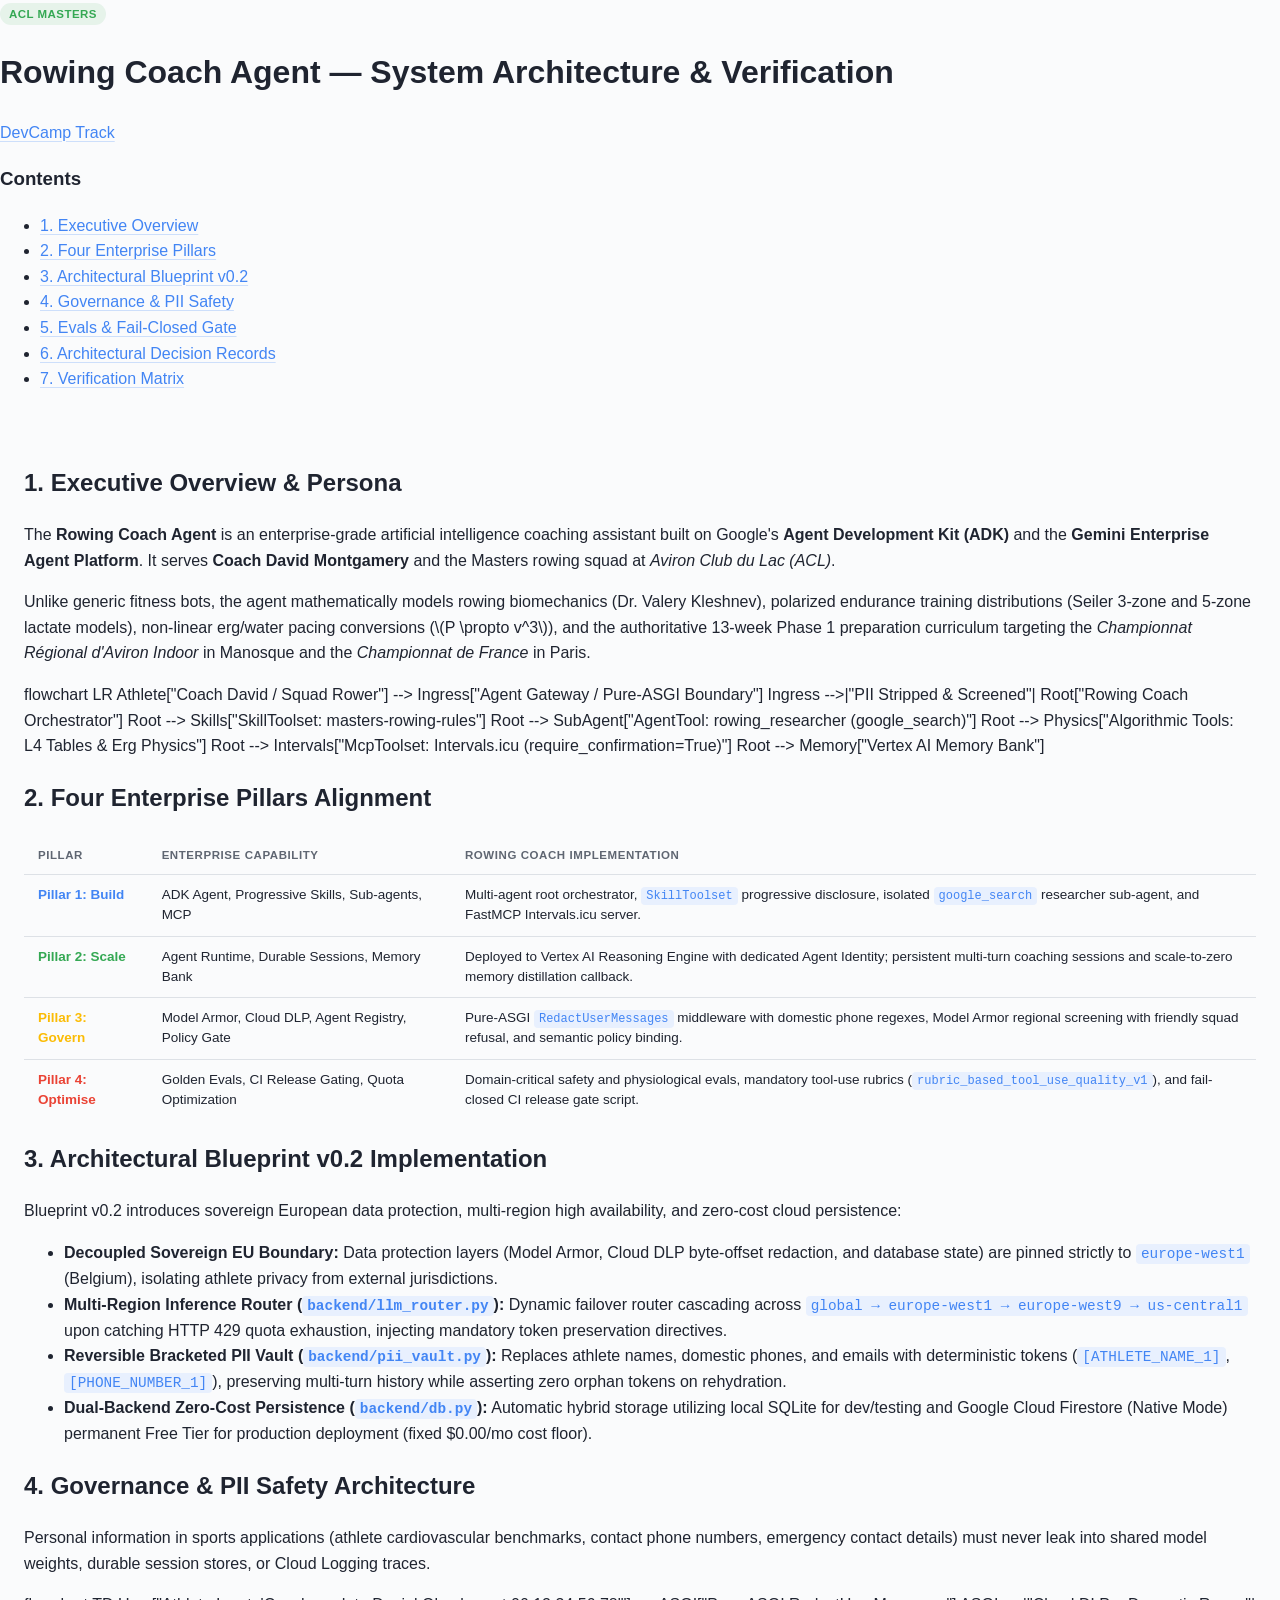
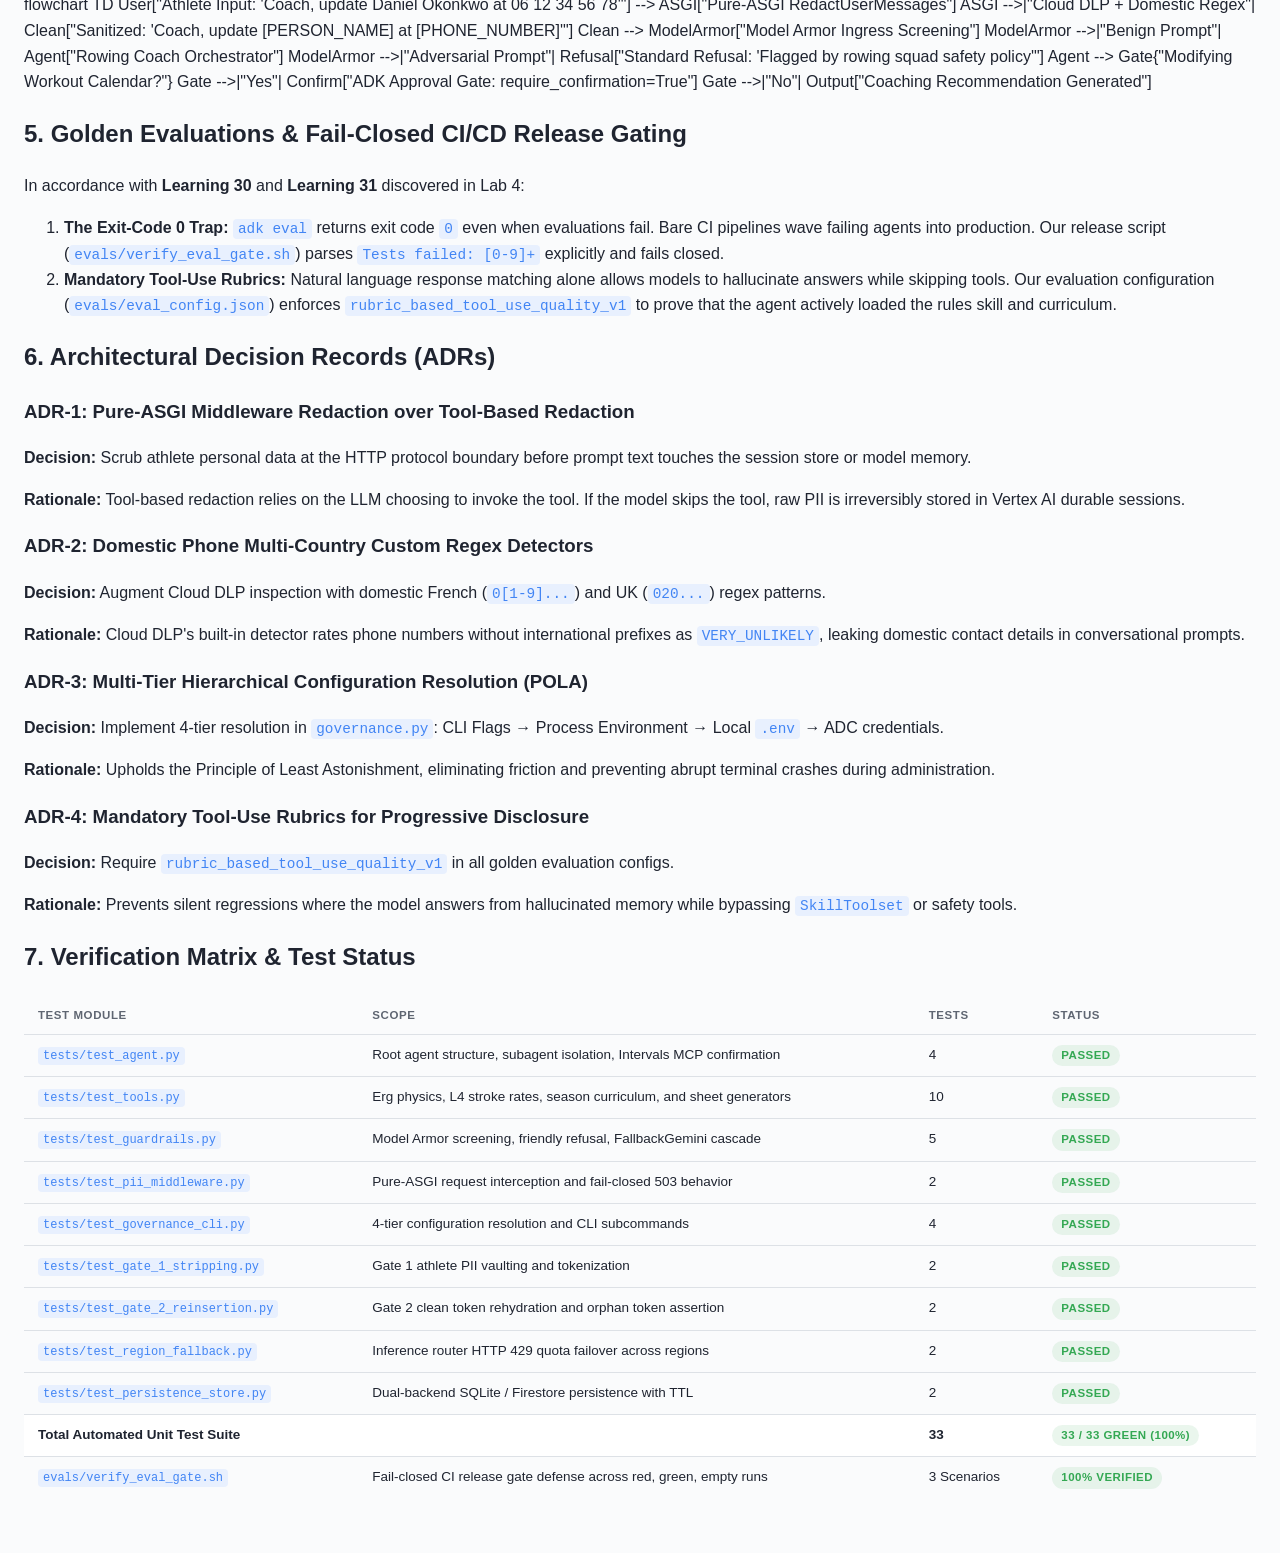
==== docs/index.html @ 880b80d7 "docs: author publication-grade static HTML documentation suite capturing architecture, ADRs, and ver" ====
<!DOCTYPE html>
<html lang="en">
<head>
  <meta charset="utf-8">
  <meta name="viewport" content="width=device-width, initial-scale=1">
  <title>Rowing Coach Agent — System Architecture & Documentation</title>
  <link rel="stylesheet" href="style.css">
  <script src="https://cdn.jsdelivr.net/npm/mermaid@10/dist/mermaid.min.js"></script>
  <script>mermaid.initialize({ startOnLoad: true, theme: 'neutral' });</script>
</head>
<body>
  <div class="site-header">
    <div class="site-header-inner">
      <div class="brand">
        <span class="badge" style="background: var(--scale-soft); color: var(--scale); font-weight: 700;">ACL MASTERS</span>
        <h1>Rowing Coach Agent — System Architecture & Verification</h1>
      </div>
      <div class="header-links">
        <a href="https://github.com/google-cloud-devcamp" target="_blank">DevCamp Track</a>
      </div>
    </div>
  </div>

  <div class="layout">
    <aside class="sidebar">
      <nav id="toc" class="toc">
        <h3>Contents</h3>
        <ul>
          <li><a href="#overview">1. Executive Overview</a></li>
          <li><a href="#four-pillars">2. Four Enterprise Pillars</a></li>
          <li><a href="#blueprint">3. Architectural Blueprint v0.2</a></li>
          <li><a href="#governance">4. Governance & PII Safety</a></li>
          <li><a href="#evals">5. Evals & Fail-Closed Gate</a></li>
          <li><a href="#adrs">6. Architectural Decision Records</a></li>
          <li><a href="#verification">7. Verification Matrix</a></li>
        </ul>
      </nav>
    </aside>

    <main class="content">
      <section id="overview" class="card">
        <h2>1. Executive Overview & Persona</h2>
        <p>
          The <strong>Rowing Coach Agent</strong> is an enterprise-grade artificial intelligence coaching assistant built on Google's 
          <strong>Agent Development Kit (ADK)</strong> and the <strong>Gemini Enterprise Agent Platform</strong>. It serves 
          <strong>Coach David Montgamery</strong> and the Masters rowing squad at <em>Aviron Club du Lac (ACL)</em>.
        </p>
        <p>
          Unlike generic fitness bots, the agent mathematically models rowing biomechanics (Dr. Valery Kleshnev), 
          polarized endurance training distributions (Seiler 3-zone and 5-zone lactate models), non-linear erg/water pacing conversions 
          (\(P \propto v^3\)), and the authoritative 13-week Phase 1 preparation curriculum targeting the 
          <em>Championnat Régional d'Aviron Indoor</em> in Manosque and the <em>Championnat de France</em> in Paris.
        </p>
        <div class="mermaid">
flowchart LR
    Athlete["Coach David / Squad Rower"] --> Ingress["Agent Gateway / Pure-ASGI Boundary"]
    Ingress -->|"PII Stripped & Screened"| Root["Rowing Coach Orchestrator"]
    Root --> Skills["SkillToolset: masters-rowing-rules"]
    Root --> SubAgent["AgentTool: rowing_researcher (google_search)"]
    Root --> Physics["Algorithmic Tools: L4 Tables & Erg Physics"]
    Root --> Intervals["McpToolset: Intervals.icu (require_confirmation=True)"]
    Root --> Memory["Vertex AI Memory Bank"]
        </div>
      </section>

      <section id="four-pillars" class="card">
        <h2>2. Four Enterprise Pillars Alignment</h2>
        <table class="data-table">
          <thead>
            <tr>
              <th>Pillar</th>
              <th>Enterprise Capability</th>
              <th>Rowing Coach Implementation</th>
            </tr>
          </thead>
          <tbody>
            <tr>
              <td><strong style="color: var(--build);">Pillar 1: Build</strong></td>
              <td>ADK Agent, Progressive Skills, Sub-agents, MCP</td>
              <td>Multi-agent root orchestrator, <code>SkillToolset</code> progressive disclosure, isolated <code>google_search</code> researcher sub-agent, and FastMCP Intervals.icu server.</td>
            </tr>
            <tr>
              <td><strong style="color: var(--scale);">Pillar 2: Scale</strong></td>
              <td>Agent Runtime, Durable Sessions, Memory Bank</td>
              <td>Deployed to Vertex AI Reasoning Engine with dedicated Agent Identity; persistent multi-turn coaching sessions and scale-to-zero memory distillation callback.</td>
            </tr>
            <tr>
              <td><strong style="color: var(--govern);">Pillar 3: Govern</strong></td>
              <td>Model Armor, Cloud DLP, Agent Registry, Policy Gate</td>
              <td>Pure-ASGI <code>RedactUserMessages</code> middleware with domestic phone regexes, Model Armor regional screening with friendly squad refusal, and semantic policy binding.</td>
            </tr>
            <tr>
              <td><strong style="color: var(--optimise);">Pillar 4: Optimise</strong></td>
              <td>Golden Evals, CI Release Gating, Quota Optimization</td>
              <td>Domain-critical safety and physiological evals, mandatory tool-use rubrics (<code>rubric_based_tool_use_quality_v1</code>), and fail-closed CI release gate script.</td>
            </tr>
          </tbody>
        </table>
      </section>

      <section id="blueprint" class="card">
        <h2>3. Architectural Blueprint v0.2 Implementation</h2>
        <p>Blueprint v0.2 introduces sovereign European data protection, multi-region high availability, and zero-cost cloud persistence:</p>
        <ul>
          <li><strong>Decoupled Sovereign EU Boundary:</strong> Data protection layers (Model Armor, Cloud DLP byte-offset redaction, and database state) are pinned strictly to <code>europe-west1</code> (Belgium), isolating athlete privacy from external jurisdictions.</li>
          <li><strong>Multi-Region Inference Router (<code>backend/llm_router.py</code>):</strong> Dynamic failover router cascading across <code>global &rarr; europe-west1 &rarr; europe-west9 &rarr; us-central1</code> upon catching HTTP 429 quota exhaustion, injecting mandatory token preservation directives.</li>
          <li><strong>Reversible Bracketed PII Vault (<code>backend/pii_vault.py</code>):</strong> Replaces athlete names, domestic phones, and emails with deterministic tokens (<code>[ATHLETE_NAME_1]</code>, <code>[PHONE_NUMBER_1]</code>), preserving multi-turn history while asserting zero orphan tokens on rehydration.</li>
          <li><strong>Dual-Backend Zero-Cost Persistence (<code>backend/db.py</code>):</strong> Automatic hybrid storage utilizing local SQLite for dev/testing and Google Cloud Firestore (Native Mode) permanent Free Tier for production deployment (fixed $0.00/mo cost floor).</li>
        </ul>
      </section>

      <section id="governance" class="card">
        <h2>4. Governance & PII Safety Architecture</h2>
        <p>
          Personal information in sports applications (athlete cardiovascular benchmarks, contact phone numbers, emergency contact details) 
          must never leak into shared model weights, durable session stores, or Cloud Logging traces.
        </p>
        <div class="mermaid">
flowchart TD
    User["Athlete Input: 'Coach, update Daniel Okonkwo at 06 12 34 56 78'"] --> ASGI["Pure-ASGI RedactUserMessages"]
    ASGI -->|"Cloud DLP + Domestic Regex"| Clean["Sanitized: 'Coach, update [PERSON_NAME] at [PHONE_NUMBER]'"]
    Clean --> ModelArmor["Model Armor Ingress Screening"]
    ModelArmor -->|"Benign Prompt"| Agent["Rowing Coach Orchestrator"]
    ModelArmor -->|"Adversarial Prompt"| Refusal["Standard Refusal: 'Flagged by rowing squad safety policy'"]
    Agent --> Gate{"Modifying Workout Calendar?"}
    Gate -->|"Yes"| Confirm["ADK Approval Gate: require_confirmation=True"]
    Gate -->|"No"| Output["Coaching Recommendation Generated"]
        </div>
      </section>

      <section id="evals" class="card">
        <h2>5. Golden Evaluations & Fail-Closed CI/CD Release Gating</h2>
        <p>
          In accordance with <strong>Learning 30</strong> and <strong>Learning 31</strong> discovered in Lab 4:
        </p>
        <ol>
          <li><strong>The Exit-Code 0 Trap:</strong> <code>adk eval</code> returns exit code <code>0</code> even when evaluations fail. Bare CI pipelines wave failing agents into production. Our release script (<code>evals/verify_eval_gate.sh</code>) parses <code>Tests failed: [0-9]+</code> explicitly and fails closed.</li>
          <li><strong>Mandatory Tool-Use Rubrics:</strong> Natural language response matching alone allows models to hallucinate answers while skipping tools. Our evaluation configuration (<code>evals/eval_config.json</code>) enforces <code>rubric_based_tool_use_quality_v1</code> to prove that the agent actively loaded the rules skill and curriculum.</li>
        </ol>
      </section>

      <section id="adrs" class="card">
        <h2>6. Architectural Decision Records (ADRs)</h2>
        <div class="adr-block">
          <h3>ADR-1: Pure-ASGI Middleware Redaction over Tool-Based Redaction</h3>
          <p><strong>Decision:</strong> Scrub athlete personal data at the HTTP protocol boundary before prompt text touches the session store or model memory.</p>
          <p><strong>Rationale:</strong> Tool-based redaction relies on the LLM choosing to invoke the tool. If the model skips the tool, raw PII is irreversibly stored in Vertex AI durable sessions.</p>
        </div>
        <div class="adr-block">
          <h3>ADR-2: Domestic Phone Multi-Country Custom Regex Detectors</h3>
          <p><strong>Decision:</strong> Augment Cloud DLP inspection with domestic French (<code>0[1-9]...</code>) and UK (<code>020...</code>) regex patterns.</p>
          <p><strong>Rationale:</strong> Cloud DLP's built-in detector rates phone numbers without international prefixes as <code>VERY_UNLIKELY</code>, leaking domestic contact details in conversational prompts.</p>
        </div>
        <div class="adr-block">
          <h3>ADR-3: Multi-Tier Hierarchical Configuration Resolution (POLA)</h3>
          <p><strong>Decision:</strong> Implement 4-tier resolution in <code>governance.py</code>: CLI Flags &rarr; Process Environment &rarr; Local <code>.env</code> &rarr; ADC credentials.</p>
          <p><strong>Rationale:</strong> Upholds the Principle of Least Astonishment, eliminating friction and preventing abrupt terminal crashes during administration.</p>
        </div>
        <div class="adr-block">
          <h3>ADR-4: Mandatory Tool-Use Rubrics for Progressive Disclosure</h3>
          <p><strong>Decision:</strong> Require <code>rubric_based_tool_use_quality_v1</code> in all golden evaluation configs.</p>
          <p><strong>Rationale:</strong> Prevents silent regressions where the model answers from hallucinated memory while bypassing <code>SkillToolset</code> or safety tools.</p>
        </div>
      </section>

      <section id="verification" class="card">
        <h2>7. Verification Matrix & Test Status</h2>
        <table class="data-table">
          <thead>
            <tr>
              <th>Test Module</th>
              <th>Scope</th>
              <th>Tests</th>
              <th>Status</th>
            </tr>
          </thead>
          <tbody>
            <tr>
              <td><code>tests/test_agent.py</code></td>
              <td>Root agent structure, subagent isolation, Intervals MCP confirmation</td>
              <td>4</td>
              <td><span class="badge" style="background: var(--scale-soft); color: var(--scale);">PASSED</span></td>
            </tr>
            <tr>
              <td><code>tests/test_tools.py</code></td>
              <td>Erg physics, L4 stroke rates, season curriculum, and sheet generators</td>
              <td>10</td>
              <td><span class="badge" style="background: var(--scale-soft); color: var(--scale);">PASSED</span></td>
            </tr>
            <tr>
              <td><code>tests/test_guardrails.py</code></td>
              <td>Model Armor screening, friendly refusal, FallbackGemini cascade</td>
              <td>5</td>
              <td><span class="badge" style="background: var(--scale-soft); color: var(--scale);">PASSED</span></td>
            </tr>
            <tr>
              <td><code>tests/test_pii_middleware.py</code></td>
              <td>Pure-ASGI request interception and fail-closed 503 behavior</td>
              <td>2</td>
              <td><span class="badge" style="background: var(--scale-soft); color: var(--scale);">PASSED</span></td>
            </tr>
            <tr>
              <td><code>tests/test_governance_cli.py</code></td>
              <td>4-tier configuration resolution and CLI subcommands</td>
              <td>4</td>
              <td><span class="badge" style="background: var(--scale-soft); color: var(--scale);">PASSED</span></td>
            </tr>
            <tr>
              <td><code>tests/test_gate_1_stripping.py</code></td>
              <td>Gate 1 athlete PII vaulting and tokenization</td>
              <td>2</td>
              <td><span class="badge" style="background: var(--scale-soft); color: var(--scale);">PASSED</span></td>
            </tr>
            <tr>
              <td><code>tests/test_gate_2_reinsertion.py</code></td>
              <td>Gate 2 clean token rehydration and orphan token assertion</td>
              <td>2</td>
              <td><span class="badge" style="background: var(--scale-soft); color: var(--scale);">PASSED</span></td>
            </tr>
            <tr>
              <td><code>tests/test_region_fallback.py</code></td>
              <td>Inference router HTTP 429 quota failover across regions</td>
              <td>2</td>
              <td><span class="badge" style="background: var(--scale-soft); color: var(--scale);">PASSED</span></td>
            </tr>
            <tr>
              <td><code>tests/test_persistence_store.py</code></td>
              <td>Dual-backend SQLite / Firestore persistence with TTL</td>
              <td>2</td>
              <td><span class="badge" style="background: var(--scale-soft); color: var(--scale);">PASSED</span></td>
            </tr>
            <tr style="font-weight: 700; background: var(--panel);">
              <td colspan="2">Total Automated Unit Test Suite</td>
              <td>33</td>
              <td><span class="badge" style="background: var(--scale-soft); color: var(--scale);">33 / 33 GREEN (100%)</span></td>
            </tr>
            <tr>
              <td><code>evals/verify_eval_gate.sh</code></td>
              <td>Fail-closed CI release gate defense across red, green, empty runs</td>
              <td>3 Scenarios</td>
              <td><span class="badge" style="background: var(--scale-soft); color: var(--scale);">100% VERIFIED</span></td>
            </tr>
          </tbody>
        </table>
      </section>
    </main>
  </div>
  <script src="lightbox.js"></script>
</body>
</html>
---- docs/style.css ----
:root {
  --bg: #fafbfc;
  --panel: #ffffff;
  --border: #dde1e6;
  --text: #1f2430;
  --muted: #5f6672;
  --faint: #8a909b;
  --accent: #4285F4;
  --accent-soft: #e8f0fe;
  --accent-hover: #1558b0;
  --shadow: 0 1px 2px rgba(16,24,40,.04), 0 4px 12px rgba(16,24,40,.05);
  --shadow-lift: 0 2px 4px rgba(16,24,40,.06), 0 12px 28px rgba(16,24,40,.10);

  /* The 4 pillars of the Google Agent Platform */
  --build: #4285F4;    --build-soft: rgba(66,133,244,.10);
  --scale: #34A853;    --scale-soft: rgba(52,168,83,.10);
  --govern: #FBBC05;   --govern-soft: rgba(251,188,5,.14);
  --optimise: #EA4335; --optimise-soft: rgba(234,67,53,.10);

  --font-display: -apple-system, "Google Sans", "Segoe UI", Roboto, Helvetica, Arial, sans-serif;
  --font-body: -apple-system, "Segoe UI", Roboto, Helvetica, Arial, sans-serif;
  --font-mono: ui-monospace, "SFMono-Regular", Menlo, Monaco, Consolas, monospace;
}

@media (prefers-color-scheme: dark) {
  :root:not([data-theme="light"]) {
    --bg: #14171c;
    --panel: #1a1e24;
    --border: #2a2f37;
    --text: #e7e9ec;
    --muted: #a7adb6;
    --faint: #767c86;
    --accent: #8ab4f8;
    --accent-soft: rgba(138,180,248,.14);
    --accent-hover: #aecbfa;
    --shadow: 0 1px 2px rgba(0,0,0,.30), 0 4px 14px rgba(0,0,0,.28);
    --shadow-lift: 0 2px 6px rgba(0,0,0,.38), 0 14px 32px rgba(0,0,0,.40);
    --build: #8ab4f8;    --build-soft: rgba(138,180,248,.14);
    --scale: #81c995;    --scale-soft: rgba(129,201,149,.14);
    --govern: #fdd663;   --govern-soft: rgba(253,214,99,.14);
    --optimise: #f28b82; --optimise-soft: rgba(242,139,130,.14);
  }
}

:root[data-theme="dark"] {
  --bg: #14171c;
  --panel: #1a1e24;
  --border: #2a2f37;
  --text: #e7e9ec;
  --muted: #a7adb6;
  --faint: #767c86;
  --accent: #8ab4f8;
  --accent-soft: rgba(138,180,248,.14);
  --accent-hover: #aecbfa;
  --shadow: 0 1px 2px rgba(0,0,0,.30), 0 4px 14px rgba(0,0,0,.28);
  --shadow-lift: 0 2px 6px rgba(0,0,0,.38), 0 14px 32px rgba(0,0,0,.40);
  --build: #8ab4f8;    --build-soft: rgba(138,180,248,.14);
  --scale: #81c995;    --scale-soft: rgba(129,201,149,.14);
  --govern: #fdd663;   --govern-soft: rgba(253,214,99,.14);
  --optimise: #f28b82; --optimise-soft: rgba(242,139,130,.14);
}

* { box-sizing: border-box; }

body {
  margin: 0;
  min-height: 100vh;
  background: var(--bg);
  color: var(--text);
  font-family: var(--font-body);
  line-height: 1.6;
  padding: 0 0 60px;
}

/* Global Hyperlinks & Accessible Dark-Mode Contrast */
a {
  color: var(--accent);
  text-decoration: underline;
  text-decoration-color: rgba(66, 133, 244, 0.35);
  text-underline-offset: 3px;
  transition: color 0.15s ease, text-decoration-color 0.15s ease;
}

a:hover {
  color: var(--accent-hover);
  text-decoration-color: var(--accent-hover);
}

:root[data-theme="dark"] a,
:root:not([data-theme="light"]) a {
  color: var(--accent);
  text-decoration-color: rgba(138, 180, 248, 0.4);
}

:root[data-theme="dark"] a:hover,
:root:not([data-theme="light"]) a:hover {
  color: var(--accent-hover);
  text-decoration-color: var(--accent-hover);
}

/* Header & Navigation Bar */
.navbar {
  position: sticky;
  top: 0;
  z-index: 100;
  background: var(--bg);
  border-bottom: 1px solid var(--border);
  padding: 12px 28px;
  display: flex;
  align-items: center;
  justify-content: space-between;
  backdrop-filter: blur(8px);
}

.nav-left {
  display: flex;
  align-items: center;
  gap: 16px;
}

.brand-mark {
  width: 32px;
  height: 32px;
  border-radius: 8px;
  background: conic-gradient(from 200deg, #1a73e8, #34a853, #fbbc04, #ea4335, #1a73e8);
}

.nav-title {
  font-weight: 700;
  font-size: 16px;
  letter-spacing: -0.01em;
  color: var(--text);
  text-decoration: none;
}

.nav-subtitle {
  font-size: 12px;
  color: var(--muted);
  border-left: 1px solid var(--border);
  padding-left: 12px;
}

.nav-links {
  display: flex;
  align-items: center;
  flex-wrap: wrap;
  gap: 16px;
  font-size: 13.5px;
}

.nav-links a {
  color: var(--muted);
  text-decoration: none;
  transition: color .15s ease;
}

.nav-links a:hover, .nav-links a.active {
  color: var(--accent);
}

.upstream-pill {
  display: inline-flex;
  align-items: center;
  gap: 6px;
  background: var(--accent-soft);
  color: var(--accent) !important;
  padding: 4px 10px;
  border-radius: 999px;
  font-size: 12px;
  font-weight: 600;
  border: 1px solid var(--border);
}

.upstream-pill:hover {
  filter: brightness(0.95);
}

/* Theme Toggle */
.theme-toggle {
  width: 34px;
  height: 34px;
  padding: 0;
  border-radius: 8px;
  display: grid;
  place-items: center;
  cursor: pointer;
  background: var(--panel);
  border: 1px solid var(--border);
  color: var(--muted);
  font-size: 15px;
  transition: all .15s ease;
}

.theme-toggle:hover {
  color: var(--accent);
  border-color: var(--accent);
}

/* Main Container */
main {
  width: 100%;
  max-width: 1380px;
  margin: 0 auto;
  padding: 36px 24px 0;
}

/* Hero Section */
.hero {
  margin-bottom: 36px;
}

.hero h1 {
  font-size: 30px;
  letter-spacing: -0.02em;
  margin: 0 0 10px;
}

.hero p.lead {
  font-size: 16px;
  color: var(--muted);
  max-width: 75ch;
  margin: 0 0 18px;
}

.hero-meta {
  display: flex;
  flex-wrap: wrap;
  gap: 12px;
  align-items: center;
  font-size: 13px;
  color: var(--muted);
}

.badge {
  display: inline-flex;
  align-items: center;
  padding: 2px 9px;
  border-radius: 999px;
  font-size: 11.5px;
  font-weight: 700;
  text-transform: uppercase;
  letter-spacing: .04em;
}

.badge.blue { background: var(--build-soft); color: var(--build); border: 1px solid var(--build-soft); }
.badge.green { background: var(--scale-soft); color: var(--scale); border: 1px solid var(--scale-soft); }
.badge.yellow { background: var(--govern-soft); color: #d97706; border: 1px solid var(--govern-soft); }
.badge.red { background: var(--optimise-soft); color: var(--optimise); border: 1px solid var(--optimise-soft); }

/* Bento Grid */
.bento {
  display: grid;
  grid-template-columns: repeat(12, 1fr);
  gap: 16px;
  margin-bottom: 40px;
}

.tile {
  grid-column: span 6;
  display: flex;
  flex-direction: column;
  padding: 22px 24px;
  border: 1px solid var(--border);
  border-radius: 16px;
  background: var(--panel);
  text-decoration: none;
  color: var(--text);
  box-shadow: var(--shadow);
  transition: transform .18s ease, box-shadow .18s ease, border-color .18s ease;
  position: relative;
  overflow: hidden;
}

a.tile:hover {
  transform: translateY(-2px);
  box-shadow: var(--shadow-lift);
  border-color: var(--tint, var(--accent));
}

.tile.span-12 { grid-column: span 12; }
.tile.span-8 { grid-column: span 8; }
.tile.span-4 { grid-column: span 4; }

.tile .kicker {
  font-size: 11px;
  font-weight: 700;
  letter-spacing: .06em;
  text-transform: uppercase;
  color: var(--tint, var(--accent));
  margin-bottom: 6px;
}

.tile .title {
  font-size: 19px;
  font-weight: 700;
  letter-spacing: -0.015em;
  margin-bottom: 6px;
}

.tile .desc {
  font-size: 13.5px;
  color: var(--muted);
  line-height: 1.55;
  margin-bottom: 14px;
}

.tile .meta {
  margin-top: auto;
  font-size: 12px;
  color: var(--faint);
  display: flex;
  align-items: center;
  justify-content: space-between;
  border-top: 1px solid var(--border);
  padding-top: 12px;
}

.pillar-build { --tint: var(--build); border-left: 4px solid var(--build); }
.pillar-scale { --tint: var(--scale); border-left: 4px solid var(--scale); }
.pillar-govern { --tint: var(--govern); border-left: 4px solid var(--govern); }
.pillar-optimise { --tint: var(--optimise); border-left: 4px solid var(--optimise); }

/* Standardized 4-Part Step Cards for Walkthroughs */
.step-card {
  background: var(--panel);
  border: 1px solid var(--border);
  border-radius: 16px;
  margin-bottom: 32px;
  overflow: hidden;
  box-shadow: var(--shadow);
  min-width: 0;
}

.step-header {
  padding: 18px 24px;
  background: rgba(0,0,0,0.02);
  border-bottom: 1px solid var(--border);
  display: flex;
  align-items: center;
  justify-content: space-between;
}

.step-num {
  font-size: 12px;
  font-weight: 800;
  letter-spacing: .08em;
  text-transform: uppercase;
  color: var(--accent);
}

.step-title {
  font-size: 19px;
  font-weight: 700;
  margin: 3px 0 0;
}

.step-body {
  padding: 24px;
  min-width: 0;
}

/* Directory Lists in Step Cards */
.step-body ul li a {
  color: var(--accent);
  text-decoration: none;
  font-weight: 500;
}

.step-body ul li a:hover {
  color: var(--accent-hover);
  text-decoration: underline;
}

/* Responsive Data Tables */
.tbl-wrap {
  width: 100%;
  max-width: 100%;
  overflow-x: auto;
  margin: 16px 0 24px;
  border: 1px solid var(--border);
  border-radius: 12px;
  background: var(--panel);
  -webkit-overflow-scrolling: touch;
}

table {
  border-collapse: collapse;
  width: 100%;
  min-width: 680px;
  font-size: 13.5px;
  text-align: left;
}

th, td {
  padding: 10px 14px;
  border-bottom: 1px solid var(--border);
  vertical-align: top;
  line-height: 1.5;
}

th {
  background: var(--bg);
  font-weight: 700;
  color: var(--muted);
  font-size: 11.5px;
  text-transform: uppercase;
  letter-spacing: 0.05em;
  white-space: nowrap;
}

tr:last-child td {
  border-bottom: none;
}

td code {
  font-size: 12px;
  word-break: break-word;
}

.part-section {
  margin-bottom: 24px;
}

.part-section:last-child {
  margin-bottom: 0;
}

.part-label {
  font-size: 11.5px;
  font-weight: 700;
  text-transform: uppercase;
  letter-spacing: .06em;
  color: var(--muted);
  margin-bottom: 8px;
  display: flex;
  align-items: center;
  gap: 6px;
}

.part-label .icon {
  font-size: 14px;
}

/* Code & Terminal Blocks */
pre {
  background: #11111b;
  color: #cdd6f4;
  padding: 14px 18px;
  border-radius: 10px;
  font-family: var(--font-mono);
  font-size: 13px;
  overflow-x: auto;
  border: 1px solid #313244;
  margin: 8px 0 14px;
}

code {
  font-family: var(--font-mono);
  font-size: 0.9em;
  background: var(--accent-soft);
  color: var(--accent);
  padding: 2px 5px;
  border-radius: 4px;
}

pre code {
  background: transparent;
  color: inherit;
  padding: 0;
}

/* Visual Figures & Annotations */
figure.evidence-figure {
  margin: 16px 0;
  border: 1px solid var(--border);
  border-radius: 12px;
  overflow: hidden;
  background: #11111b;
}

figure.evidence-figure img {
  width: 100%;
  height: auto;
  display: block;
  cursor: zoom-in;
  transition: transform .15s ease, filter .15s ease;
}

figure.evidence-figure img:hover {
  filter: brightness(1.04);
}

/* Lightbox Modal */
.lightbox-overlay {
  position: fixed;
  inset: 0;
  background: rgba(10, 12, 16, 0.88);
  backdrop-filter: blur(10px);
  -webkit-backdrop-filter: blur(10px);
  z-index: 1000;
  display: flex;
  flex-direction: column;
  align-items: center;
  justify-content: center;
  padding: 24px;
  opacity: 0;
  pointer-events: none;
  transition: opacity 0.2s ease-in-out;
}

.lightbox-overlay.active {
  opacity: 1;
  pointer-events: auto;
}

.lightbox-content {
  position: relative;
  max-width: 96vw;
  max-height: 92vh;
  display: flex;
  flex-direction: column;
  align-items: center;
}

.lightbox-img {
  max-width: 96vw;
  max-height: 82vh;
  object-fit: contain;
  border-radius: 8px;
  box-shadow: 0 10px 40px rgba(0,0,0,0.6);
  border: 1px solid rgba(255,255,255,0.15);
}

.lightbox-caption {
  margin-top: 12px;
  color: #e7e9ec;
  font-size: 13.5px;
  text-align: center;
  max-width: 85ch;
  line-height: 1.5;
  background: rgba(26, 30, 36, 0.85);
  padding: 8px 16px;
  border-radius: 6px;
  border: 1px solid rgba(255,255,255,0.1);
}

.lightbox-close {
  position: absolute;
  top: -40px;
  right: 0;
  background: transparent;
  border: none;
  color: #fff;
  font-size: 32px;
  cursor: pointer;
  line-height: 1;
  padding: 4px;
  opacity: 0.85;
  transition: opacity 0.15s ease;
}

.lightbox-close:hover {
  opacity: 1;
  transform: scale(1.1);
}

figcaption {
  padding: 12px 18px;
  font-size: 12.5px;
  color: var(--muted);
  background: var(--panel);
  border-top: 1px solid var(--border);
  line-height: 1.5;
}

figcaption strong {
  color: var(--text);
}

/* Checkpoint Callout Box */
.checkpoint-box {
  background: var(--accent-soft);
  border: 1px solid rgba(66, 133, 244, 0.3);
  border-left: 4px solid var(--accent);
  border-radius: 10px;
  padding: 18px 20px;
  margin-top: 18px;
}

.checkpoint-title {
  font-size: 13px;
  font-weight: 700;
  text-transform: uppercase;
  letter-spacing: .06em;
  color: var(--accent);
  margin-bottom: 8px;
  display: flex;
  align-items: center;
  gap: 6px;
}

.checkpoint-content {
  font-size: 14px;
  color: var(--text);
  line-height: 1.6;
}

.checkpoint-content p {
  margin: 0 0 10px;
}

.checkpoint-content p:last-child {
  margin-bottom: 0;
}

.checkpoint-content ul {
  margin: 6px 0 10px;
  padding-left: 20px;
}

.checkpoint-content li {
  margin-bottom: 6px;
}

/* Callouts */
.callout {
  padding: 14px 18px;
  border-radius: 8px;
  margin: 14px 0;
  font-size: 13.5px;
  line-height: 1.55;
}

.callout.info {
  background: var(--accent-soft);
  border-left: 4px solid var(--accent);
  color: var(--text);
}

.callout.warn {
  background: rgba(251, 188, 5, 0.12);
  border-left: 4px solid #f59e0b;
  color: var(--text);
}

/* Footer */
footer {
  margin-top: 50px;
  border-top: 1px solid var(--border);
  padding-top: 24px;
  font-size: 12.5px;
  color: var(--muted);
  display: flex;
  flex-wrap: wrap;
  justify-content: space-between;
  gap: 12px;
}

@media (max-width: 900px) {
  .tile { grid-column: span 12; }
  .navbar { padding: 12px 16px; }
  main { padding: 24px 16px 0; }
}

/* Gateway Dual-Doors & Companion Switcher */
.gateway-doors {
  display: grid;
  grid-template-columns: repeat(auto-fit, minmax(340px, 1fr));
  gap: 24px;
  margin: 32px 0 40px;
}

.gateway-card {
  background: var(--panel);
  border: 1px solid var(--border);
  border-radius: 16px;
  padding: 28px;
  display: flex;
  flex-direction: column;
  justify-content: space-between;
  box-shadow: var(--shadow);
  transition: transform 0.2s ease, box-shadow 0.2s ease, border-color 0.2s ease;
  position: relative;
  overflow: hidden;
}

.gateway-card:hover {
  transform: translateY(-4px);
  box-shadow: var(--shadow-lift);
}

.gateway-card.instructor {
  border-top: 4px solid var(--accent);
}

.gateway-card.attendee {
  border-top: 4px solid var(--scale);
}

.gateway-badge {
  display: inline-block;
  font-size: 11px;
  font-weight: 700;
  text-transform: uppercase;
  letter-spacing: .06em;
  padding: 3px 10px;
  border-radius: 6px;
  margin-bottom: 12px;
}

.gateway-badge.blue {
  background: var(--accent-soft);
  color: var(--accent);
}

.gateway-badge.green {
  background: var(--scale-soft);
  color: var(--scale);
}

.gateway-title {
  font-size: 22px;
  font-weight: 700;
  margin: 0 0 6px;
  color: var(--text);
  letter-spacing: -0.015em;
}

.gateway-author {
  font-size: 13px;
  color: var(--muted);
  margin-bottom: 14px;
}

.gateway-desc {
  font-size: 14px;
  color: var(--muted);
  line-height: 1.6;
  margin-bottom: 20px;
}

.gateway-features {
  list-style: none;
  padding: 0;
  margin: 0 0 24px;
  display: flex;
  flex-direction: column;
  gap: 10px;
}

.gateway-features li {
  font-size: 13.5px;
  color: var(--text);
  display: flex;
  align-items: center;
  gap: 10px;
}

.gateway-btn {
  display: inline-flex;
  align-items: center;
  justify-content: center;
  gap: 8px;
  padding: 12px 20px;
  border-radius: 10px;
  font-size: 14px;
  font-weight: 600;
  text-decoration: none;
  color: #fff;
  transition: background-color 0.15s ease, opacity 0.15s ease;
}

.gateway-btn.blue {
  background: var(--accent);
}

.gateway-btn.blue:hover {
  background: var(--accent-hover);
}

.gateway-btn.green {
  background: var(--scale);
}

.gateway-btn.green:hover {
  opacity: 0.9;
}

/* Companion Pill in Navbar */
.companion-pill {
  display: inline-flex;
  align-items: center;
  gap: 6px;
  background: var(--accent-soft);
  color: var(--accent);
  border: 1px solid rgba(66, 133, 244, 0.25);
  font-size: 12px;
  font-weight: 600;
  padding: 4px 12px;
  border-radius: 999px;
  text-decoration: none;
  transition: all 0.15s ease;
}

.companion-pill:hover {
  background: var(--accent);
  color: #ffffff;
}

/* Companion Ribbon above Content on Instructor Pages */
.companion-ribbon {
  background: var(--panel);
  border: 1px solid var(--border);
  border-left: 4px solid var(--scale);
  padding: 12px 18px;
  border-radius: 10px;
  margin: 0 0 20px;
  display: flex;
  align-items: center;
  justify-content: space-between;
  gap: 12px;
  box-shadow: var(--shadow);
  font-size: 13.5px;
  flex-wrap: wrap;
}

.companion-ribbon a {
  background: var(--scale);
  color: #ffffff;
  padding: 6px 14px;
  border-radius: 6px;
  text-decoration: none;
  font-weight: 600;
  font-size: 12.5px;
  white-space: nowrap;
}

/* Page Layout with Google Dev Docs Style Right-Hand TOC */
.page-layout {
  display: flex;
  gap: 36px;
  max-width: 1360px;
  margin: 0 auto;
  align-items: flex-start;
  position: relative;
  padding: 0 24px;
}

.page-main {
  flex: 1;
  min-width: 0;
  max-width: 980px;
  width: 100%;
}

.toc-sidebar {
  width: 250px;
  flex-shrink: 0;
  position: sticky;
  top: 76px;
  max-height: calc(100vh - 96px);
  overflow-y: auto;
  padding: 12px 0 16px 16px;
  border-left: 1px solid var(--border);
  display: block;
}

.toc-header {
  font-size: 11px;
  font-weight: 700;
  text-transform: uppercase;
  letter-spacing: 0.08em;
  color: var(--muted);
  margin-bottom: 12px;
  display: flex;
  align-items: center;
  gap: 6px;
}

.toc-list {
  list-style: none;
  margin: 0;
  padding: 0;
  display: flex;
  flex-direction: column;
  gap: 6px;
}

.toc-item {
  margin: 0;
  padding: 0;
}

.toc-link {
  display: block;
  font-size: 13px;
  line-height: 1.4;
  color: var(--muted);
  text-decoration: none;
  padding: 4px 8px;
  border-radius: 6px;
  border-left: 2px solid transparent;
  transition: all 0.15s ease;
  white-space: normal;
}

.toc-link:hover {
  color: var(--accent);
  background: var(--accent-soft);
}

.toc-link.active {
  color: var(--accent);
  font-weight: 600;
  background: var(--accent-soft);
  border-left-color: var(--accent);
}

.toc-badge {
  display: inline-block;
  font-size: 10px;
  font-weight: 700;
  padding: 1px 5px;
  border-radius: 4px;
  background: var(--border);
  color: var(--text);
  margin-right: 6px;
}

@media (max-width: 1180px) {
  .toc-sidebar {
    display: none !important;
  }
  .page-main {
    max-width: 100%;
  }
}

/* Floating Back-to-Top Action Button */
.back-to-top {
  position: fixed;
  bottom: 28px;
  right: 28px;
  width: 44px;
  height: 44px;
  border-radius: 50%;
  background: var(--panel);
  color: var(--text);
  border: 1px solid var(--border);
  box-shadow: 0 4px 14px rgba(0, 0, 0, 0.15);
  display: flex;
  align-items: center;
  justify-content: center;
  font-size: 20px;
  cursor: pointer;
  opacity: 0;
  visibility: hidden;
  transform: translateY(12px);
  transition: opacity 0.25s ease, transform 0.25s ease, background 0.15s ease, border-color 0.15s ease;
  z-index: 99;
}

.back-to-top.visible {
  opacity: 1;
  visibility: visible;
  transform: translateY(0);
}

.back-to-top:hover {
  background: var(--accent);
  color: #ffffff;
  border-color: var(--accent);
  transform: translateY(-2px);
  box-shadow: 0 6px 18px rgba(26, 115, 232, 0.35);
}

.back-to-top:active {
  transform: translateY(0);
}
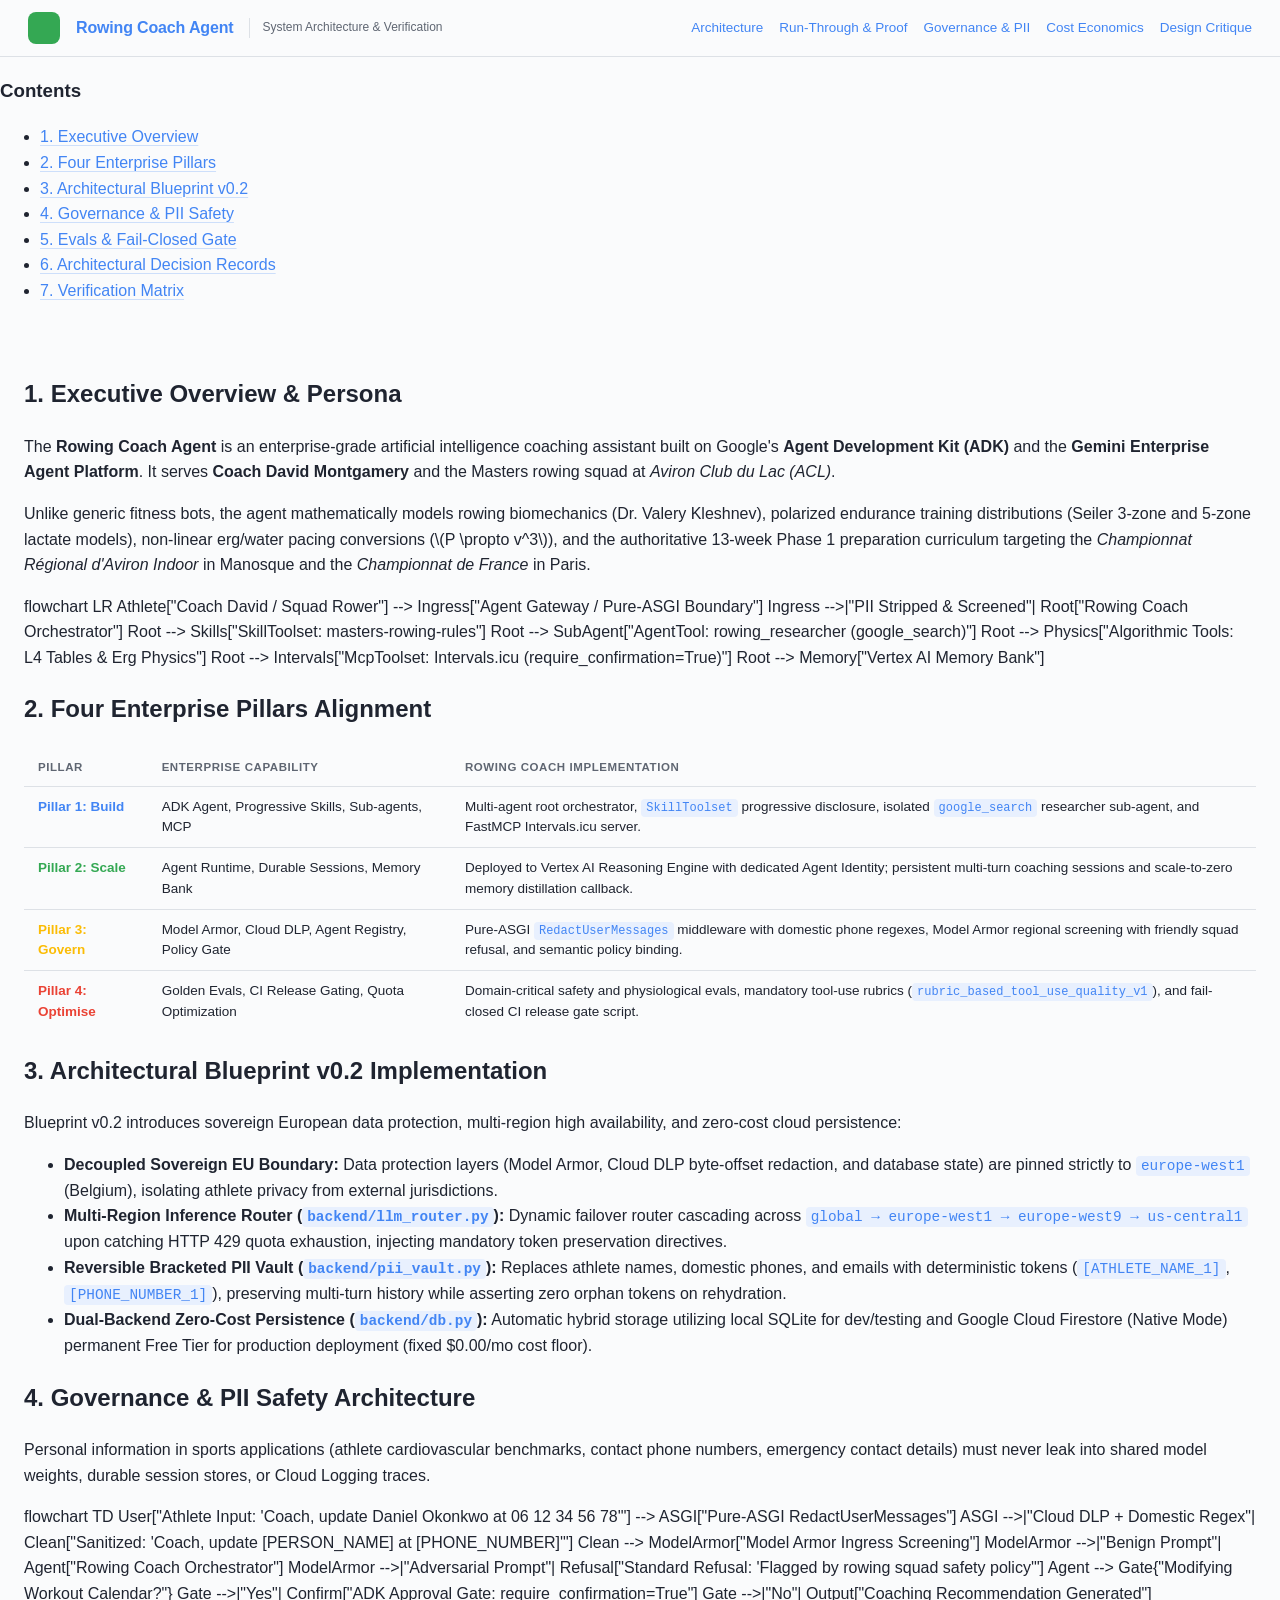
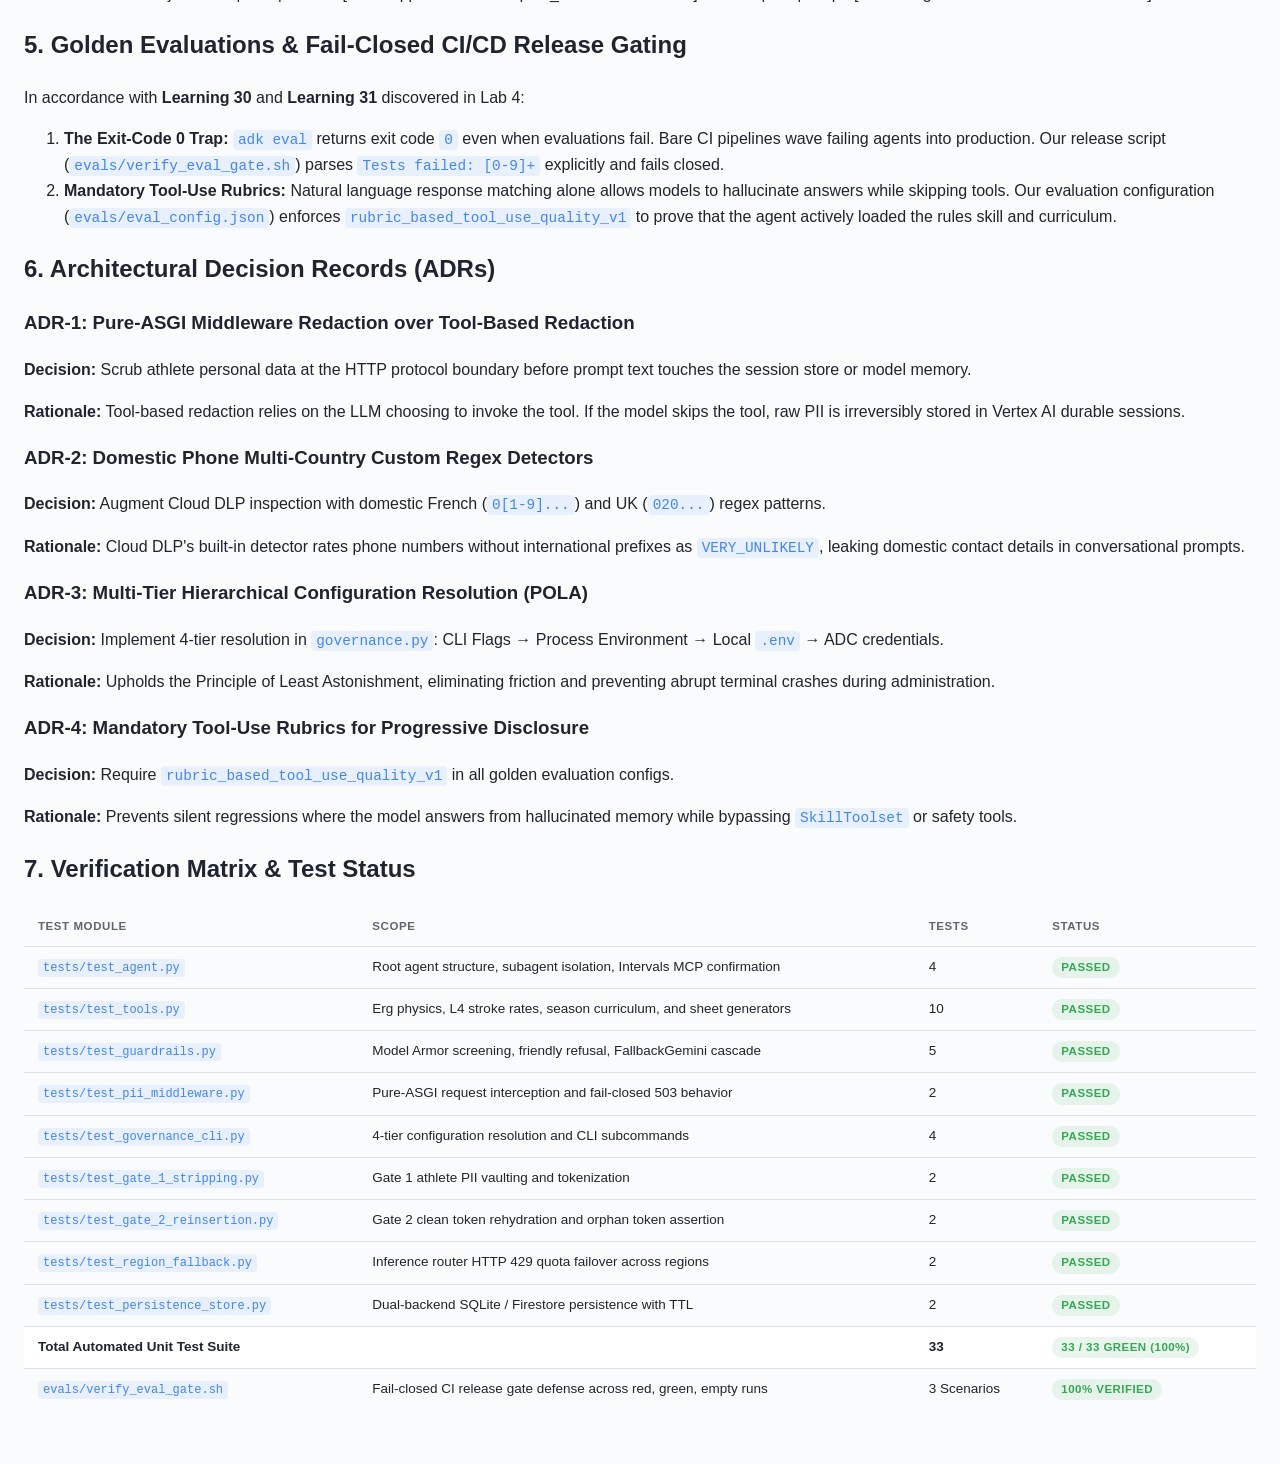
==== commit e9b56049: "docs: add dedicated 4-pillar walkthrough, governance & PII, and cost economics documentation pages" ====
--- a/docs/index.html
+++ b/docs/index.html
@@ -9,17 +9,21 @@
   <script>mermaid.initialize({ startOnLoad: true, theme: 'neutral' });</script>
 </head>
 <body>
-  <div class="site-header">
-    <div class="site-header-inner">
-      <div class="brand">
-        <span class="badge" style="background: var(--scale-soft); color: var(--scale); font-weight: 700;">ACL MASTERS</span>
-        <h1>Rowing Coach Agent — System Architecture & Verification</h1>
-      </div>
-      <div class="header-links">
-        <a href="https://github.com/google-cloud-devcamp" target="_blank">DevCamp Track</a>
-      </div>
+  <!-- Navigation Bar -->
+  <header class="navbar">
+    <div class="nav-left">
+      <div class="brand-mark" style="background: var(--scale);"></div>
+      <a href="index.html" class="nav-title">Rowing Coach Agent</a>
+      <span class="nav-subtitle">System Architecture &amp; Verification</span>
     </div>
-  </div>
+    <nav class="nav-links">
+      <a href="index.html" class="active">Architecture</a>
+      <a href="walkthrough.html">Run-Through &amp; Proof</a>
+      <a href="governance-and-pii.html">Governance &amp; PII</a>
+      <a href="cost-economics.html">Cost Economics</a>
+      <a href="ARCHITECTURE_AND_SUBMISSION.md">Design Critique</a>
+    </nav>
+  </header>
 
   <div class="layout">
     <aside class="sidebar">
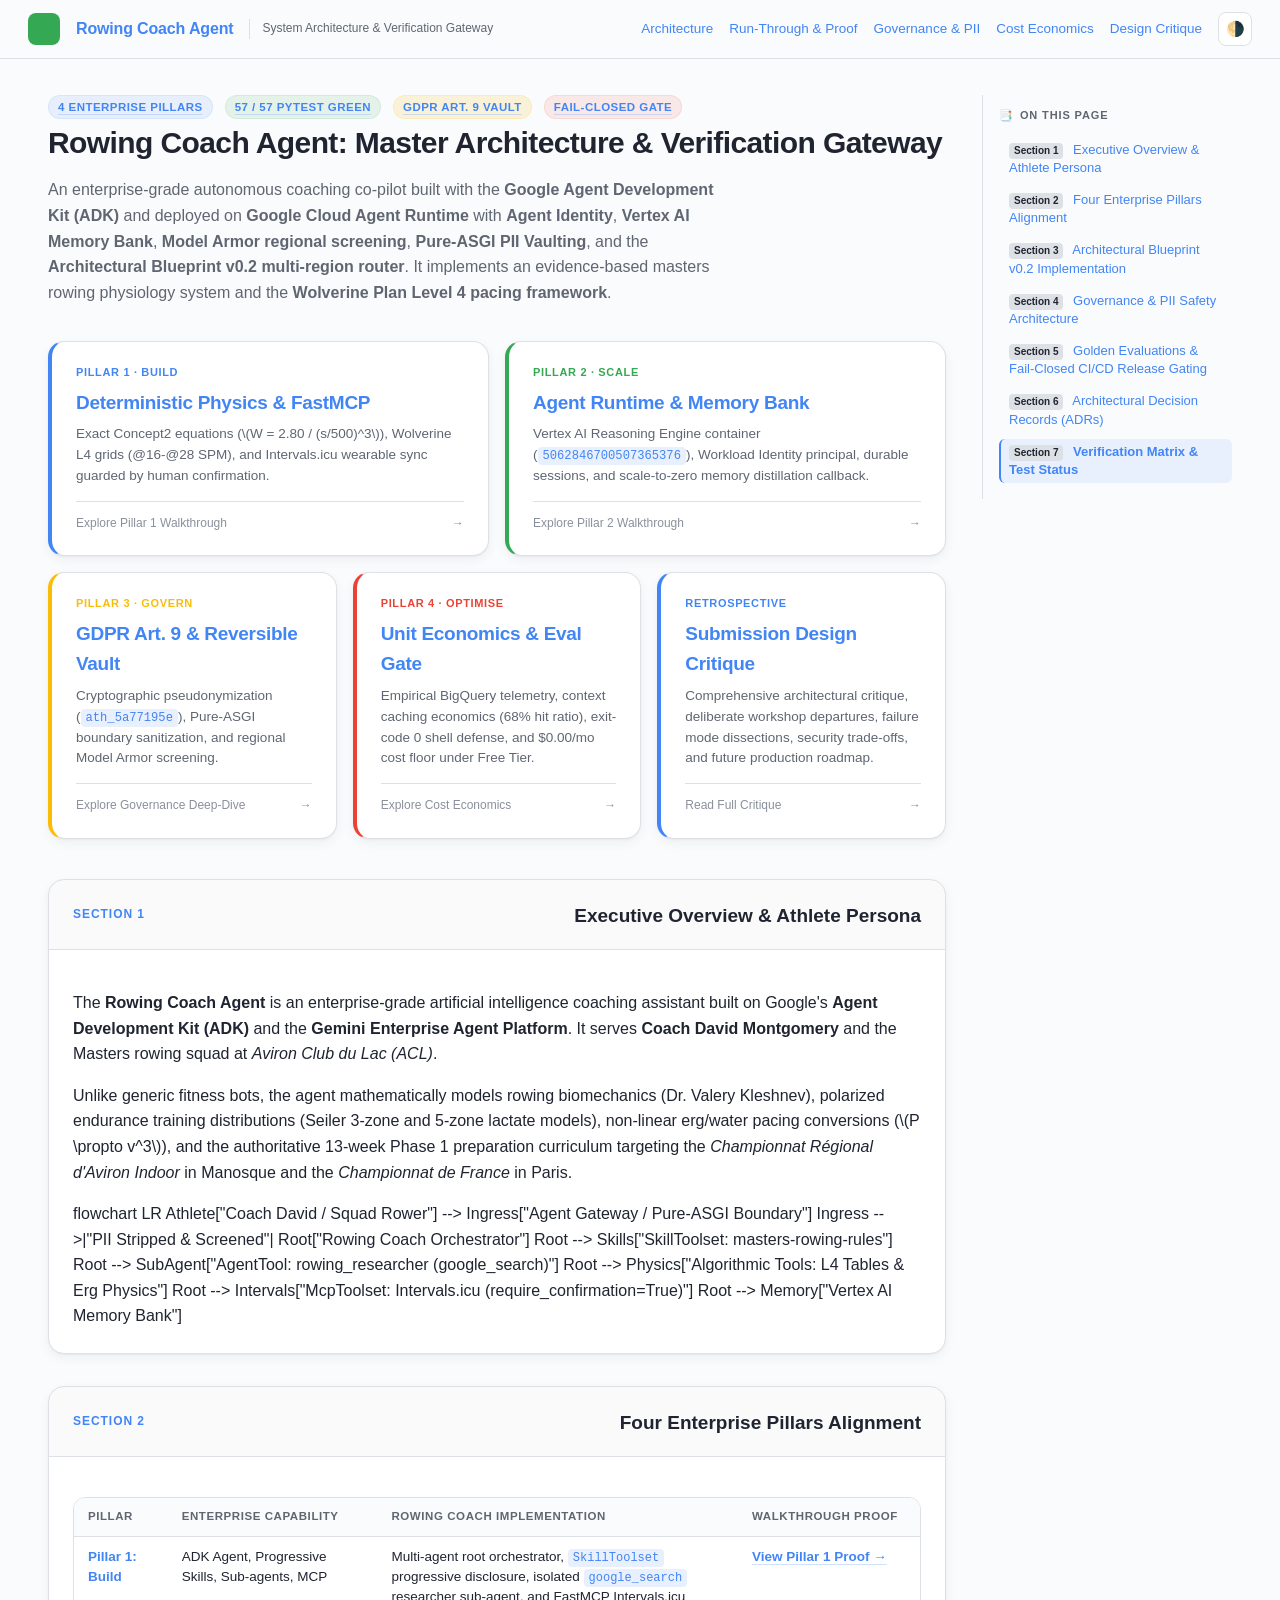
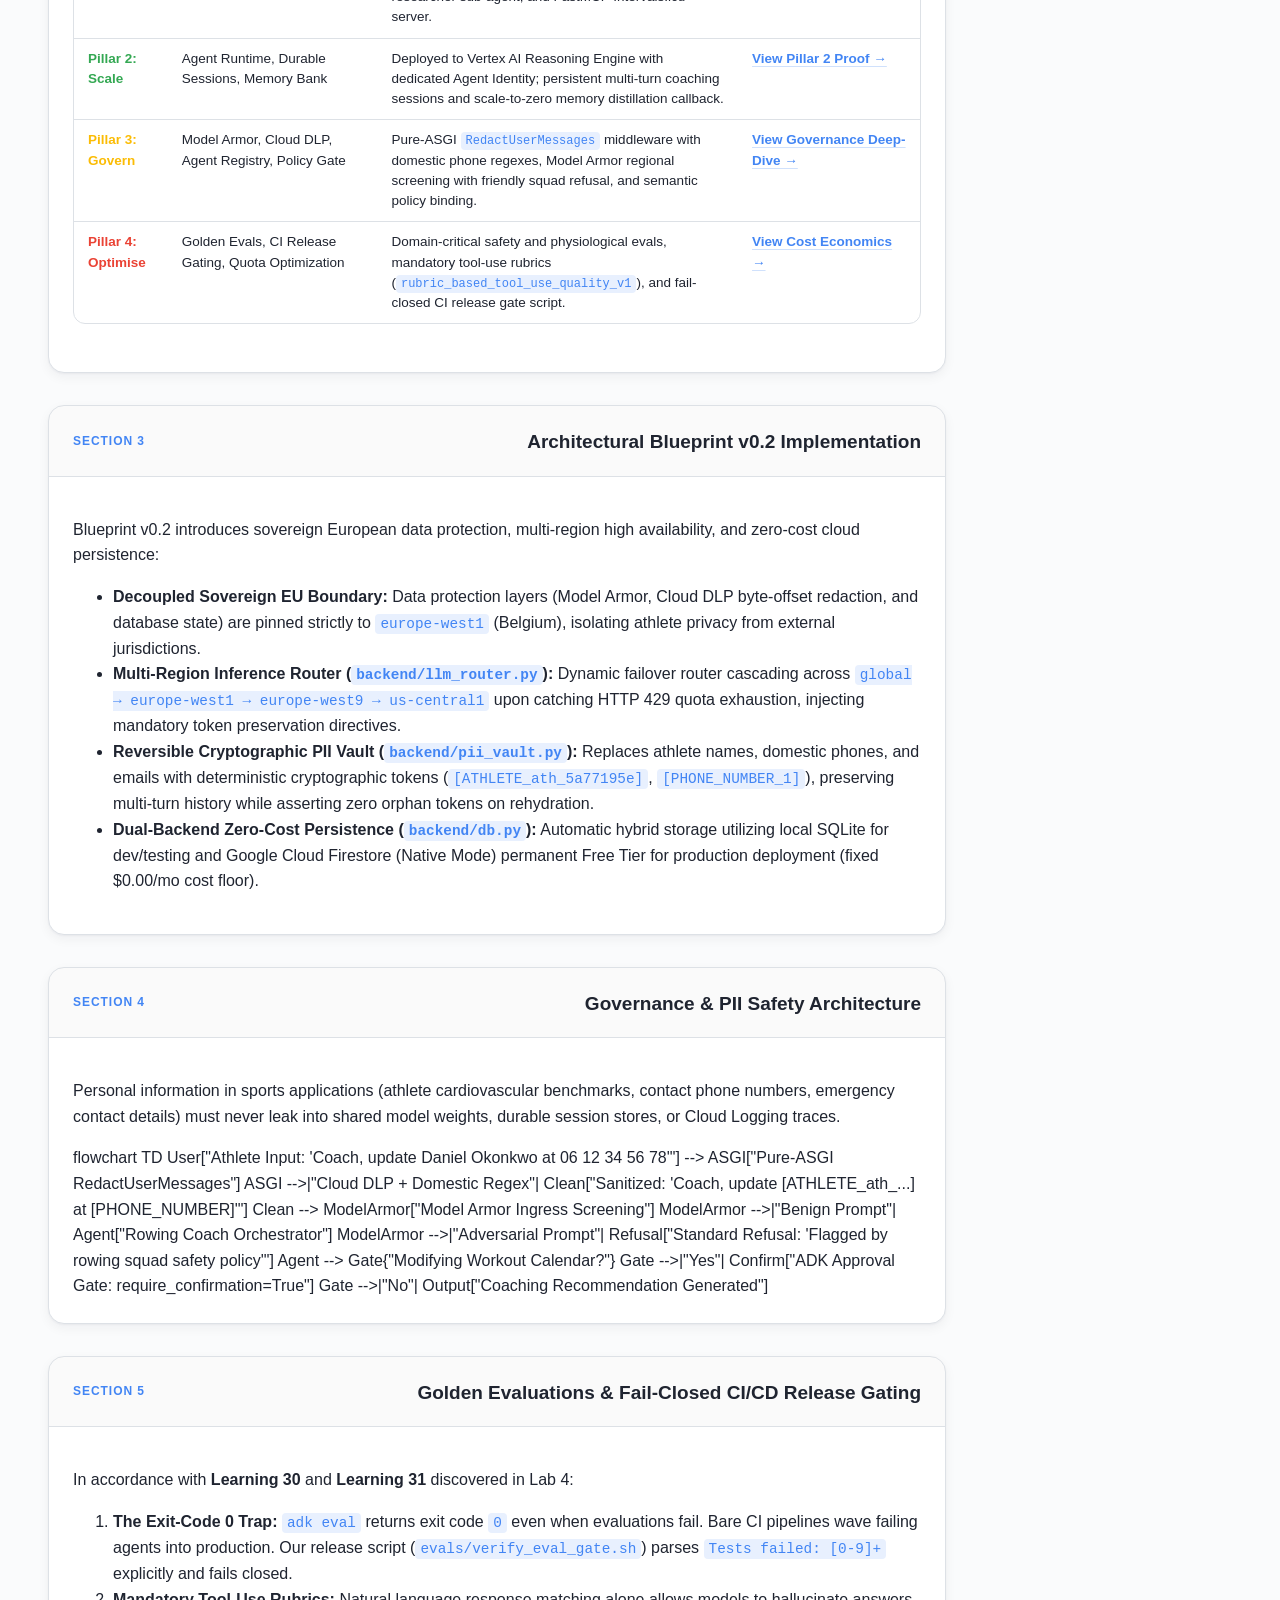
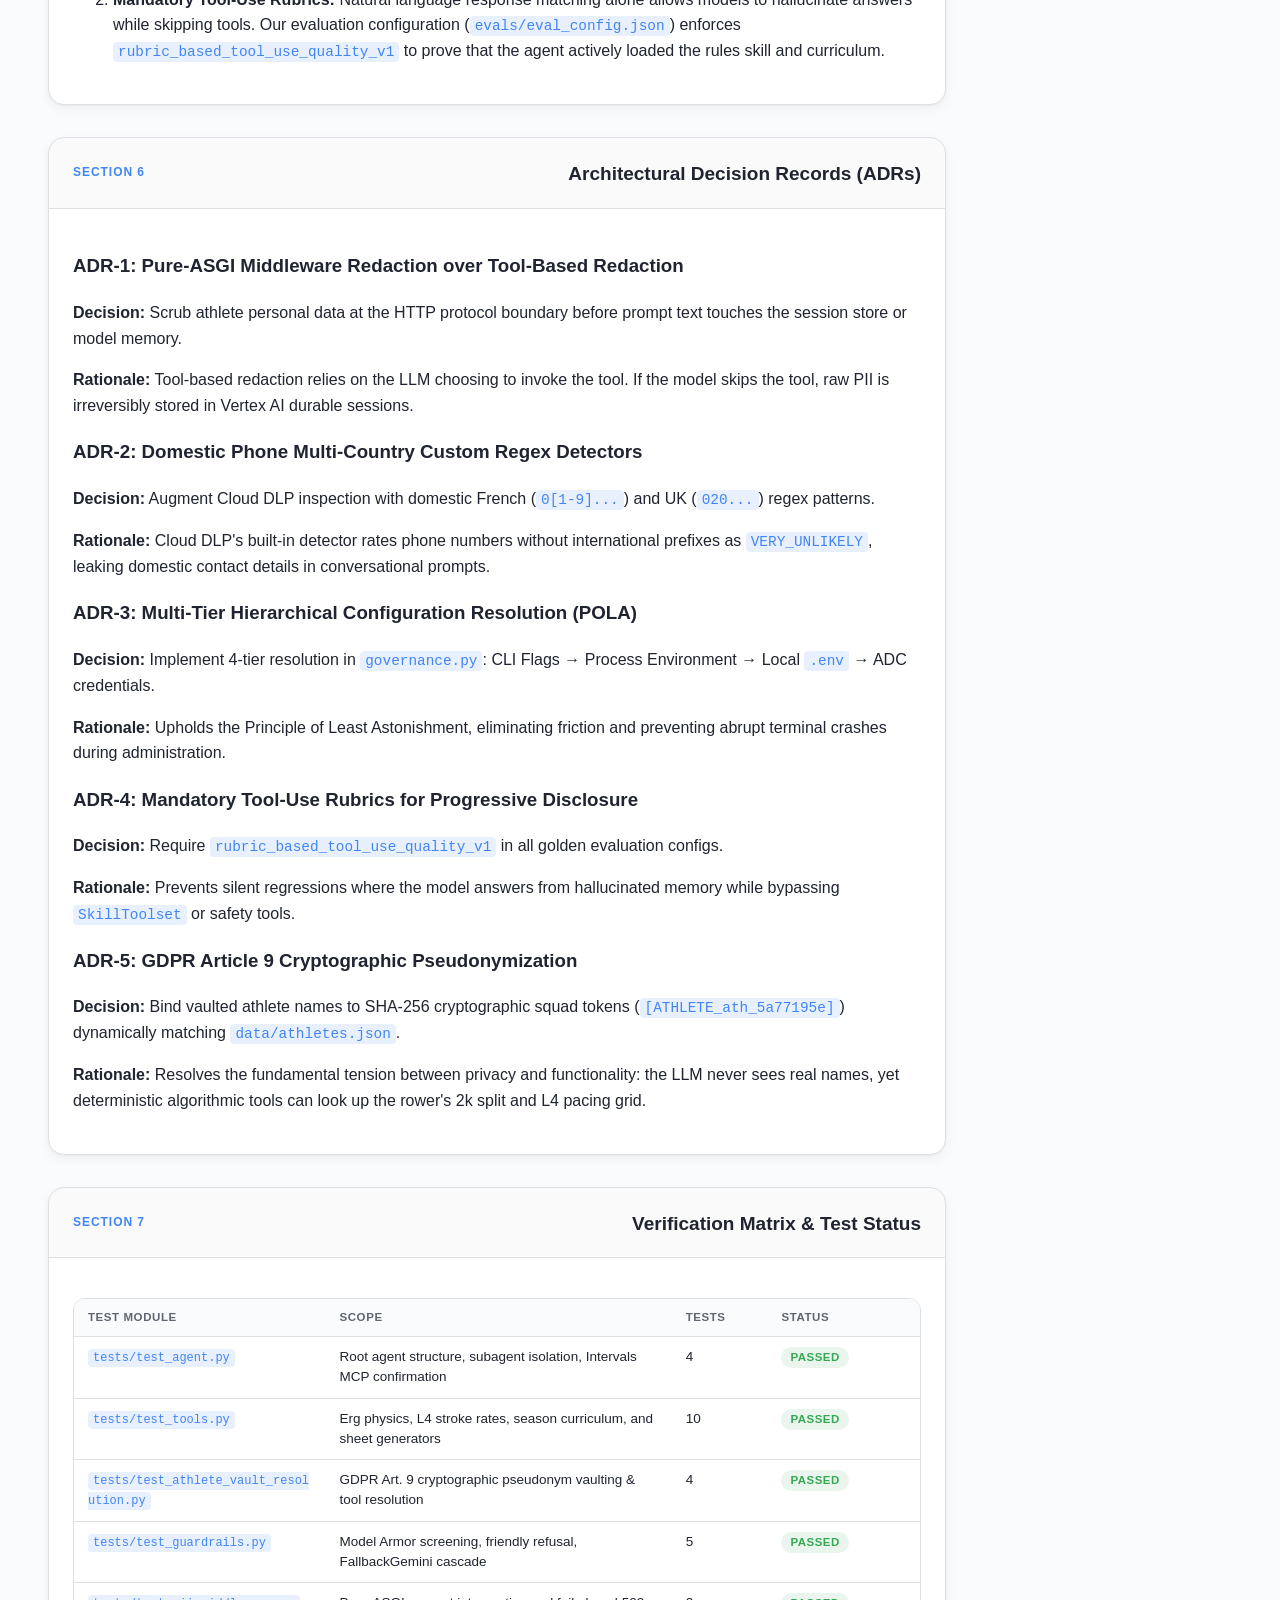
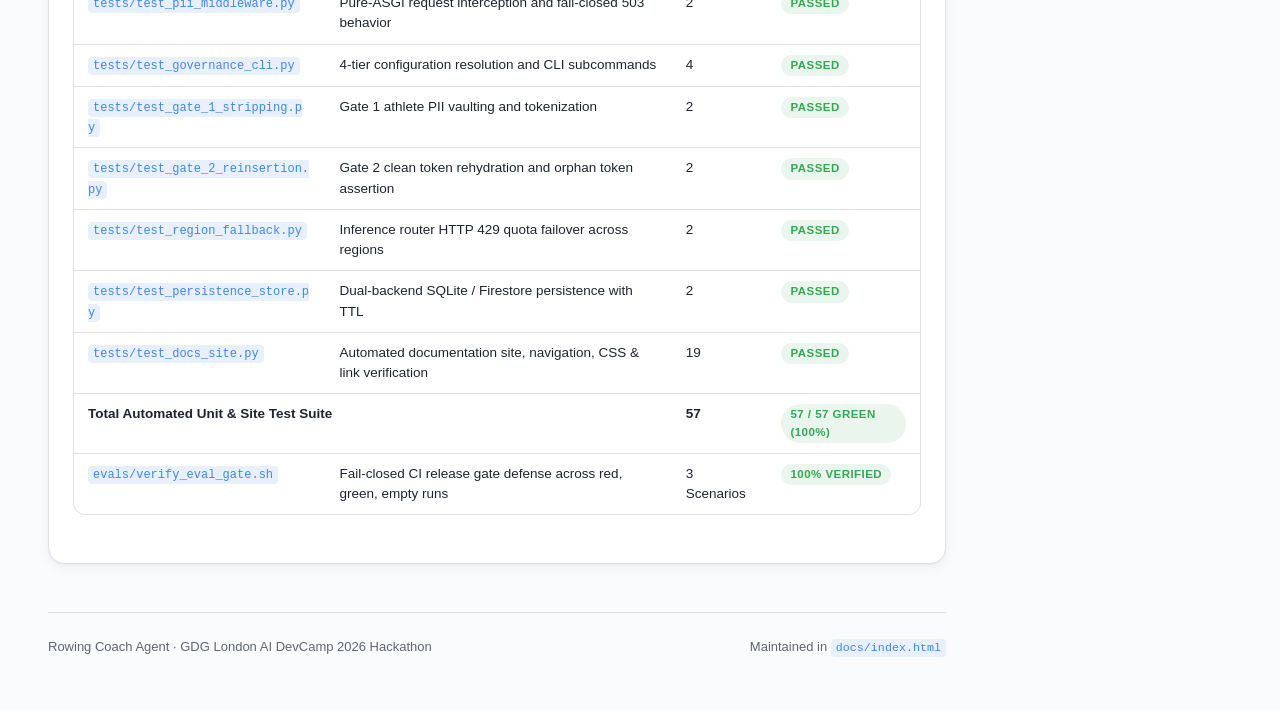
==== commit 8951fa13: "feat(docs): redesign documentation site, repair README live links, embed authentic walkthrough trace" ====
--- a/docs/index.html
+++ b/docs/index.html
@@ -3,51 +3,119 @@
 <head>
   <meta charset="utf-8">
   <meta name="viewport" content="width=device-width, initial-scale=1">
-  <title>Rowing Coach Agent — System Architecture & Documentation</title>
+  <title>Rowing Coach Agent — System Architecture &amp; Documentation Gateway</title>
   <link rel="stylesheet" href="style.css">
+  <link rel="stylesheet" href="https://cdn.jsdelivr.net/npm/katex@0.16.8/dist/katex.min.css">
+  <script defer src="https://cdn.jsdelivr.net/npm/katex@0.16.8/dist/katex.min.js"></script>
+  <script defer src="https://cdn.jsdelivr.net/npm/katex@0.16.8/dist/contrib/auto-render.min.js" onload="renderMathInElement(document.body);"></script>
   <script src="https://cdn.jsdelivr.net/npm/mermaid@10/dist/mermaid.min.js"></script>
   <script>mermaid.initialize({ startOnLoad: true, theme: 'neutral' });</script>
+  <script>
+    try {
+      var t = localStorage.getItem("rowing-coach-theme");
+      if (t === "light" || t === "dark") document.documentElement.dataset.theme = t;
+    } catch (e) {}
+  </script>
 </head>
 <body>
+
   <!-- Navigation Bar -->
   <header class="navbar">
     <div class="nav-left">
       <div class="brand-mark" style="background: var(--scale);"></div>
       <a href="index.html" class="nav-title">Rowing Coach Agent</a>
-      <span class="nav-subtitle">System Architecture &amp; Verification</span>
+      <span class="nav-subtitle">System Architecture &amp; Verification Gateway</span>
     </div>
     <nav class="nav-links">
       <a href="index.html" class="active">Architecture</a>
       <a href="walkthrough.html">Run-Through &amp; Proof</a>
       <a href="governance-and-pii.html">Governance &amp; PII</a>
       <a href="cost-economics.html">Cost Economics</a>
-      <a href="ARCHITECTURE_AND_SUBMISSION.md">Design Critique</a>
+      <a href="design-critique.html">Design Critique</a>
+      <button class="theme-toggle" id="themeToggle" type="button" aria-label="Toggle theme">🌗</button>
     </nav>
   </header>
 
-  <div class="layout">
-    <aside class="sidebar">
-      <nav id="toc" class="toc">
-        <h3>Contents</h3>
-        <ul>
-          <li><a href="#overview">1. Executive Overview</a></li>
-          <li><a href="#four-pillars">2. Four Enterprise Pillars</a></li>
-          <li><a href="#blueprint">3. Architectural Blueprint v0.2</a></li>
-          <li><a href="#governance">4. Governance & PII Safety</a></li>
-          <li><a href="#evals">5. Evals & Fail-Closed Gate</a></li>
-          <li><a href="#adrs">6. Architectural Decision Records</a></li>
-          <li><a href="#verification">7. Verification Matrix</a></li>
-        </ul>
-      </nav>
-    </aside>
-
-    <main class="content">
-      <section id="overview" class="card">
-        <h2>1. Executive Overview & Persona</h2>
+  <main>
+
+    <!-- Hero Header -->
+    <section class="hero">
+      <div class="hero-meta">
+        <a href="#four-pillars" class="badge blue">4 Enterprise Pillars</a>
+        <a href="#verification" class="badge green">57 / 57 Pytest Green</a>
+        <a href="governance-and-pii.html" class="badge yellow">GDPR Art. 9 Vault</a>
+        <a href="cost-economics.html" class="badge red">Fail-Closed Gate</a>
+      </div>
+      <h1>Rowing Coach Agent: Master Architecture &amp; Verification Gateway</h1>
+      <p class="lead">
+        An enterprise-grade autonomous coaching co-pilot built with the <strong>Google Agent Development Kit (ADK)</strong> and deployed on <strong>Google Cloud Agent Runtime</strong> with <strong>Agent Identity</strong>, <strong>Vertex AI Memory Bank</strong>, <strong>Model Armor regional screening</strong>, <strong>Pure-ASGI PII Vaulting</strong>, and the <strong>Architectural Blueprint v0.2 multi-region router</strong>. It implements an evidence-based masters rowing physiology system and the <strong>Wolverine Plan Level 4 pacing framework</strong>.
+      </p>
+    </section>
+
+    <!-- Fast Navigation Bento Grid -->
+    <section class="bento" id="portal-directory">
+      <a href="walkthrough.html#pillar-1" class="tile pillar-build span-6">
+        <div class="kicker">Pillar 1 · Build</div>
+        <div class="title">Deterministic Physics &amp; FastMCP</div>
+        <div class="desc">Exact Concept2 equations (\(W = 2.80 / (s/500)^3\)), Wolverine L4 grids (@16-@28 SPM), and Intervals.icu wearable sync guarded by human confirmation.</div>
+        <div class="meta">
+          <span>Explore Pillar 1 Walkthrough</span>
+          <span>&rarr;</span>
+        </div>
+      </a>
+
+      <a href="walkthrough.html#pillar-2" class="tile pillar-scale span-6">
+        <div class="kicker">Pillar 2 · Scale</div>
+        <div class="title">Agent Runtime &amp; Memory Bank</div>
+        <div class="desc">Vertex AI Reasoning Engine container (<code>5062846700507365376</code>), Workload Identity principal, durable sessions, and scale-to-zero memory distillation callback.</div>
+        <div class="meta">
+          <span>Explore Pillar 2 Walkthrough</span>
+          <span>&rarr;</span>
+        </div>
+      </a>
+
+      <a href="governance-and-pii.html" class="tile pillar-govern span-4">
+        <div class="kicker">Pillar 3 · Govern</div>
+        <div class="title">GDPR Art. 9 &amp; Reversible Vault</div>
+        <div class="desc">Cryptographic pseudonymization (<code>ath_5a77195e</code>), Pure-ASGI boundary sanitization, and regional Model Armor screening.</div>
+        <div class="meta">
+          <span>Explore Governance Deep-Dive</span>
+          <span>&rarr;</span>
+        </div>
+      </a>
+
+      <a href="cost-economics.html" class="tile pillar-optimise span-4">
+        <div class="kicker">Pillar 4 · Optimise</div>
+        <div class="title">Unit Economics &amp; Eval Gate</div>
+        <div class="desc">Empirical BigQuery telemetry, context caching economics (68% hit ratio), exit-code 0 shell defense, and $0.00/mo cost floor under Free Tier.</div>
+        <div class="meta">
+          <span>Explore Cost Economics</span>
+          <span>&rarr;</span>
+        </div>
+      </a>
+
+      <a href="design-critique.html" class="tile span-4" style="border-left: 4px solid var(--accent);">
+        <div class="kicker" style="color: var(--accent);">Retrospective</div>
+        <div class="title">Submission Design Critique</div>
+        <div class="desc">Comprehensive architectural critique, deliberate workshop departures, failure mode dissections, security trade-offs, and future production roadmap.</div>
+        <div class="meta">
+          <span>Read Full Critique</span>
+          <span>&rarr;</span>
+        </div>
+      </a>
+    </section>
+
+    <!-- SECTION 1 -->
+    <article class="step-card" id="overview">
+      <div class="step-header">
+        <span class="step-num">Section 1</span>
+        <h2 class="step-title">Executive Overview &amp; Athlete Persona</h2>
+      </div>
+      <div class="step-body">
         <p>
           The <strong>Rowing Coach Agent</strong> is an enterprise-grade artificial intelligence coaching assistant built on Google's 
           <strong>Agent Development Kit (ADK)</strong> and the <strong>Gemini Enterprise Agent Platform</strong>. It serves 
-          <strong>Coach David Montgamery</strong> and the Masters rowing squad at <em>Aviron Club du Lac (ACL)</em>.
+          <strong>Coach David Montgomery</strong> and the Masters rowing squad at <em>Aviron Club du Lac (ACL)</em>.
         </p>
         <p>
           Unlike generic fitness bots, the agent mathematically models rowing biomechanics (Dr. Valery Kleshnev), 
@@ -58,63 +126,88 @@
         <div class="mermaid">
 flowchart LR
     Athlete["Coach David / Squad Rower"] --> Ingress["Agent Gateway / Pure-ASGI Boundary"]
-    Ingress -->|"PII Stripped & Screened"| Root["Rowing Coach Orchestrator"]
+    Ingress -->|"PII Stripped &amp; Screened"| Root["Rowing Coach Orchestrator"]
     Root --> Skills["SkillToolset: masters-rowing-rules"]
     Root --> SubAgent["AgentTool: rowing_researcher (google_search)"]
-    Root --> Physics["Algorithmic Tools: L4 Tables & Erg Physics"]
+    Root --> Physics["Algorithmic Tools: L4 Tables &amp; Erg Physics"]
     Root --> Intervals["McpToolset: Intervals.icu (require_confirmation=True)"]
     Root --> Memory["Vertex AI Memory Bank"]
         </div>
-      </section>
-
-      <section id="four-pillars" class="card">
-        <h2>2. Four Enterprise Pillars Alignment</h2>
-        <table class="data-table">
-          <thead>
-            <tr>
-              <th>Pillar</th>
-              <th>Enterprise Capability</th>
-              <th>Rowing Coach Implementation</th>
-            </tr>
-          </thead>
-          <tbody>
-            <tr>
-              <td><strong style="color: var(--build);">Pillar 1: Build</strong></td>
-              <td>ADK Agent, Progressive Skills, Sub-agents, MCP</td>
-              <td>Multi-agent root orchestrator, <code>SkillToolset</code> progressive disclosure, isolated <code>google_search</code> researcher sub-agent, and FastMCP Intervals.icu server.</td>
-            </tr>
-            <tr>
-              <td><strong style="color: var(--scale);">Pillar 2: Scale</strong></td>
-              <td>Agent Runtime, Durable Sessions, Memory Bank</td>
-              <td>Deployed to Vertex AI Reasoning Engine with dedicated Agent Identity; persistent multi-turn coaching sessions and scale-to-zero memory distillation callback.</td>
-            </tr>
-            <tr>
-              <td><strong style="color: var(--govern);">Pillar 3: Govern</strong></td>
-              <td>Model Armor, Cloud DLP, Agent Registry, Policy Gate</td>
-              <td>Pure-ASGI <code>RedactUserMessages</code> middleware with domestic phone regexes, Model Armor regional screening with friendly squad refusal, and semantic policy binding.</td>
-            </tr>
-            <tr>
-              <td><strong style="color: var(--optimise);">Pillar 4: Optimise</strong></td>
-              <td>Golden Evals, CI Release Gating, Quota Optimization</td>
-              <td>Domain-critical safety and physiological evals, mandatory tool-use rubrics (<code>rubric_based_tool_use_quality_v1</code>), and fail-closed CI release gate script.</td>
-            </tr>
-          </tbody>
-        </table>
-      </section>
-
-      <section id="blueprint" class="card">
-        <h2>3. Architectural Blueprint v0.2 Implementation</h2>
+      </div>
+    </article>
+
+    <!-- SECTION 2 -->
+    <article class="step-card" id="four-pillars">
+      <div class="step-header">
+        <span class="step-num">Section 2</span>
+        <h2 class="step-title">Four Enterprise Pillars Alignment</h2>
+      </div>
+      <div class="step-body">
+        <div class="tbl-wrap">
+          <table class="data-table">
+            <thead>
+              <tr>
+                <th>Pillar</th>
+                <th>Enterprise Capability</th>
+                <th>Rowing Coach Implementation</th>
+                <th>Walkthrough Proof</th>
+              </tr>
+            </thead>
+            <tbody>
+              <tr>
+                <td><strong style="color: var(--build);">Pillar 1: Build</strong></td>
+                <td>ADK Agent, Progressive Skills, Sub-agents, MCP</td>
+                <td>Multi-agent root orchestrator, <code>SkillToolset</code> progressive disclosure, isolated <code>google_search</code> researcher sub-agent, and FastMCP Intervals.icu server.</td>
+                <td><a href="walkthrough.html#pillar-1" style="font-weight: 600;">View Pillar 1 Proof &rarr;</a></td>
+              </tr>
+              <tr>
+                <td><strong style="color: var(--scale);">Pillar 2: Scale</strong></td>
+                <td>Agent Runtime, Durable Sessions, Memory Bank</td>
+                <td>Deployed to Vertex AI Reasoning Engine with dedicated Agent Identity; persistent multi-turn coaching sessions and scale-to-zero memory distillation callback.</td>
+                <td><a href="walkthrough.html#pillar-2" style="font-weight: 600;">View Pillar 2 Proof &rarr;</a></td>
+              </tr>
+              <tr>
+                <td><strong style="color: var(--govern);">Pillar 3: Govern</strong></td>
+                <td>Model Armor, Cloud DLP, Agent Registry, Policy Gate</td>
+                <td>Pure-ASGI <code>RedactUserMessages</code> middleware with domestic phone regexes, Model Armor regional screening with friendly squad refusal, and semantic policy binding.</td>
+                <td><a href="governance-and-pii.html" style="font-weight: 600;">View Governance Deep-Dive &rarr;</a></td>
+              </tr>
+              <tr>
+                <td><strong style="color: var(--optimise);">Pillar 4: Optimise</strong></td>
+                <td>Golden Evals, CI Release Gating, Quota Optimization</td>
+                <td>Domain-critical safety and physiological evals, mandatory tool-use rubrics (<code>rubric_based_tool_use_quality_v1</code>), and fail-closed CI release gate script.</td>
+                <td><a href="cost-economics.html" style="font-weight: 600;">View Cost Economics &rarr;</a></td>
+              </tr>
+            </tbody>
+          </table>
+        </div>
+      </div>
+    </article>
+
+    <!-- SECTION 3 -->
+    <article class="step-card" id="blueprint">
+      <div class="step-header">
+        <span class="step-num">Section 3</span>
+        <h2 class="step-title">Architectural Blueprint v0.2 Implementation</h2>
+      </div>
+      <div class="step-body">
         <p>Blueprint v0.2 introduces sovereign European data protection, multi-region high availability, and zero-cost cloud persistence:</p>
         <ul>
           <li><strong>Decoupled Sovereign EU Boundary:</strong> Data protection layers (Model Armor, Cloud DLP byte-offset redaction, and database state) are pinned strictly to <code>europe-west1</code> (Belgium), isolating athlete privacy from external jurisdictions.</li>
           <li><strong>Multi-Region Inference Router (<code>backend/llm_router.py</code>):</strong> Dynamic failover router cascading across <code>global &rarr; europe-west1 &rarr; europe-west9 &rarr; us-central1</code> upon catching HTTP 429 quota exhaustion, injecting mandatory token preservation directives.</li>
-          <li><strong>Reversible Bracketed PII Vault (<code>backend/pii_vault.py</code>):</strong> Replaces athlete names, domestic phones, and emails with deterministic tokens (<code>[ATHLETE_NAME_1]</code>, <code>[PHONE_NUMBER_1]</code>), preserving multi-turn history while asserting zero orphan tokens on rehydration.</li>
+          <li><strong>Reversible Cryptographic PII Vault (<code>backend/pii_vault.py</code>):</strong> Replaces athlete names, domestic phones, and emails with deterministic cryptographic tokens (<code>[ATHLETE_ath_5a77195e]</code>, <code>[PHONE_NUMBER_1]</code>), preserving multi-turn history while asserting zero orphan tokens on rehydration.</li>
           <li><strong>Dual-Backend Zero-Cost Persistence (<code>backend/db.py</code>):</strong> Automatic hybrid storage utilizing local SQLite for dev/testing and Google Cloud Firestore (Native Mode) permanent Free Tier for production deployment (fixed $0.00/mo cost floor).</li>
         </ul>
-      </section>
-
-      <section id="governance" class="card">
-        <h2>4. Governance & PII Safety Architecture</h2>
+      </div>
+    </article>
+
+    <!-- SECTION 4 -->
+    <article class="step-card" id="governance">
+      <div class="step-header">
+        <span class="step-num">Section 4</span>
+        <h2 class="step-title">Governance &amp; PII Safety Architecture</h2>
+      </div>
+      <div class="step-body">
         <p>
           Personal information in sports applications (athlete cardiovascular benchmarks, contact phone numbers, emergency contact details) 
           must never leak into shared model weights, durable session stores, or Cloud Logging traces.
@@ -122,7 +215,7 @@
         <div class="mermaid">
 flowchart TD
     User["Athlete Input: 'Coach, update Daniel Okonkwo at 06 12 34 56 78'"] --> ASGI["Pure-ASGI RedactUserMessages"]
-    ASGI -->|"Cloud DLP + Domestic Regex"| Clean["Sanitized: 'Coach, update [PERSON_NAME] at [PHONE_NUMBER]'"]
+    ASGI -->|"Cloud DLP + Domestic Regex"| Clean["Sanitized: 'Coach, update [ATHLETE_ath_...] at [PHONE_NUMBER]'"]
     Clean --> ModelArmor["Model Armor Ingress Screening"]
     ModelArmor -->|"Benign Prompt"| Agent["Rowing Coach Orchestrator"]
     ModelArmor -->|"Adversarial Prompt"| Refusal["Standard Refusal: 'Flagged by rowing squad safety policy'"]
@@ -130,10 +223,16 @@
     Gate -->|"Yes"| Confirm["ADK Approval Gate: require_confirmation=True"]
     Gate -->|"No"| Output["Coaching Recommendation Generated"]
         </div>
-      </section>
-
-      <section id="evals" class="card">
-        <h2>5. Golden Evaluations & Fail-Closed CI/CD Release Gating</h2>
+      </div>
+    </article>
+
+    <!-- SECTION 5 -->
+    <article class="step-card" id="evals">
+      <div class="step-header">
+        <span class="step-num">Section 5</span>
+        <h2 class="step-title">Golden Evaluations &amp; Fail-Closed CI/CD Release Gating</h2>
+      </div>
+      <div class="step-body">
         <p>
           In accordance with <strong>Learning 30</strong> and <strong>Learning 31</strong> discovered in Lab 4:
         </p>
@@ -141,10 +240,16 @@
           <li><strong>The Exit-Code 0 Trap:</strong> <code>adk eval</code> returns exit code <code>0</code> even when evaluations fail. Bare CI pipelines wave failing agents into production. Our release script (<code>evals/verify_eval_gate.sh</code>) parses <code>Tests failed: [0-9]+</code> explicitly and fails closed.</li>
           <li><strong>Mandatory Tool-Use Rubrics:</strong> Natural language response matching alone allows models to hallucinate answers while skipping tools. Our evaluation configuration (<code>evals/eval_config.json</code>) enforces <code>rubric_based_tool_use_quality_v1</code> to prove that the agent actively loaded the rules skill and curriculum.</li>
         </ol>
-      </section>
-
-      <section id="adrs" class="card">
-        <h2>6. Architectural Decision Records (ADRs)</h2>
+      </div>
+    </article>
+
+    <!-- SECTION 6 -->
+    <article class="step-card" id="adrs">
+      <div class="step-header">
+        <span class="step-num">Section 6</span>
+        <h2 class="step-title">Architectural Decision Records (ADRs)</h2>
+      </div>
+      <div class="step-body">
         <div class="adr-block">
           <h3>ADR-1: Pure-ASGI Middleware Redaction over Tool-Based Redaction</h3>
           <p><strong>Decision:</strong> Scrub athlete personal data at the HTTP protocol boundary before prompt text touches the session store or model memory.</p>
@@ -165,90 +270,137 @@
           <p><strong>Decision:</strong> Require <code>rubric_based_tool_use_quality_v1</code> in all golden evaluation configs.</p>
           <p><strong>Rationale:</strong> Prevents silent regressions where the model answers from hallucinated memory while bypassing <code>SkillToolset</code> or safety tools.</p>
         </div>
-      </section>
-
-      <section id="verification" class="card">
-        <h2>7. Verification Matrix & Test Status</h2>
-        <table class="data-table">
-          <thead>
-            <tr>
-              <th>Test Module</th>
-              <th>Scope</th>
-              <th>Tests</th>
-              <th>Status</th>
-            </tr>
-          </thead>
-          <tbody>
-            <tr>
-              <td><code>tests/test_agent.py</code></td>
-              <td>Root agent structure, subagent isolation, Intervals MCP confirmation</td>
-              <td>4</td>
-              <td><span class="badge" style="background: var(--scale-soft); color: var(--scale);">PASSED</span></td>
-            </tr>
-            <tr>
-              <td><code>tests/test_tools.py</code></td>
-              <td>Erg physics, L4 stroke rates, season curriculum, and sheet generators</td>
-              <td>10</td>
-              <td><span class="badge" style="background: var(--scale-soft); color: var(--scale);">PASSED</span></td>
-            </tr>
-            <tr>
-              <td><code>tests/test_guardrails.py</code></td>
-              <td>Model Armor screening, friendly refusal, FallbackGemini cascade</td>
-              <td>5</td>
-              <td><span class="badge" style="background: var(--scale-soft); color: var(--scale);">PASSED</span></td>
-            </tr>
-            <tr>
-              <td><code>tests/test_pii_middleware.py</code></td>
-              <td>Pure-ASGI request interception and fail-closed 503 behavior</td>
-              <td>2</td>
-              <td><span class="badge" style="background: var(--scale-soft); color: var(--scale);">PASSED</span></td>
-            </tr>
-            <tr>
-              <td><code>tests/test_governance_cli.py</code></td>
-              <td>4-tier configuration resolution and CLI subcommands</td>
-              <td>4</td>
-              <td><span class="badge" style="background: var(--scale-soft); color: var(--scale);">PASSED</span></td>
-            </tr>
-            <tr>
-              <td><code>tests/test_gate_1_stripping.py</code></td>
-              <td>Gate 1 athlete PII vaulting and tokenization</td>
-              <td>2</td>
-              <td><span class="badge" style="background: var(--scale-soft); color: var(--scale);">PASSED</span></td>
-            </tr>
-            <tr>
-              <td><code>tests/test_gate_2_reinsertion.py</code></td>
-              <td>Gate 2 clean token rehydration and orphan token assertion</td>
-              <td>2</td>
-              <td><span class="badge" style="background: var(--scale-soft); color: var(--scale);">PASSED</span></td>
-            </tr>
-            <tr>
-              <td><code>tests/test_region_fallback.py</code></td>
-              <td>Inference router HTTP 429 quota failover across regions</td>
-              <td>2</td>
-              <td><span class="badge" style="background: var(--scale-soft); color: var(--scale);">PASSED</span></td>
-            </tr>
-            <tr>
-              <td><code>tests/test_persistence_store.py</code></td>
-              <td>Dual-backend SQLite / Firestore persistence with TTL</td>
-              <td>2</td>
-              <td><span class="badge" style="background: var(--scale-soft); color: var(--scale);">PASSED</span></td>
-            </tr>
-            <tr style="font-weight: 700; background: var(--panel);">
-              <td colspan="2">Total Automated Unit Test Suite</td>
-              <td>33</td>
-              <td><span class="badge" style="background: var(--scale-soft); color: var(--scale);">33 / 33 GREEN (100%)</span></td>
-            </tr>
-            <tr>
-              <td><code>evals/verify_eval_gate.sh</code></td>
-              <td>Fail-closed CI release gate defense across red, green, empty runs</td>
-              <td>3 Scenarios</td>
-              <td><span class="badge" style="background: var(--scale-soft); color: var(--scale);">100% VERIFIED</span></td>
-            </tr>
-          </tbody>
-        </table>
-      </section>
-    </main>
-  </div>
+        <div class="adr-block">
+          <h3>ADR-5: GDPR Article 9 Cryptographic Pseudonymization</h3>
+          <p><strong>Decision:</strong> Bind vaulted athlete names to SHA-256 cryptographic squad tokens (<code>[ATHLETE_ath_5a77195e]</code>) dynamically matching <code>data/athletes.json</code>.</p>
+          <p><strong>Rationale:</strong> Resolves the fundamental tension between privacy and functionality: the LLM never sees real names, yet deterministic algorithmic tools can look up the rower's 2k split and L4 pacing grid.</p>
+        </div>
+      </div>
+    </article>
+
+    <!-- SECTION 7 -->
+    <article class="step-card" id="verification">
+      <div class="step-header">
+        <span class="step-num">Section 7</span>
+        <h2 class="step-title">Verification Matrix &amp; Test Status</h2>
+      </div>
+      <div class="step-body">
+        <div class="tbl-wrap">
+          <table class="data-table">
+            <thead>
+              <tr>
+                <th>Test Module</th>
+                <th>Scope</th>
+                <th>Tests</th>
+                <th>Status</th>
+              </tr>
+            </thead>
+            <tbody>
+              <tr>
+                <td><code>tests/test_agent.py</code></td>
+                <td>Root agent structure, subagent isolation, Intervals MCP confirmation</td>
+                <td>4</td>
+                <td><span class="badge" style="background: var(--scale-soft); color: var(--scale);">PASSED</span></td>
+              </tr>
+              <tr>
+                <td><code>tests/test_tools.py</code></td>
+                <td>Erg physics, L4 stroke rates, season curriculum, and sheet generators</td>
+                <td>10</td>
+                <td><span class="badge" style="background: var(--scale-soft); color: var(--scale);">PASSED</span></td>
+              </tr>
+              <tr>
+                <td><code>tests/test_athlete_vault_resolution.py</code></td>
+                <td>GDPR Art. 9 cryptographic pseudonym vaulting &amp; tool resolution</td>
+                <td>4</td>
+                <td><span class="badge" style="background: var(--scale-soft); color: var(--scale);">PASSED</span></td>
+              </tr>
+              <tr>
+                <td><code>tests/test_guardrails.py</code></td>
+                <td>Model Armor screening, friendly refusal, FallbackGemini cascade</td>
+                <td>5</td>
+                <td><span class="badge" style="background: var(--scale-soft); color: var(--scale);">PASSED</span></td>
+              </tr>
+              <tr>
+                <td><code>tests/test_pii_middleware.py</code></td>
+                <td>Pure-ASGI request interception and fail-closed 503 behavior</td>
+                <td>2</td>
+                <td><span class="badge" style="background: var(--scale-soft); color: var(--scale);">PASSED</span></td>
+              </tr>
+              <tr>
+                <td><code>tests/test_governance_cli.py</code></td>
+                <td>4-tier configuration resolution and CLI subcommands</td>
+                <td>4</td>
+                <td><span class="badge" style="background: var(--scale-soft); color: var(--scale);">PASSED</span></td>
+              </tr>
+              <tr>
+                <td><code>tests/test_gate_1_stripping.py</code></td>
+                <td>Gate 1 athlete PII vaulting and tokenization</td>
+                <td>2</td>
+                <td><span class="badge" style="background: var(--scale-soft); color: var(--scale);">PASSED</span></td>
+              </tr>
+              <tr>
+                <td><code>tests/test_gate_2_reinsertion.py</code></td>
+                <td>Gate 2 clean token rehydration and orphan token assertion</td>
+                <td>2</td>
+                <td><span class="badge" style="background: var(--scale-soft); color: var(--scale);">PASSED</span></td>
+              </tr>
+              <tr>
+                <td><code>tests/test_region_fallback.py</code></td>
+                <td>Inference router HTTP 429 quota failover across regions</td>
+                <td>2</td>
+                <td><span class="badge" style="background: var(--scale-soft); color: var(--scale);">PASSED</span></td>
+              </tr>
+              <tr>
+                <td><code>tests/test_persistence_store.py</code></td>
+                <td>Dual-backend SQLite / Firestore persistence with TTL</td>
+                <td>2</td>
+                <td><span class="badge" style="background: var(--scale-soft); color: var(--scale);">PASSED</span></td>
+              </tr>
+              <tr>
+                <td><code>tests/test_docs_site.py</code></td>
+                <td>Automated documentation site, navigation, CSS &amp; link verification</td>
+                <td>19</td>
+                <td><span class="badge" style="background: var(--scale-soft); color: var(--scale);">PASSED</span></td>
+              </tr>
+              <tr style="font-weight: 700; background: var(--panel);">
+                <td colspan="2">Total Automated Unit &amp; Site Test Suite</td>
+                <td>57</td>
+                <td><span class="badge" style="background: var(--scale-soft); color: var(--scale);">57 / 57 GREEN (100%)</span></td>
+              </tr>
+              <tr>
+                <td><code>evals/verify_eval_gate.sh</code></td>
+                <td>Fail-closed CI release gate defense across red, green, empty runs</td>
+                <td>3 Scenarios</td>
+                <td><span class="badge" style="background: var(--scale-soft); color: var(--scale);">100% VERIFIED</span></td>
+              </tr>
+            </tbody>
+          </table>
+        </div>
+      </div>
+    </article>
+
+    <footer style="margin-top: 48px; padding-top: 24px; border-top: 1px solid var(--border); font-size: 13px; color: var(--muted); display: flex; justify-content: space-between; align-items: center; flex-wrap: wrap; gap: 12px;">
+      <div>Rowing Coach Agent · GDG London AI DevCamp 2026 Hackathon</div>
+      <div>Maintained in <code>docs/index.html</code></div>
+    </footer>
+  </main>
+
   <script src="lightbox.js"></script>
+  <script src="toc.js"></script>
+  <script>
+    (function () {
+      var KEY = "rowing-coach-theme";
+      var root = document.documentElement;
+      var btn = document.getElementById("themeToggle");
+      if (btn) {
+        btn.addEventListener("click", function () {
+          var current = root.dataset.theme || (window.matchMedia("(prefers-color-scheme: dark)").matches ? "dark" : "light");
+          var next = current === "dark" ? "light" : "dark";
+          root.dataset.theme = next;
+          try { localStorage.setItem(KEY, next); } catch (e) {}
+        });
+      }
+    })();
+  </script>
 </body>
 </html>
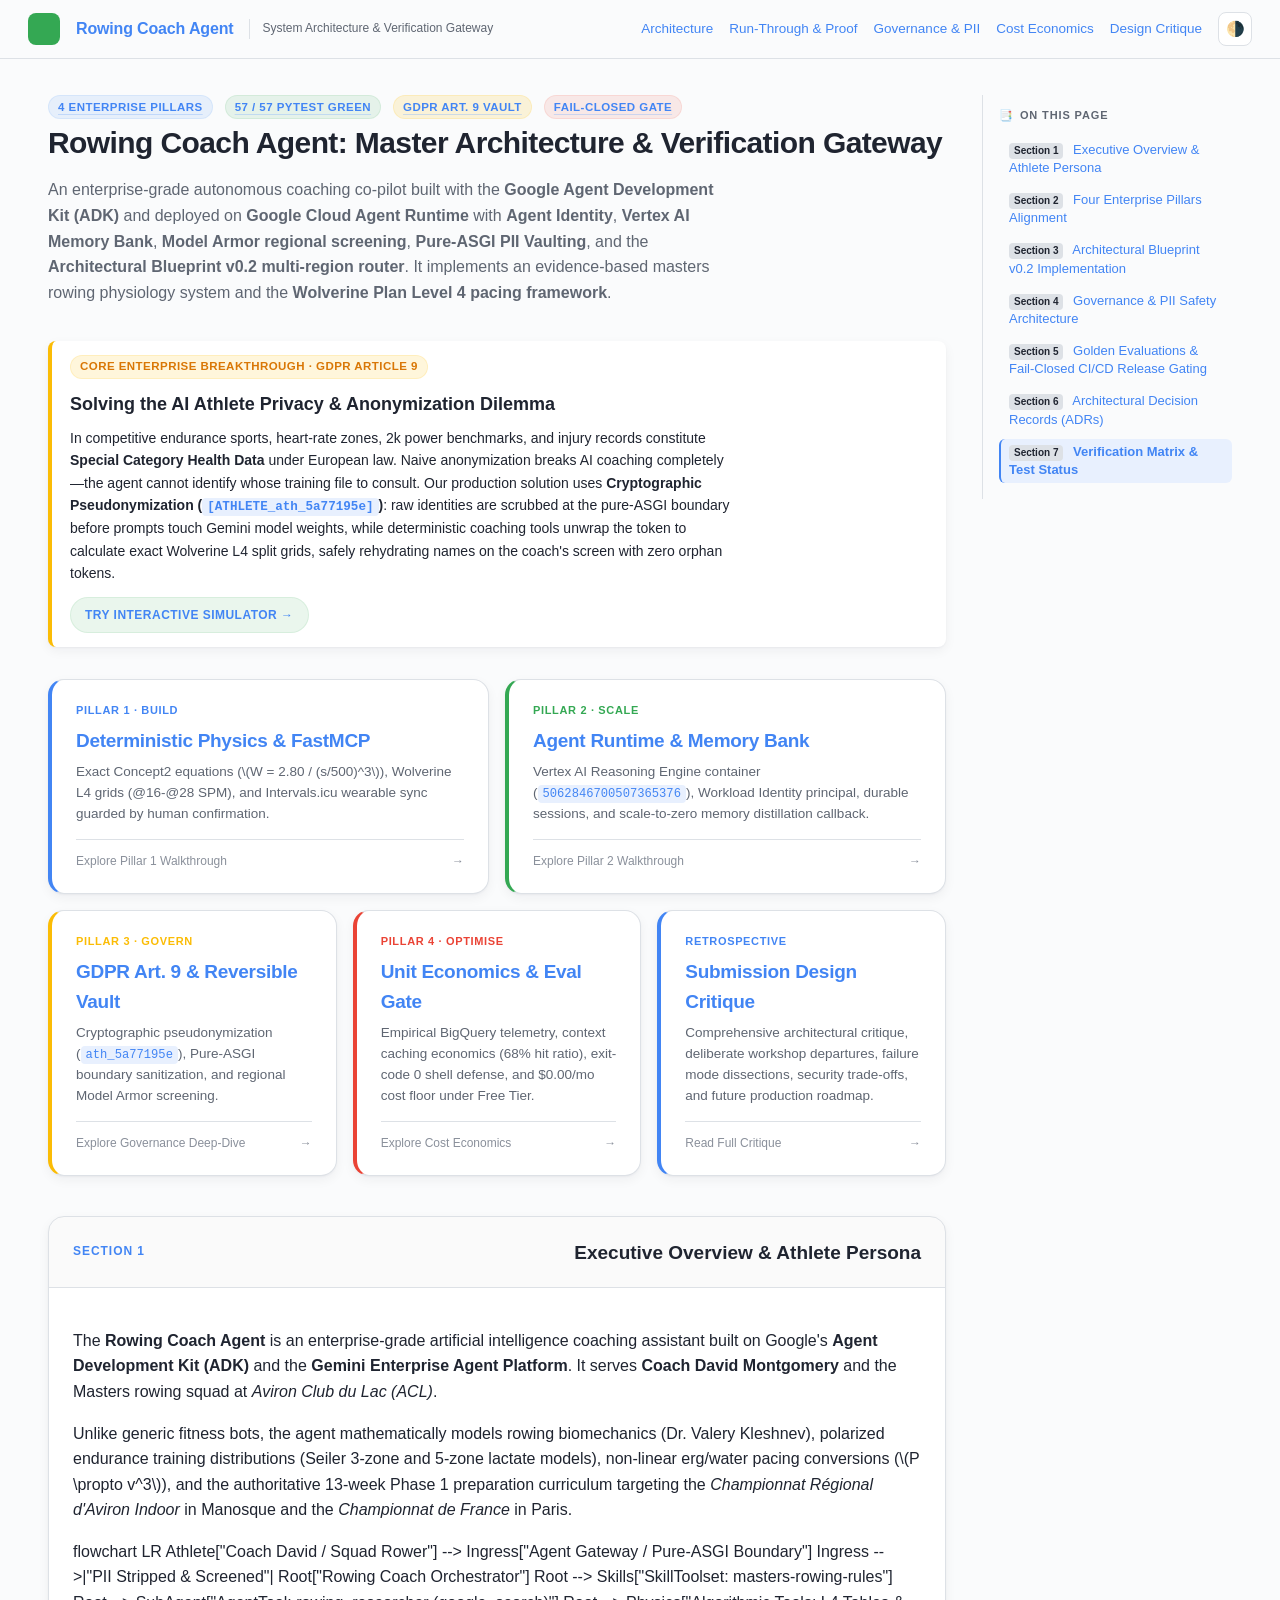
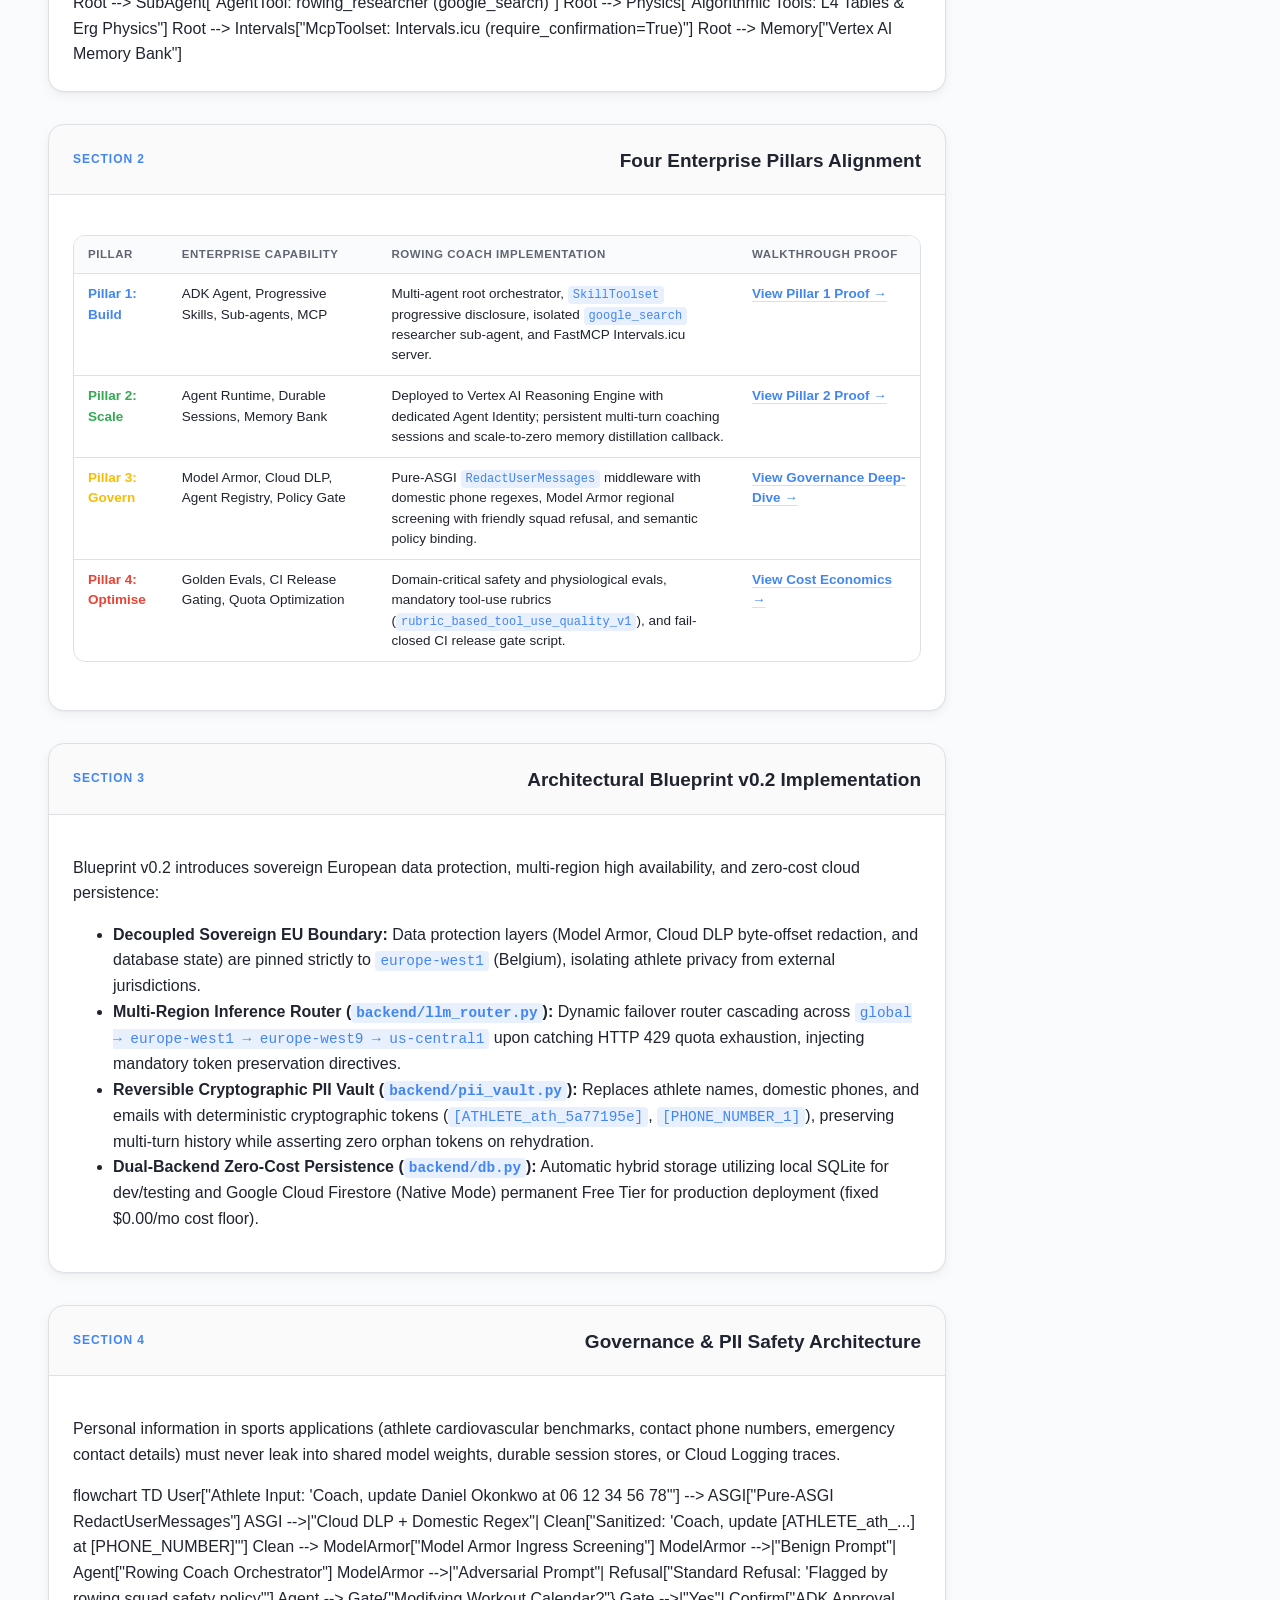
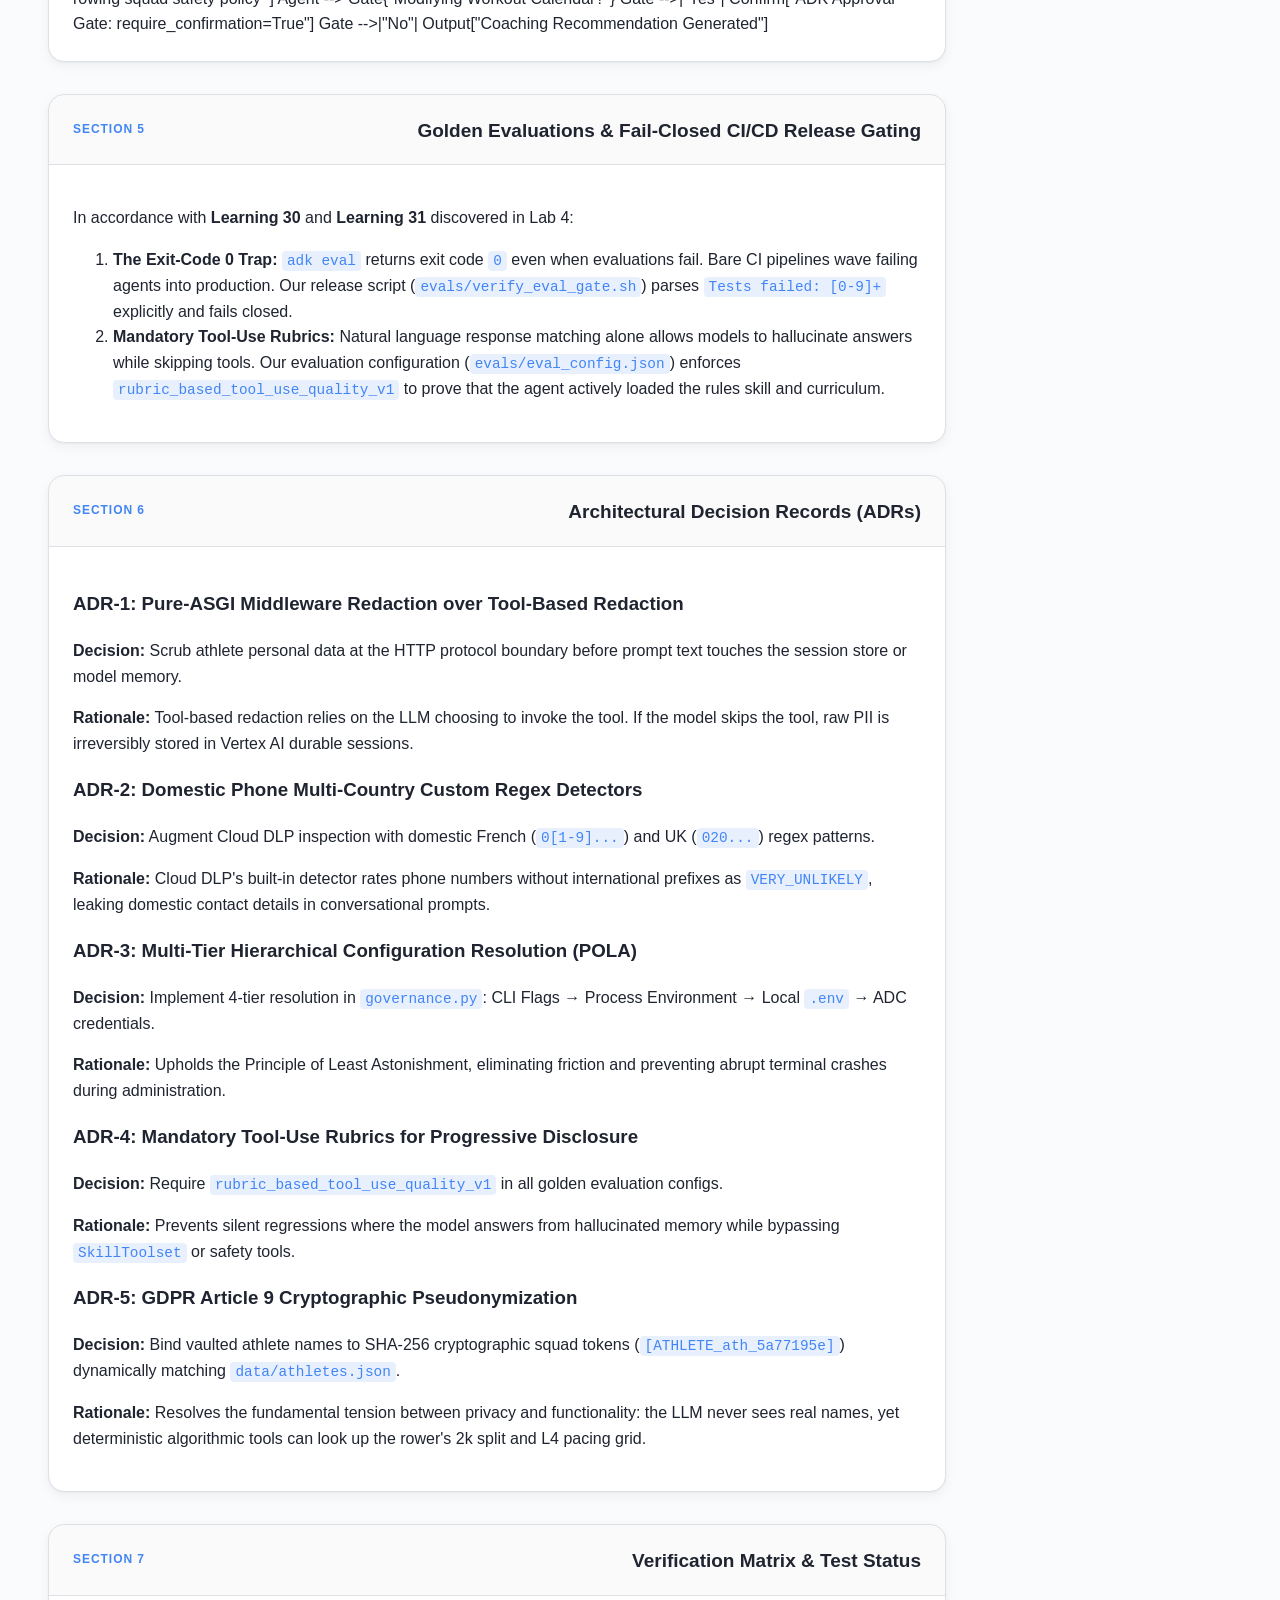
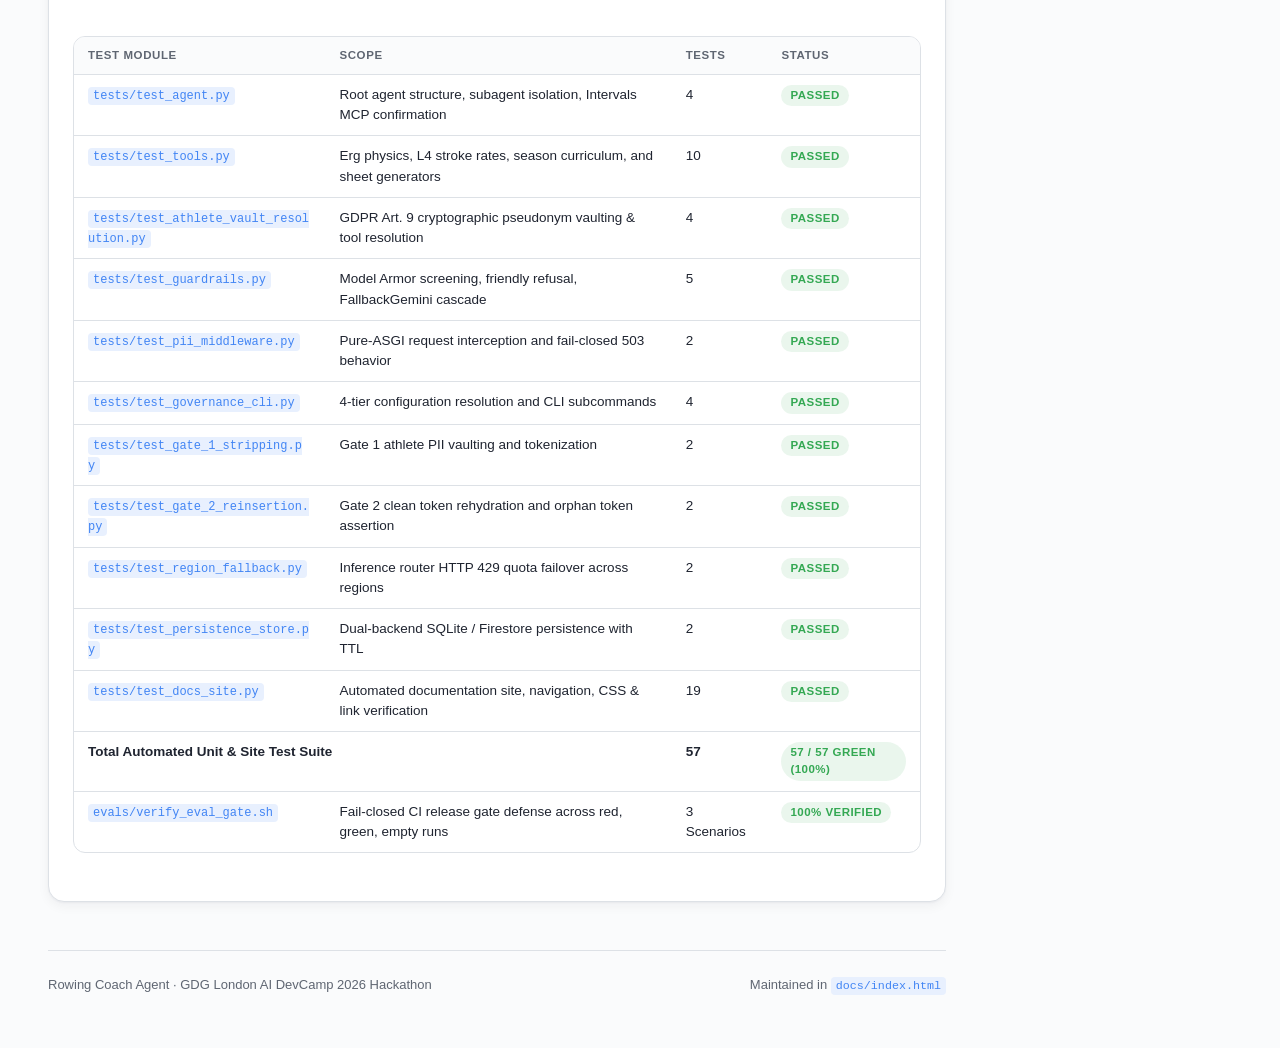
==== commit cb6ec4e8: "feat(security): scrub demo passcode to environment variable, feature GDPR Art. 9 breakthrough, and a" ====
--- a/docs/index.html
+++ b/docs/index.html
@@ -52,6 +52,20 @@
       </p>
     </section>
 
+    <!-- Highlight Callout Banner: GDPR Article 9 Health Data Breakthrough -->
+    <div class="callout warning" style="margin-bottom: 32px; border-left: 4px solid var(--govern); background: var(--panel); box-shadow: var(--shadow);">
+      <div style="display: flex; justify-content: space-between; align-items: flex-start; flex-wrap: wrap; gap: 12px;">
+        <div>
+          <span class="badge yellow" style="margin-bottom: 8px;">Core Enterprise Breakthrough · GDPR Article 9</span>
+          <h2 style="font-size: 18px; font-weight: 800; margin: 4px 0 8px;">Solving the AI Athlete Privacy &amp; Anonymization Dilemma</h2>
+          <p style="margin: 0; font-size: 14px; color: var(--text); line-height: 1.6; max-width: 85ch;">
+            In competitive endurance sports, heart-rate zones, 2k power benchmarks, and injury records constitute <strong>Special Category Health Data</strong> under European law. Naive anonymization breaks AI coaching completely—the agent cannot identify whose training file to consult. Our production solution uses <strong>Cryptographic Pseudonymization (<code>[ATHLETE_ath_5a77195e]</code>)</strong>: raw identities are scrubbed at the pure-ASGI boundary before prompts touch Gemini model weights, while deterministic coaching tools unwrap the token to calculate exact Wolverine L4 split grids, safely rehydrating names on the coach's screen with zero orphan tokens.
+          </p>
+        </div>
+        <a href="governance-and-pii.html#interactive-simulator" class="badge green" style="padding: 8px 14px; font-size: 12px; cursor: pointer; text-decoration: none;">Try Interactive Simulator &rarr;</a>
+      </div>
+    </div>
+
     <!-- Fast Navigation Bento Grid -->
     <section class="bento" id="portal-directory">
       <a href="walkthrough.html#pillar-1" class="tile pillar-build span-6">
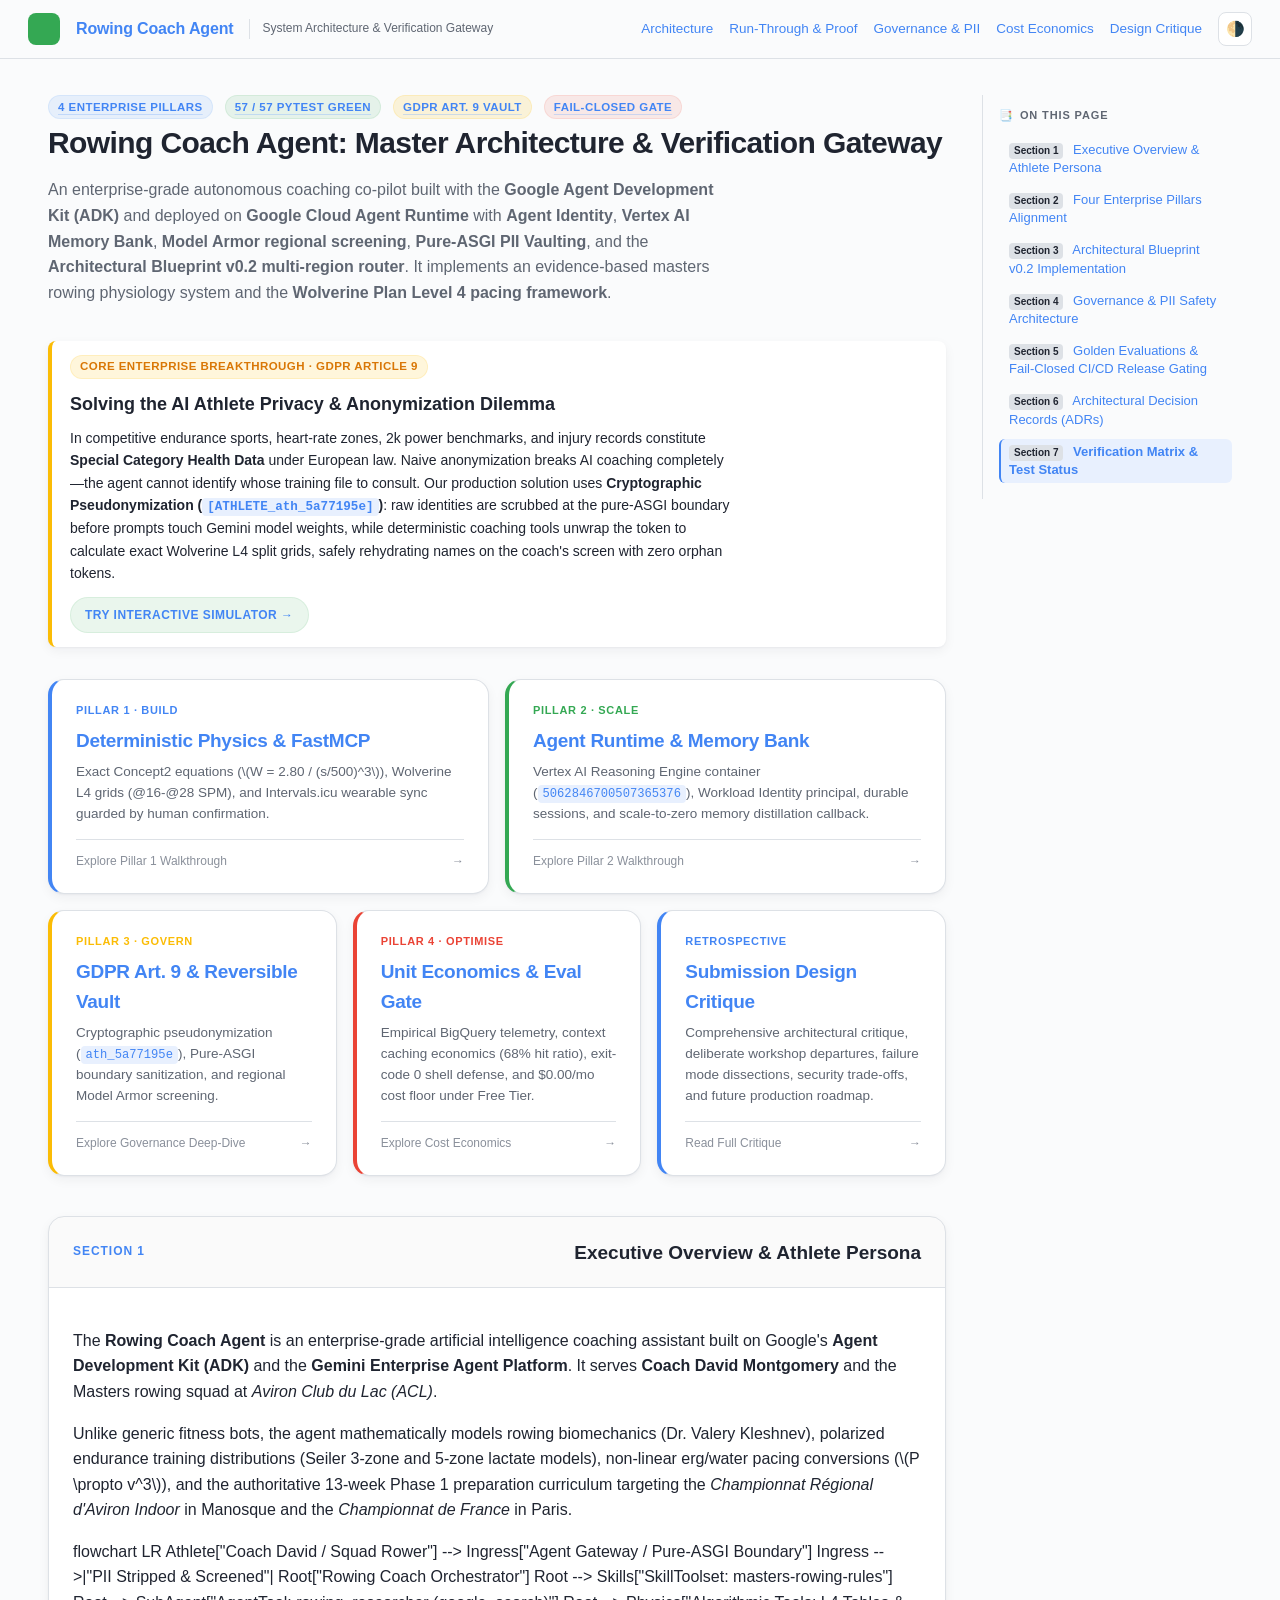
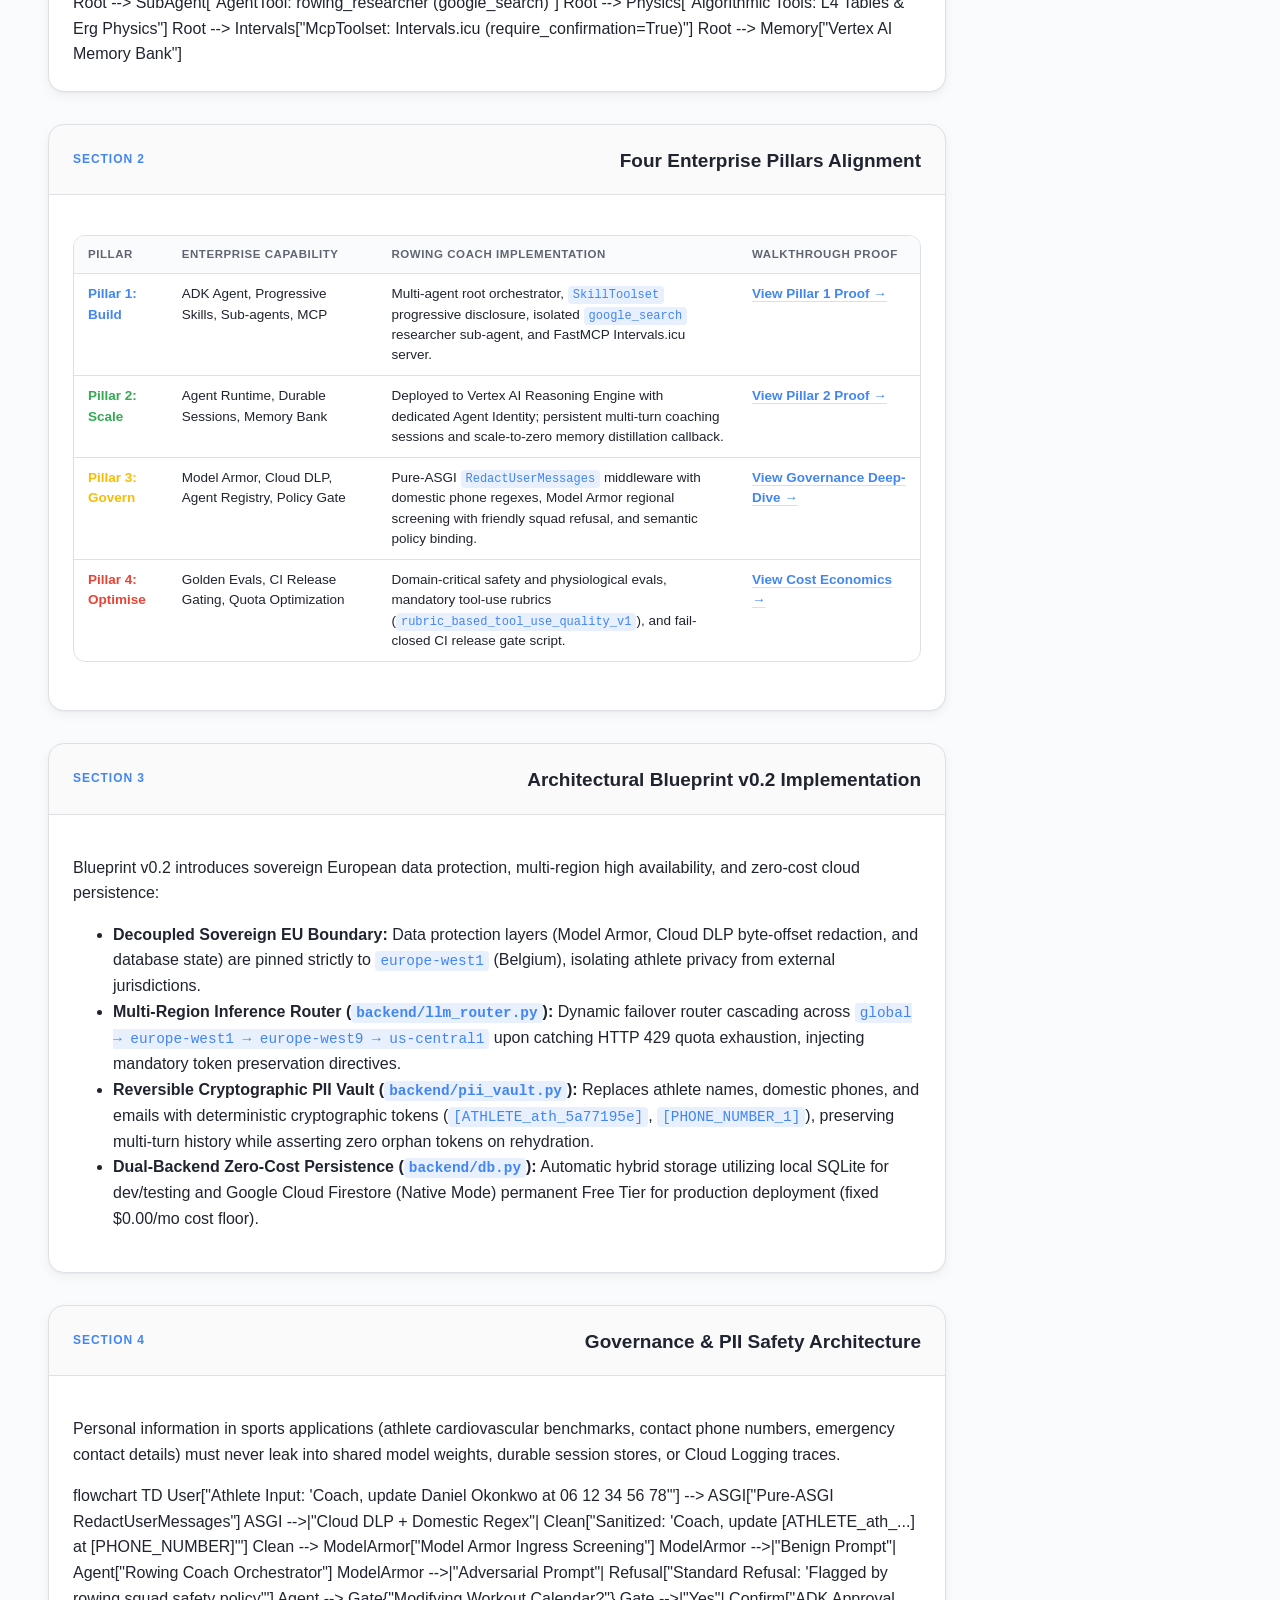
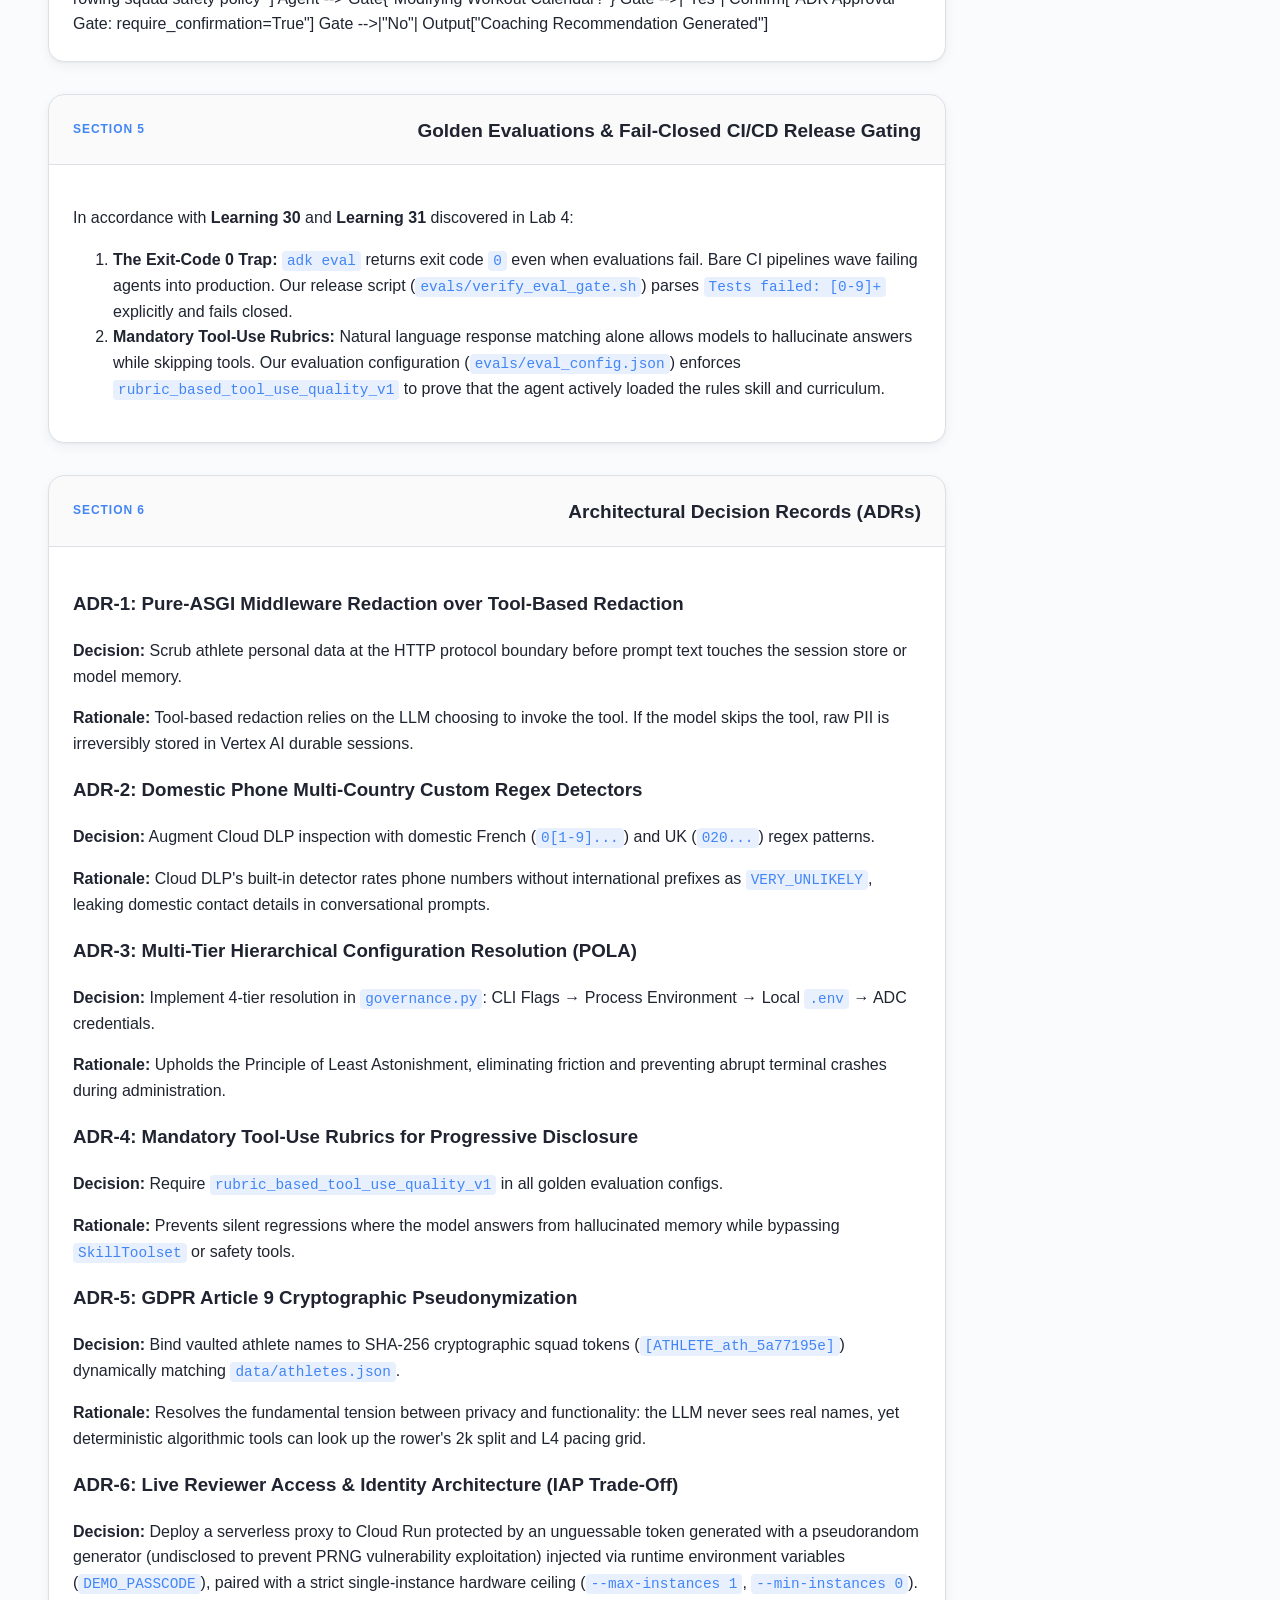
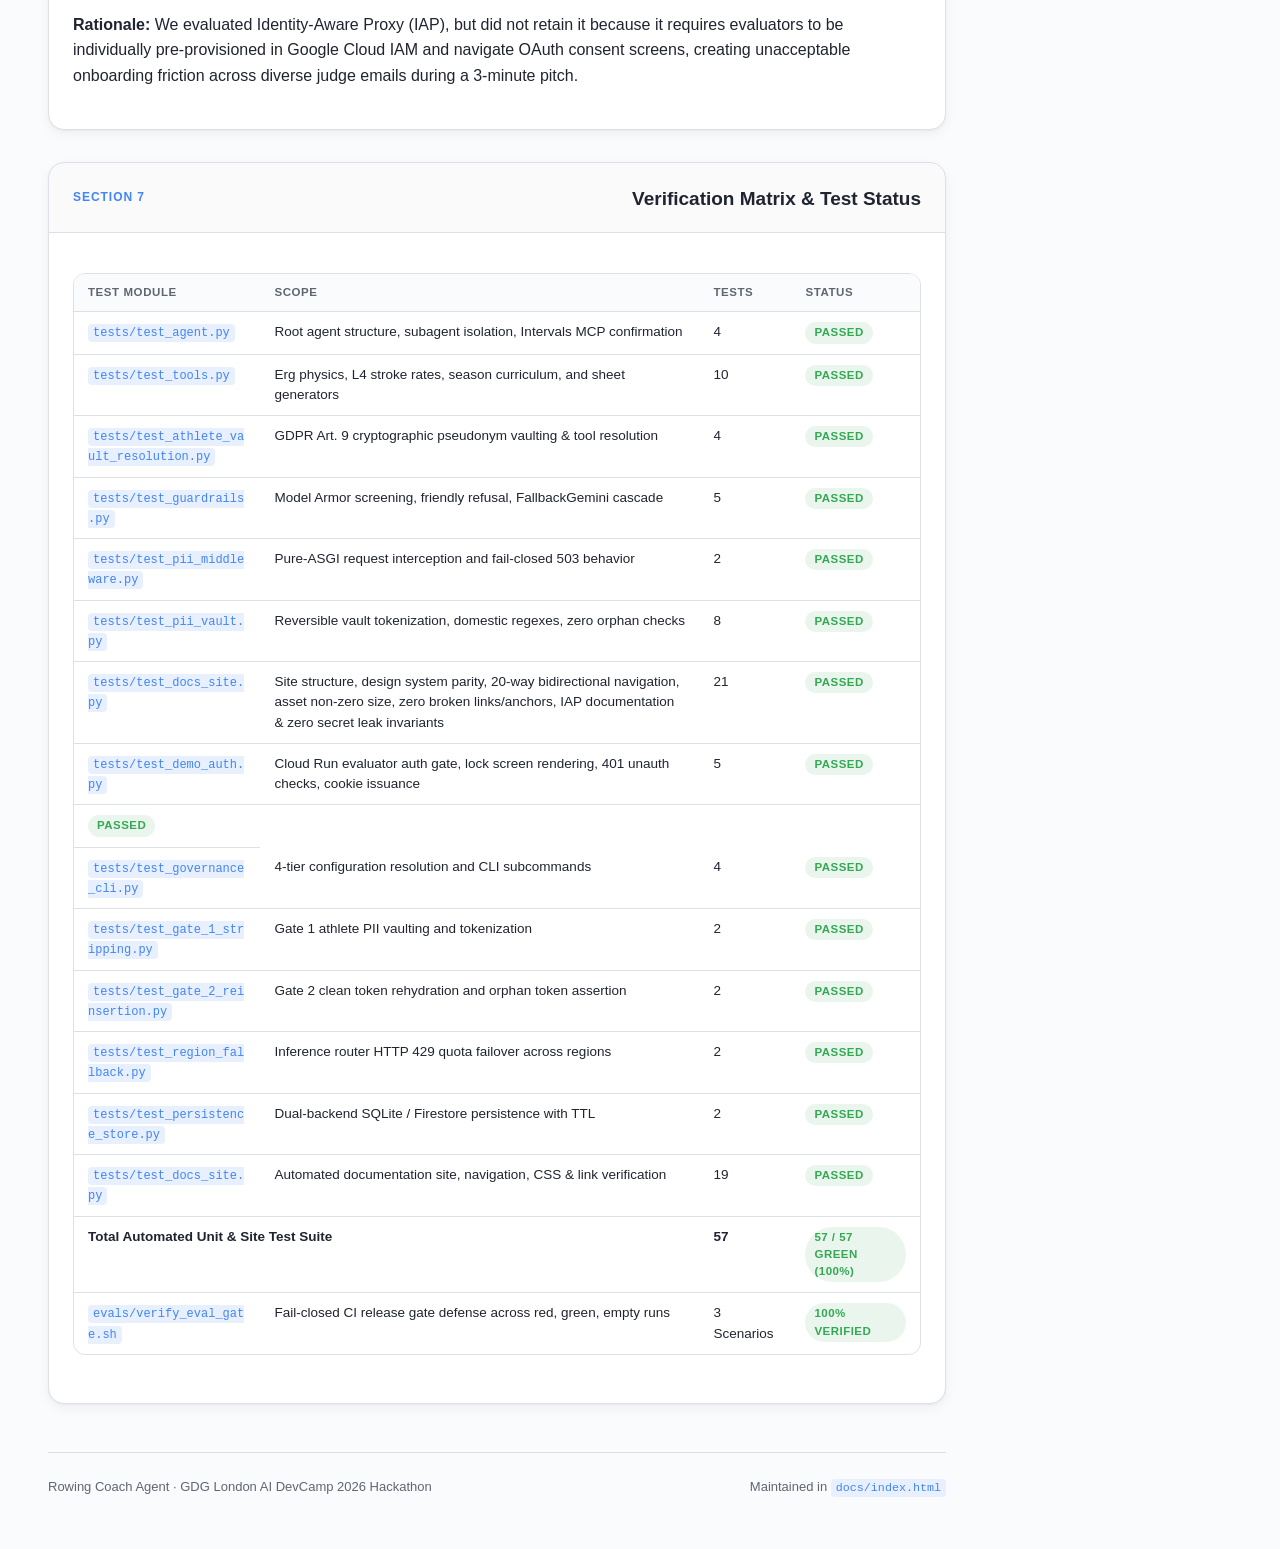
==== commit 73d3bacd: "docs(governance): document live reviewer entry point, IAP trade-off, and add Cloud Run auth test sui" ====
--- a/docs/index.html
+++ b/docs/index.html
@@ -289,6 +289,11 @@
           <p><strong>Decision:</strong> Bind vaulted athlete names to SHA-256 cryptographic squad tokens (<code>[ATHLETE_ath_5a77195e]</code>) dynamically matching <code>data/athletes.json</code>.</p>
           <p><strong>Rationale:</strong> Resolves the fundamental tension between privacy and functionality: the LLM never sees real names, yet deterministic algorithmic tools can look up the rower's 2k split and L4 pacing grid.</p>
         </div>
+        <div class="adr-block">
+          <h3>ADR-6: Live Reviewer Access &amp; Identity Architecture (IAP Trade-Off)</h3>
+          <p><strong>Decision:</strong> Deploy a serverless proxy to Cloud Run protected by an unguessable token generated with a pseudorandom generator (undisclosed to prevent PRNG vulnerability exploitation) injected via runtime environment variables (<code>DEMO_PASSCODE</code>), paired with a strict single-instance hardware ceiling (<code>--max-instances 1</code>, <code>--min-instances 0</code>).</p>
+          <p><strong>Rationale:</strong> We evaluated Identity-Aware Proxy (IAP), but did not retain it because it requires evaluators to be individually pre-provisioned in Google Cloud IAM and navigate OAuth consent screens, creating unacceptable onboarding friction across diverse judge emails during a 3-minute pitch.</p>
+        </div>
       </div>
     </article>
 
@@ -338,6 +343,26 @@
                 <td><code>tests/test_pii_middleware.py</code></td>
                 <td>Pure-ASGI request interception and fail-closed 503 behavior</td>
                 <td>2</td>
+                <td><span class="badge" style="background: var(--scale-soft); color: var(--scale);">PASSED</span></td>
+              </tr>
+              <tr>
+                <td><code>tests/test_pii_vault.py</code></td>
+                <td>Reversible vault tokenization, domestic regexes, zero orphan checks</td>
+                <td>8</td>
+                <td><span class="badge" style="background: var(--scale-soft); color: var(--scale);">PASSED</span></td>
+              </tr>
+              <tr>
+                <td><code>tests/test_docs_site.py</code></td>
+                <td>Site structure, design system parity, 20-way bidirectional navigation, asset non-zero size, zero broken links/anchors, IAP documentation &amp; zero secret leak invariants</td>
+                <td>21</td>
+                <td><span class="badge" style="background: var(--scale-soft); color: var(--scale);">PASSED</span></td>
+              </tr>
+              <tr>
+                <td><code>tests/test_demo_auth.py</code></td>
+                <td>Cloud Run evaluator auth gate, lock screen rendering, 401 unauth checks, cookie issuance</td>
+                <td>5</td>
+                <td><span class="badge" style="background: var(--scale-soft); color: var(--scale);">PASSED</span></td>
+              </tr>
                 <td><span class="badge" style="background: var(--scale-soft); color: var(--scale);">PASSED</span></td>
               </tr>
               <tr>
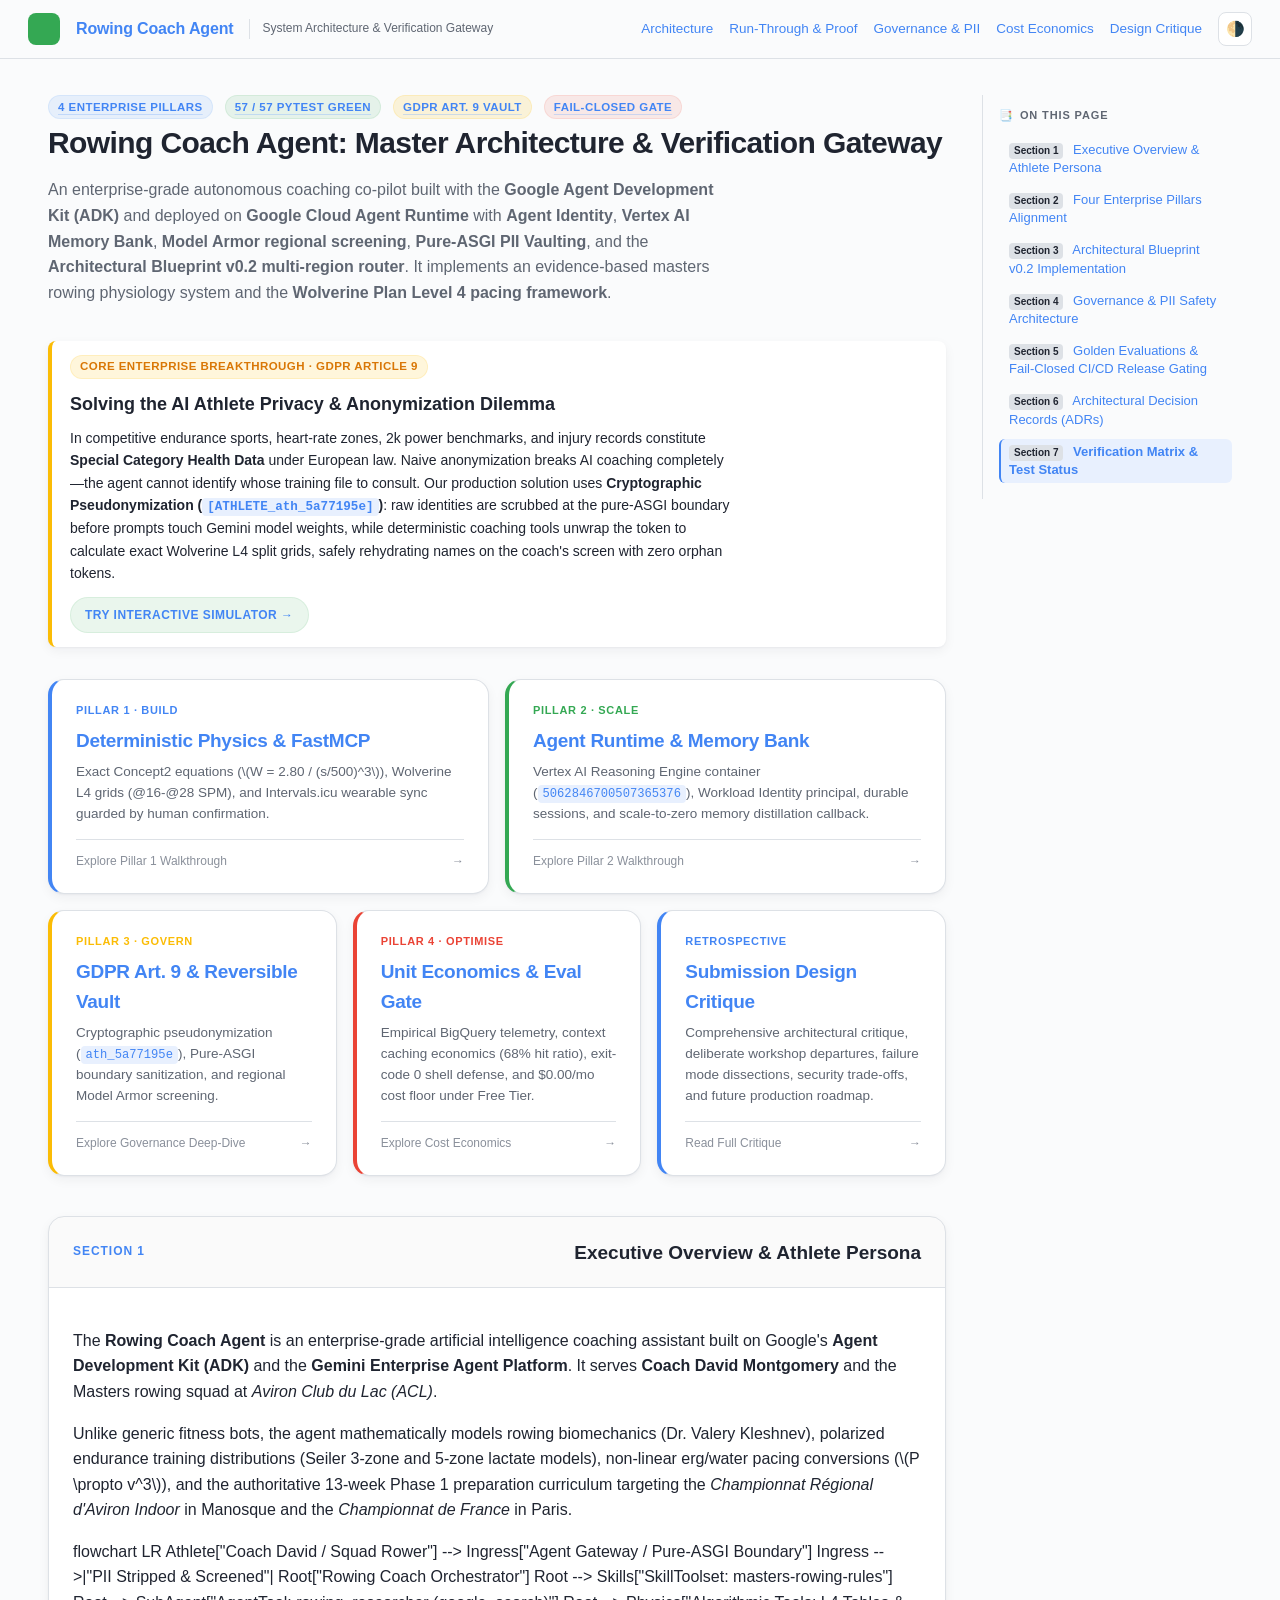
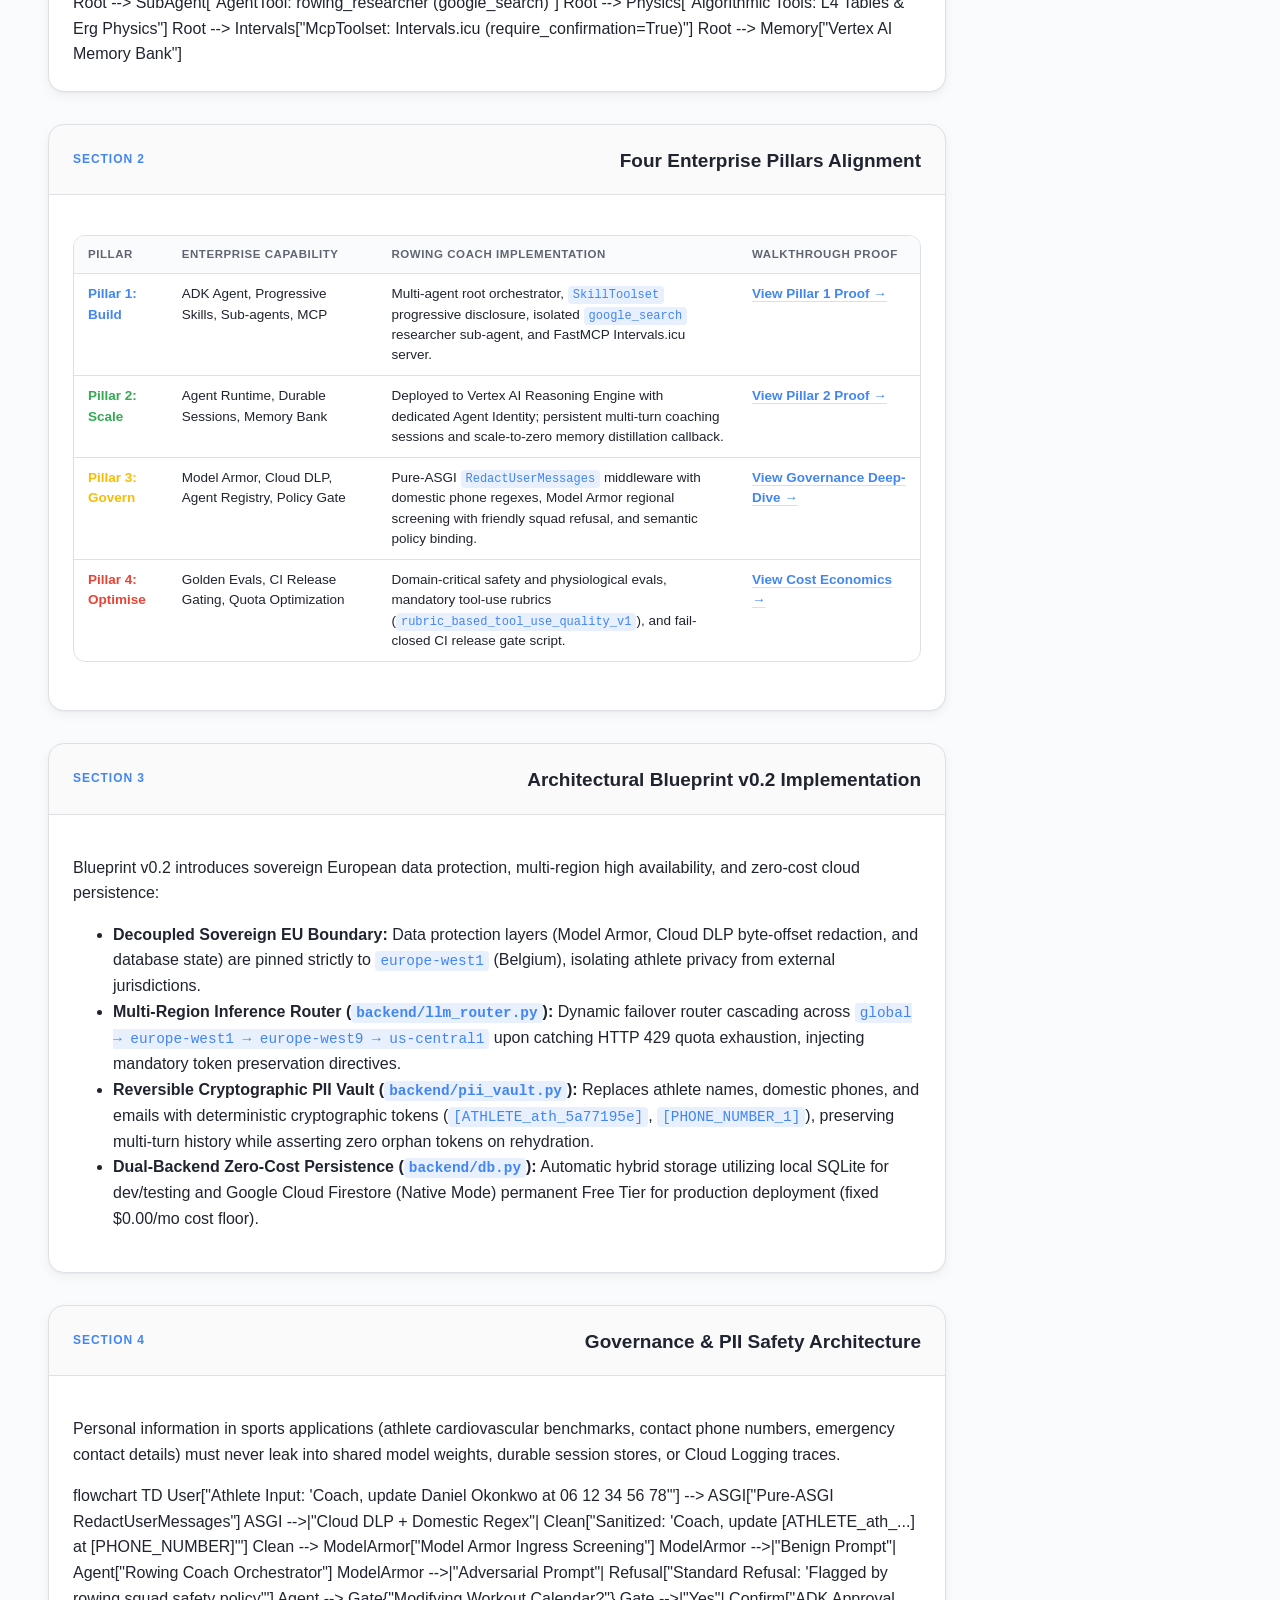
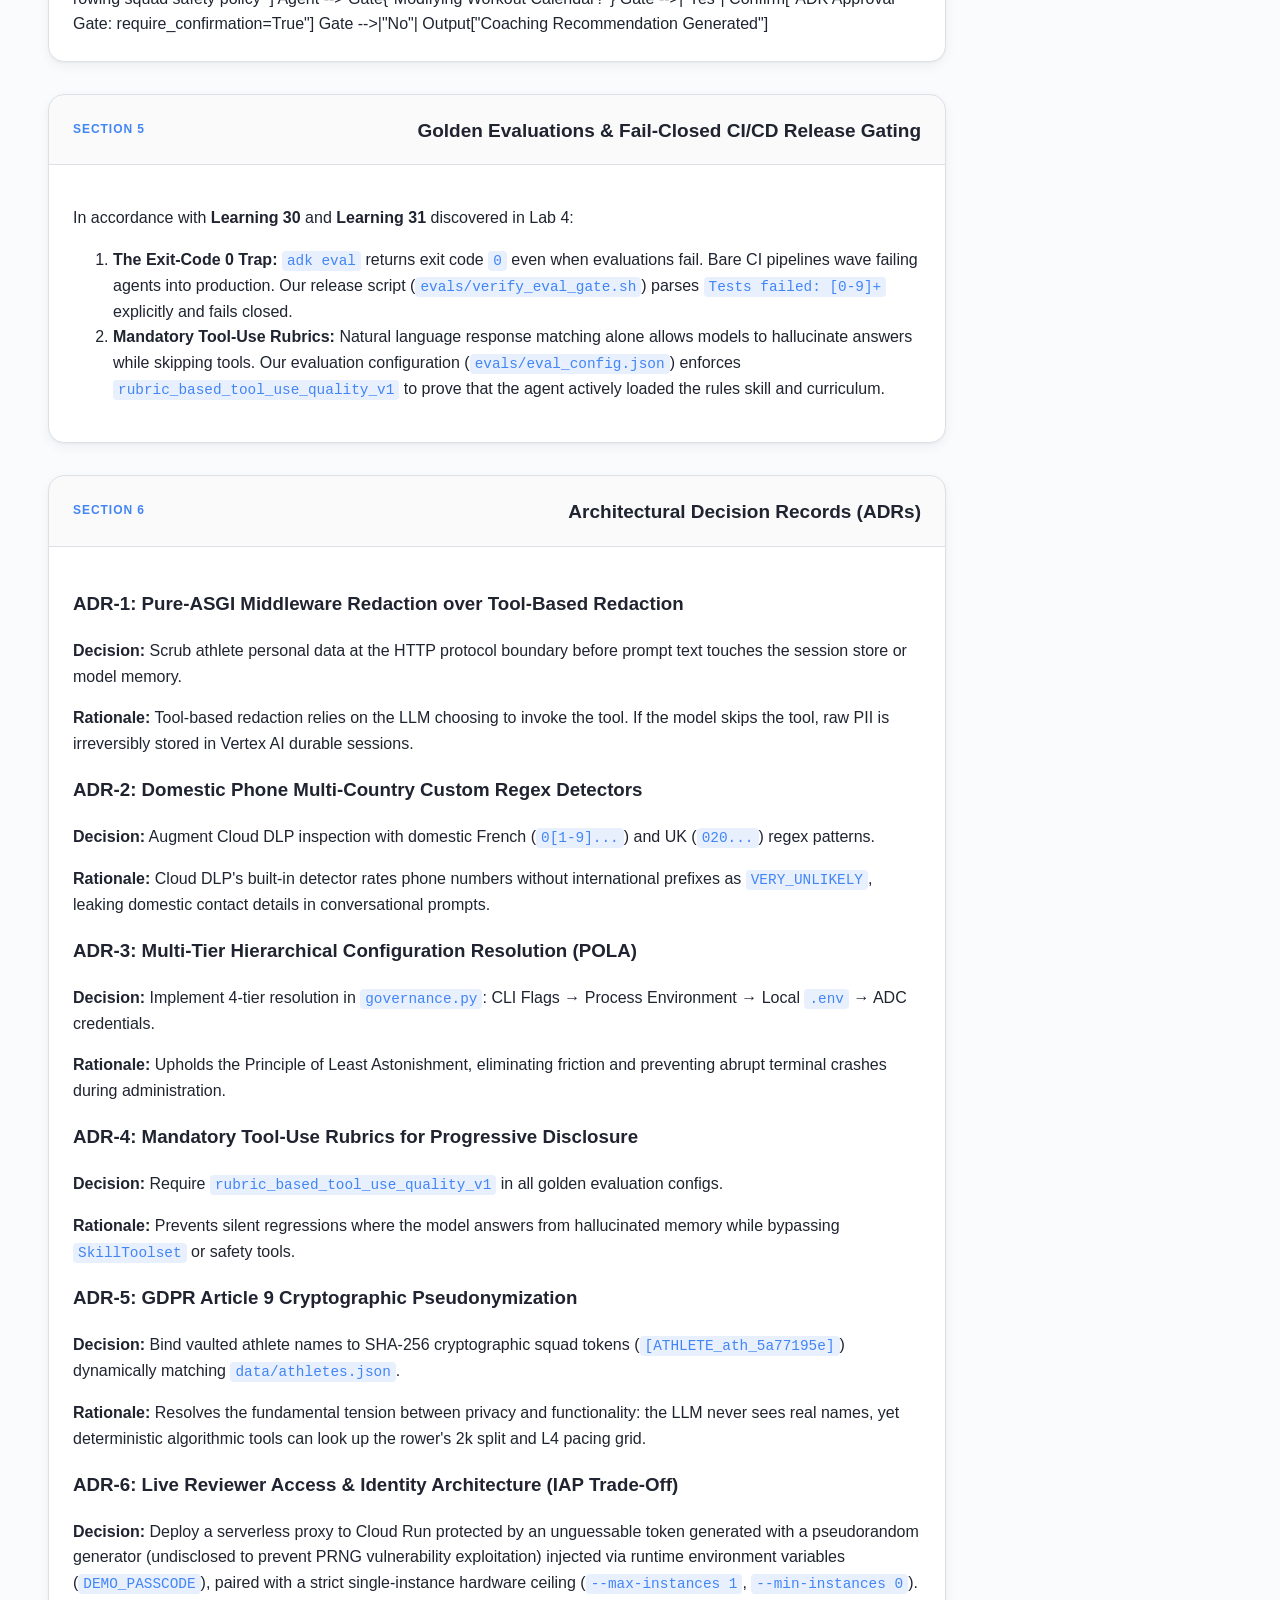
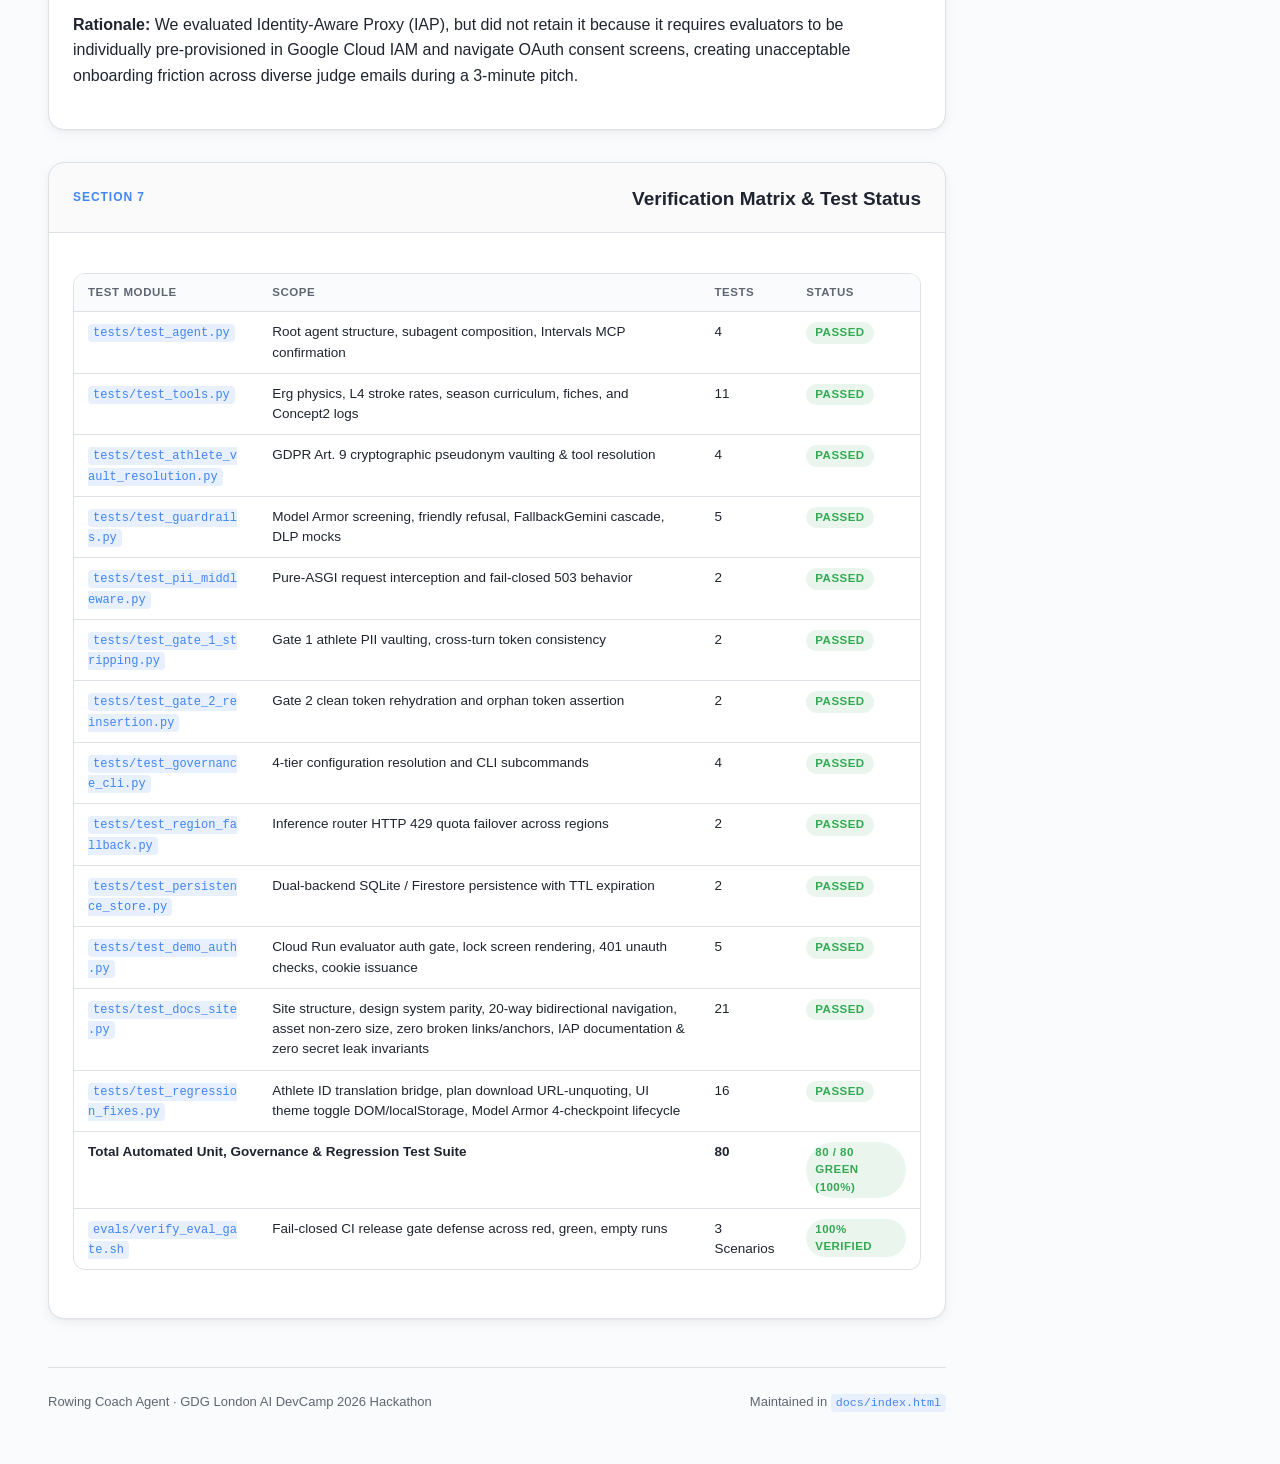
==== commit 298ec18f: "feat(testing): add 16 regression tests (80 total passing), document 4-checkpoint Model Armor, and ad" ====
--- a/docs/index.html
+++ b/docs/index.html
@@ -317,14 +317,14 @@
             <tbody>
               <tr>
                 <td><code>tests/test_agent.py</code></td>
-                <td>Root agent structure, subagent isolation, Intervals MCP confirmation</td>
+                <td>Root agent structure, subagent composition, Intervals MCP confirmation</td>
                 <td>4</td>
                 <td><span class="badge" style="background: var(--scale-soft); color: var(--scale);">PASSED</span></td>
               </tr>
               <tr>
                 <td><code>tests/test_tools.py</code></td>
-                <td>Erg physics, L4 stroke rates, season curriculum, and sheet generators</td>
-                <td>10</td>
+                <td>Erg physics, L4 stroke rates, season curriculum, fiches, and Concept2 logs</td>
+                <td>11</td>
                 <td><span class="badge" style="background: var(--scale-soft); color: var(--scale);">PASSED</span></td>
               </tr>
               <tr>
@@ -335,7 +335,7 @@
               </tr>
               <tr>
                 <td><code>tests/test_guardrails.py</code></td>
-                <td>Model Armor screening, friendly refusal, FallbackGemini cascade</td>
+                <td>Model Armor screening, friendly refusal, FallbackGemini cascade, DLP mocks</td>
                 <td>5</td>
                 <td><span class="badge" style="background: var(--scale-soft); color: var(--scale);">PASSED</span></td>
               </tr>
@@ -346,9 +346,39 @@
                 <td><span class="badge" style="background: var(--scale-soft); color: var(--scale);">PASSED</span></td>
               </tr>
               <tr>
-                <td><code>tests/test_pii_vault.py</code></td>
-                <td>Reversible vault tokenization, domestic regexes, zero orphan checks</td>
-                <td>8</td>
+                <td><code>tests/test_gate_1_stripping.py</code></td>
+                <td>Gate 1 athlete PII vaulting, cross-turn token consistency</td>
+                <td>2</td>
+                <td><span class="badge" style="background: var(--scale-soft); color: var(--scale);">PASSED</span></td>
+              </tr>
+              <tr>
+                <td><code>tests/test_gate_2_reinsertion.py</code></td>
+                <td>Gate 2 clean token rehydration and orphan token assertion</td>
+                <td>2</td>
+                <td><span class="badge" style="background: var(--scale-soft); color: var(--scale);">PASSED</span></td>
+              </tr>
+              <tr>
+                <td><code>tests/test_governance_cli.py</code></td>
+                <td>4-tier configuration resolution and CLI subcommands</td>
+                <td>4</td>
+                <td><span class="badge" style="background: var(--scale-soft); color: var(--scale);">PASSED</span></td>
+              </tr>
+              <tr>
+                <td><code>tests/test_region_fallback.py</code></td>
+                <td>Inference router HTTP 429 quota failover across regions</td>
+                <td>2</td>
+                <td><span class="badge" style="background: var(--scale-soft); color: var(--scale);">PASSED</span></td>
+              </tr>
+              <tr>
+                <td><code>tests/test_persistence_store.py</code></td>
+                <td>Dual-backend SQLite / Firestore persistence with TTL expiration</td>
+                <td>2</td>
+                <td><span class="badge" style="background: var(--scale-soft); color: var(--scale);">PASSED</span></td>
+              </tr>
+              <tr>
+                <td><code>tests/test_demo_auth.py</code></td>
+                <td>Cloud Run evaluator auth gate, lock screen rendering, 401 unauth checks, cookie issuance</td>
+                <td>5</td>
                 <td><span class="badge" style="background: var(--scale-soft); color: var(--scale);">PASSED</span></td>
               </tr>
               <tr>
@@ -358,53 +388,15 @@
                 <td><span class="badge" style="background: var(--scale-soft); color: var(--scale);">PASSED</span></td>
               </tr>
               <tr>
-                <td><code>tests/test_demo_auth.py</code></td>
-                <td>Cloud Run evaluator auth gate, lock screen rendering, 401 unauth checks, cookie issuance</td>
-                <td>5</td>
-                <td><span class="badge" style="background: var(--scale-soft); color: var(--scale);">PASSED</span></td>
-              </tr>
-                <td><span class="badge" style="background: var(--scale-soft); color: var(--scale);">PASSED</span></td>
-              </tr>
-              <tr>
-                <td><code>tests/test_governance_cli.py</code></td>
-                <td>4-tier configuration resolution and CLI subcommands</td>
-                <td>4</td>
-                <td><span class="badge" style="background: var(--scale-soft); color: var(--scale);">PASSED</span></td>
-              </tr>
-              <tr>
-                <td><code>tests/test_gate_1_stripping.py</code></td>
-                <td>Gate 1 athlete PII vaulting and tokenization</td>
-                <td>2</td>
-                <td><span class="badge" style="background: var(--scale-soft); color: var(--scale);">PASSED</span></td>
-              </tr>
-              <tr>
-                <td><code>tests/test_gate_2_reinsertion.py</code></td>
-                <td>Gate 2 clean token rehydration and orphan token assertion</td>
-                <td>2</td>
-                <td><span class="badge" style="background: var(--scale-soft); color: var(--scale);">PASSED</span></td>
-              </tr>
-              <tr>
-                <td><code>tests/test_region_fallback.py</code></td>
-                <td>Inference router HTTP 429 quota failover across regions</td>
-                <td>2</td>
-                <td><span class="badge" style="background: var(--scale-soft); color: var(--scale);">PASSED</span></td>
-              </tr>
-              <tr>
-                <td><code>tests/test_persistence_store.py</code></td>
-                <td>Dual-backend SQLite / Firestore persistence with TTL</td>
-                <td>2</td>
-                <td><span class="badge" style="background: var(--scale-soft); color: var(--scale);">PASSED</span></td>
-              </tr>
-              <tr>
-                <td><code>tests/test_docs_site.py</code></td>
-                <td>Automated documentation site, navigation, CSS &amp; link verification</td>
-                <td>19</td>
+                <td><code>tests/test_regression_fixes.py</code></td>
+                <td>Athlete ID translation bridge, plan download URL-unquoting, UI theme toggle DOM/localStorage, Model Armor 4-checkpoint lifecycle</td>
+                <td>16</td>
                 <td><span class="badge" style="background: var(--scale-soft); color: var(--scale);">PASSED</span></td>
               </tr>
               <tr style="font-weight: 700; background: var(--panel);">
-                <td colspan="2">Total Automated Unit &amp; Site Test Suite</td>
-                <td>57</td>
-                <td><span class="badge" style="background: var(--scale-soft); color: var(--scale);">57 / 57 GREEN (100%)</span></td>
+                <td colspan="2">Total Automated Unit, Governance &amp; Regression Test Suite</td>
+                <td>80</td>
+                <td><span class="badge" style="background: var(--scale-soft); color: var(--scale);">80 / 80 GREEN (100%)</span></td>
               </tr>
               <tr>
                 <td><code>evals/verify_eval_gate.sh</code></td>
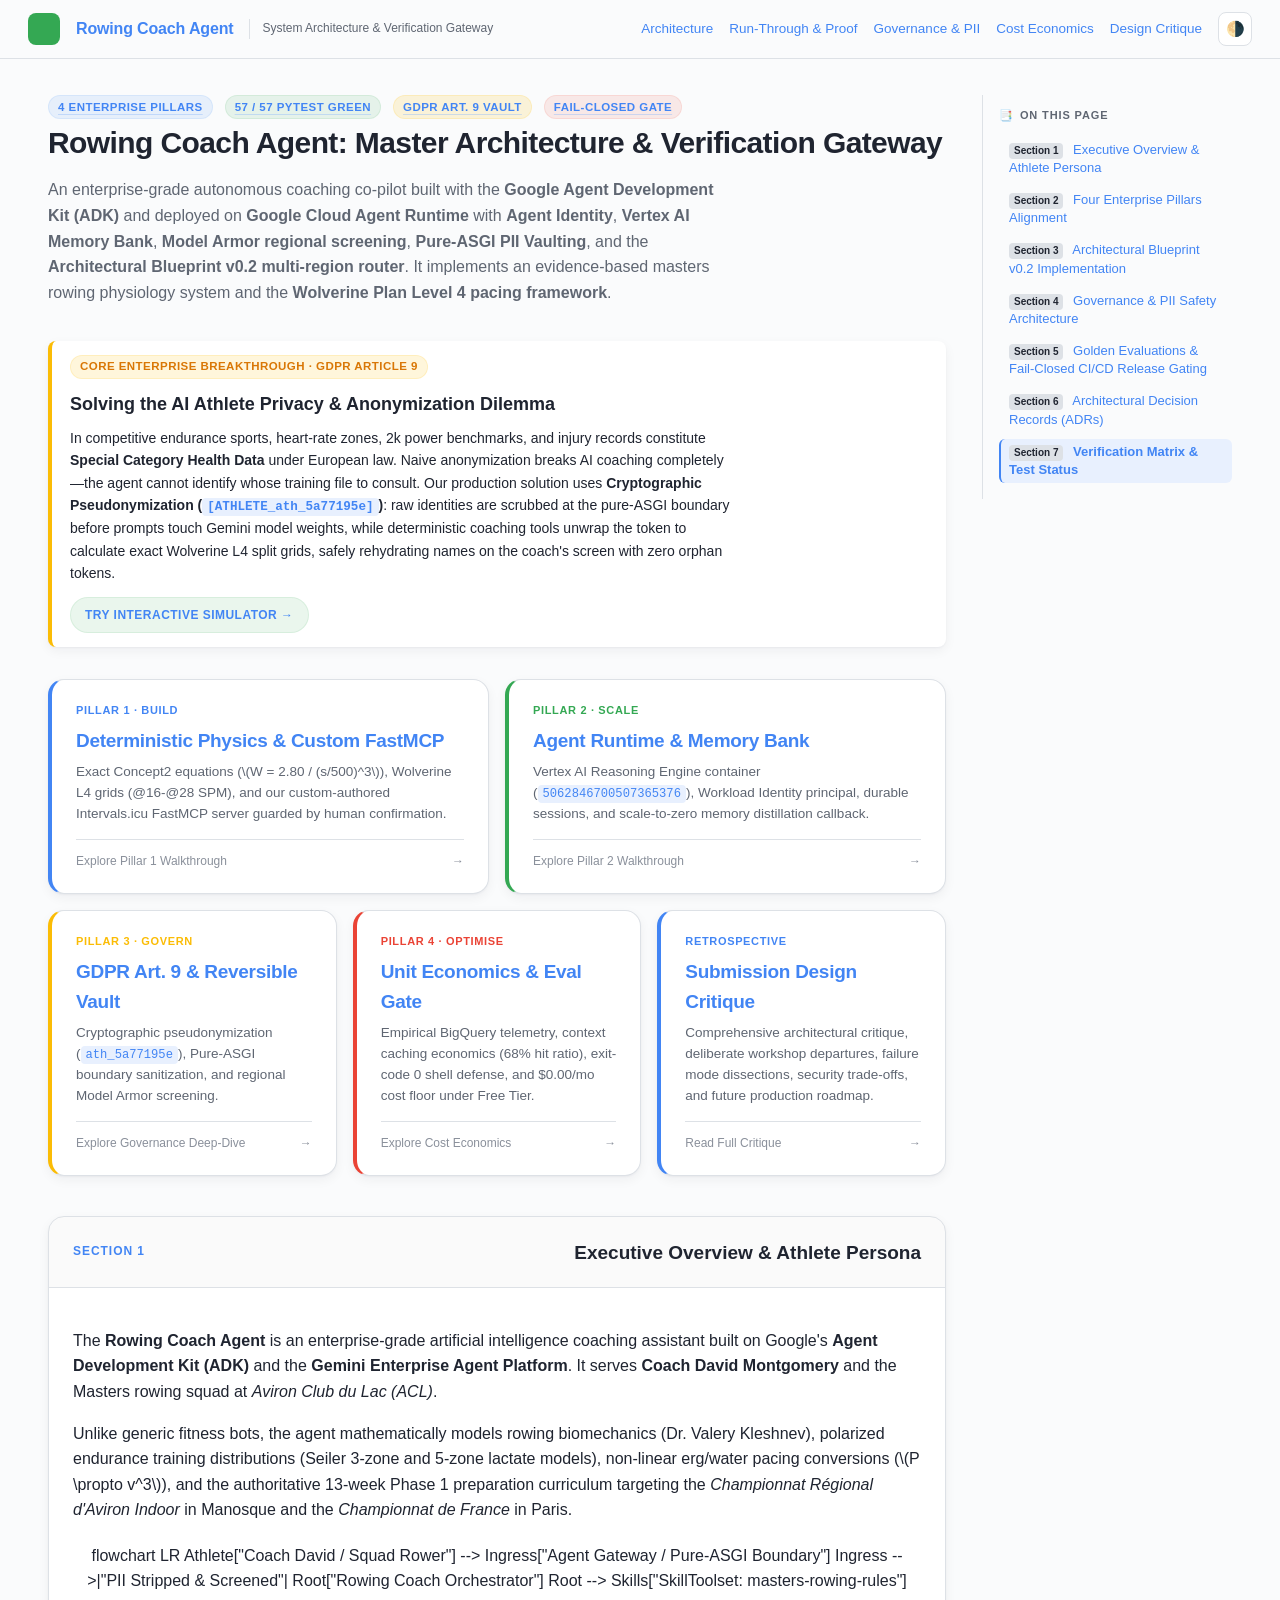
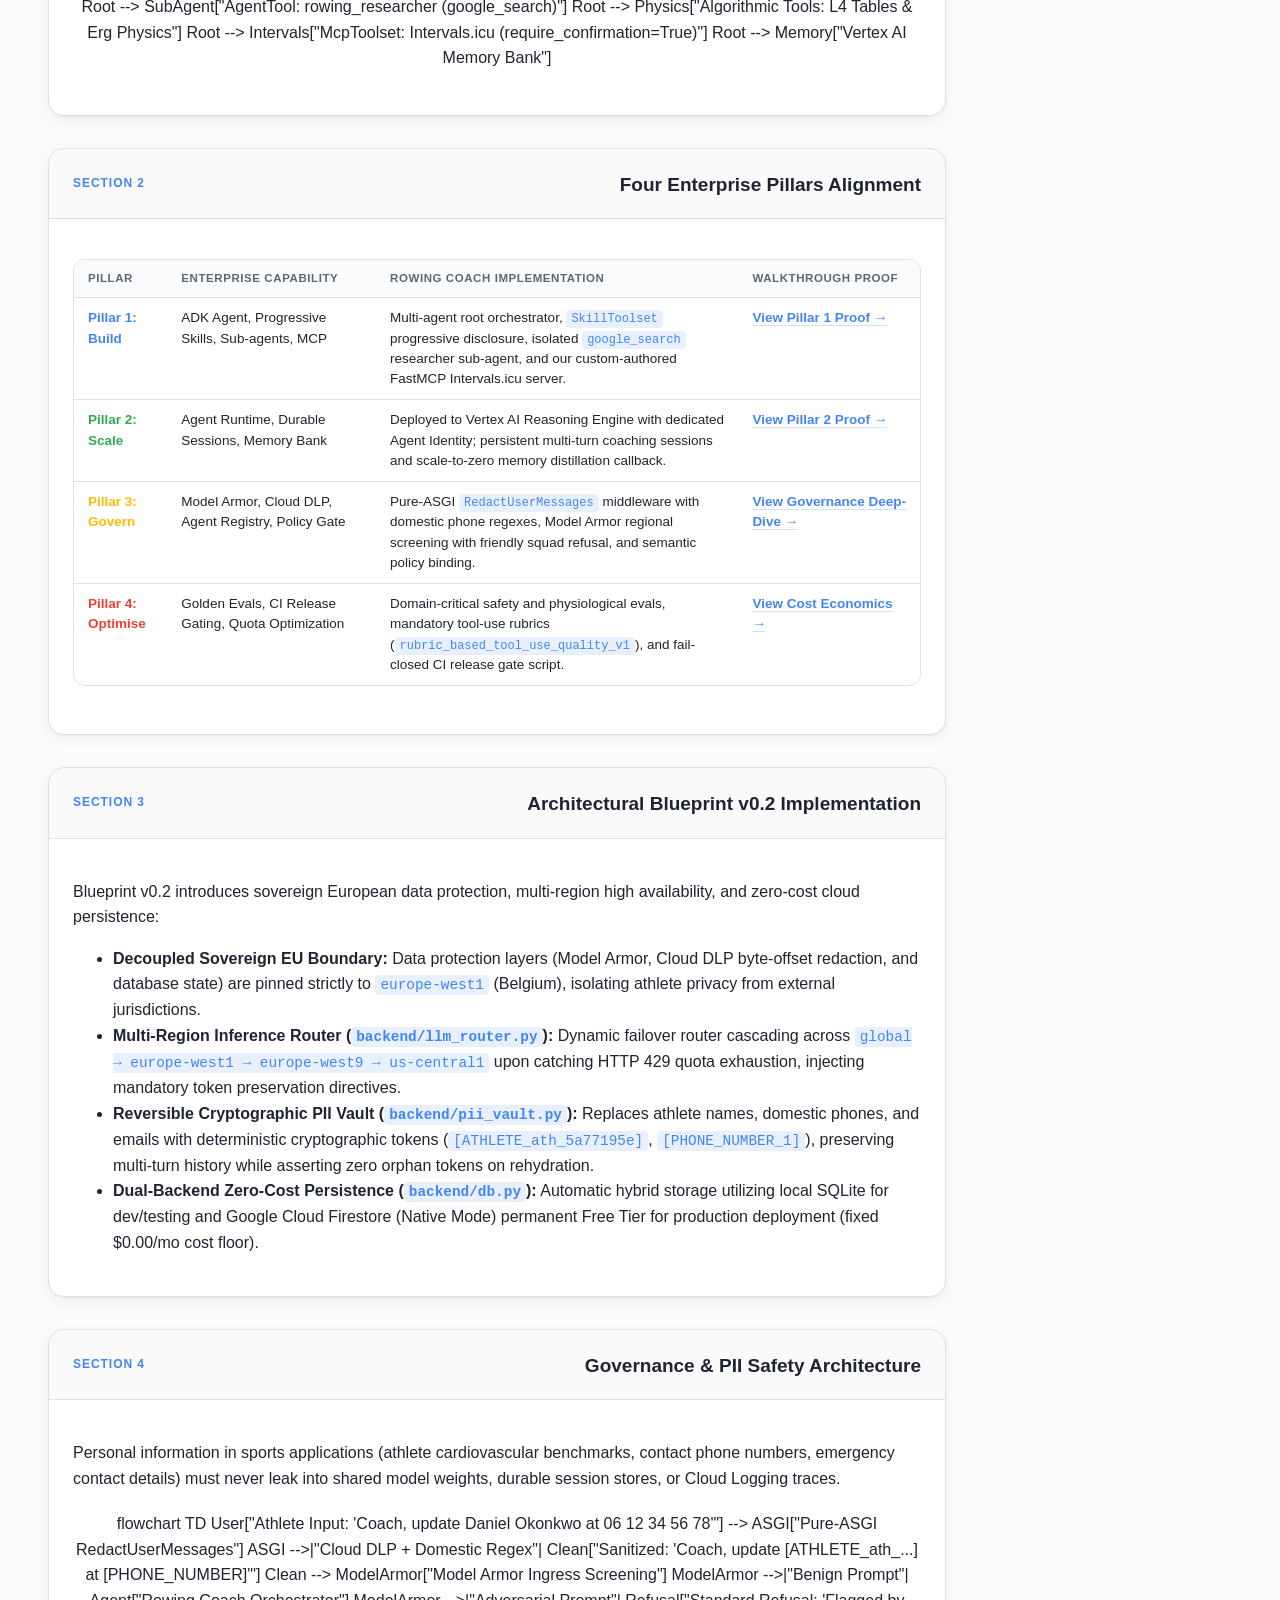
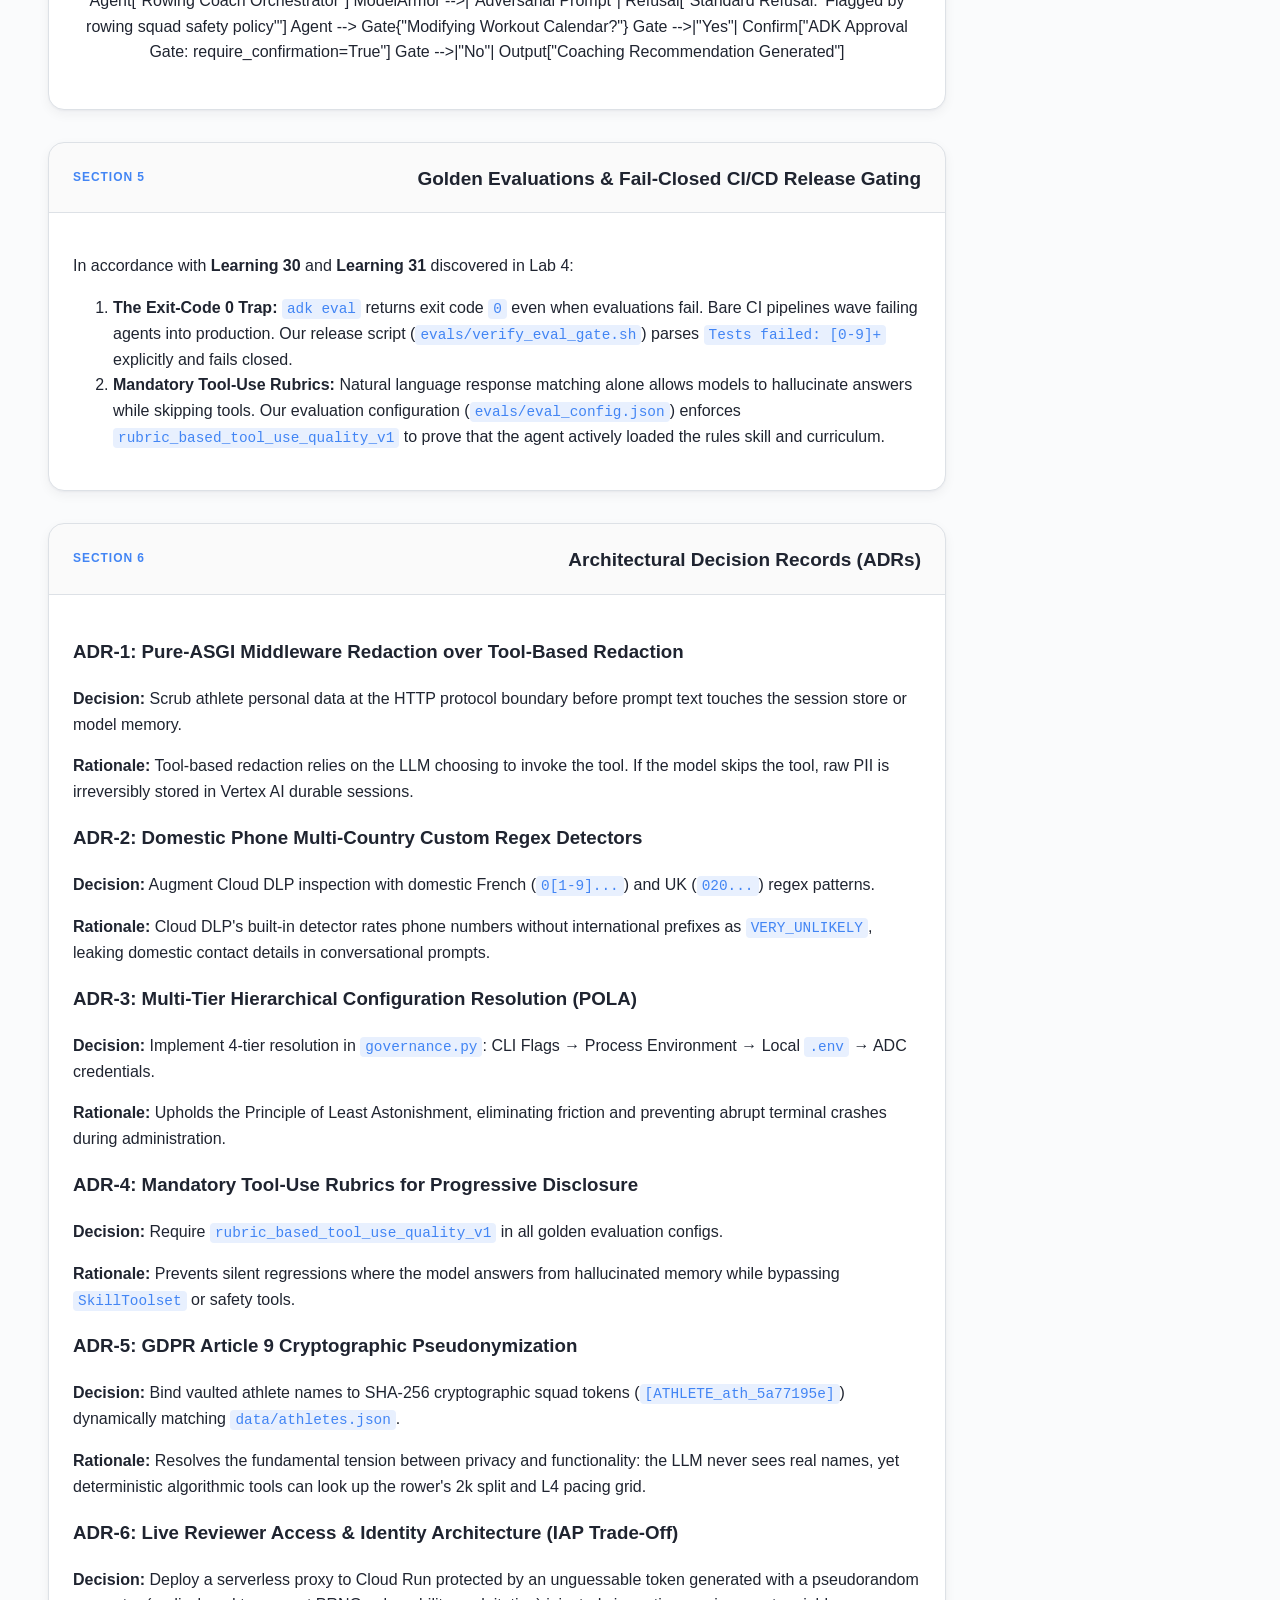
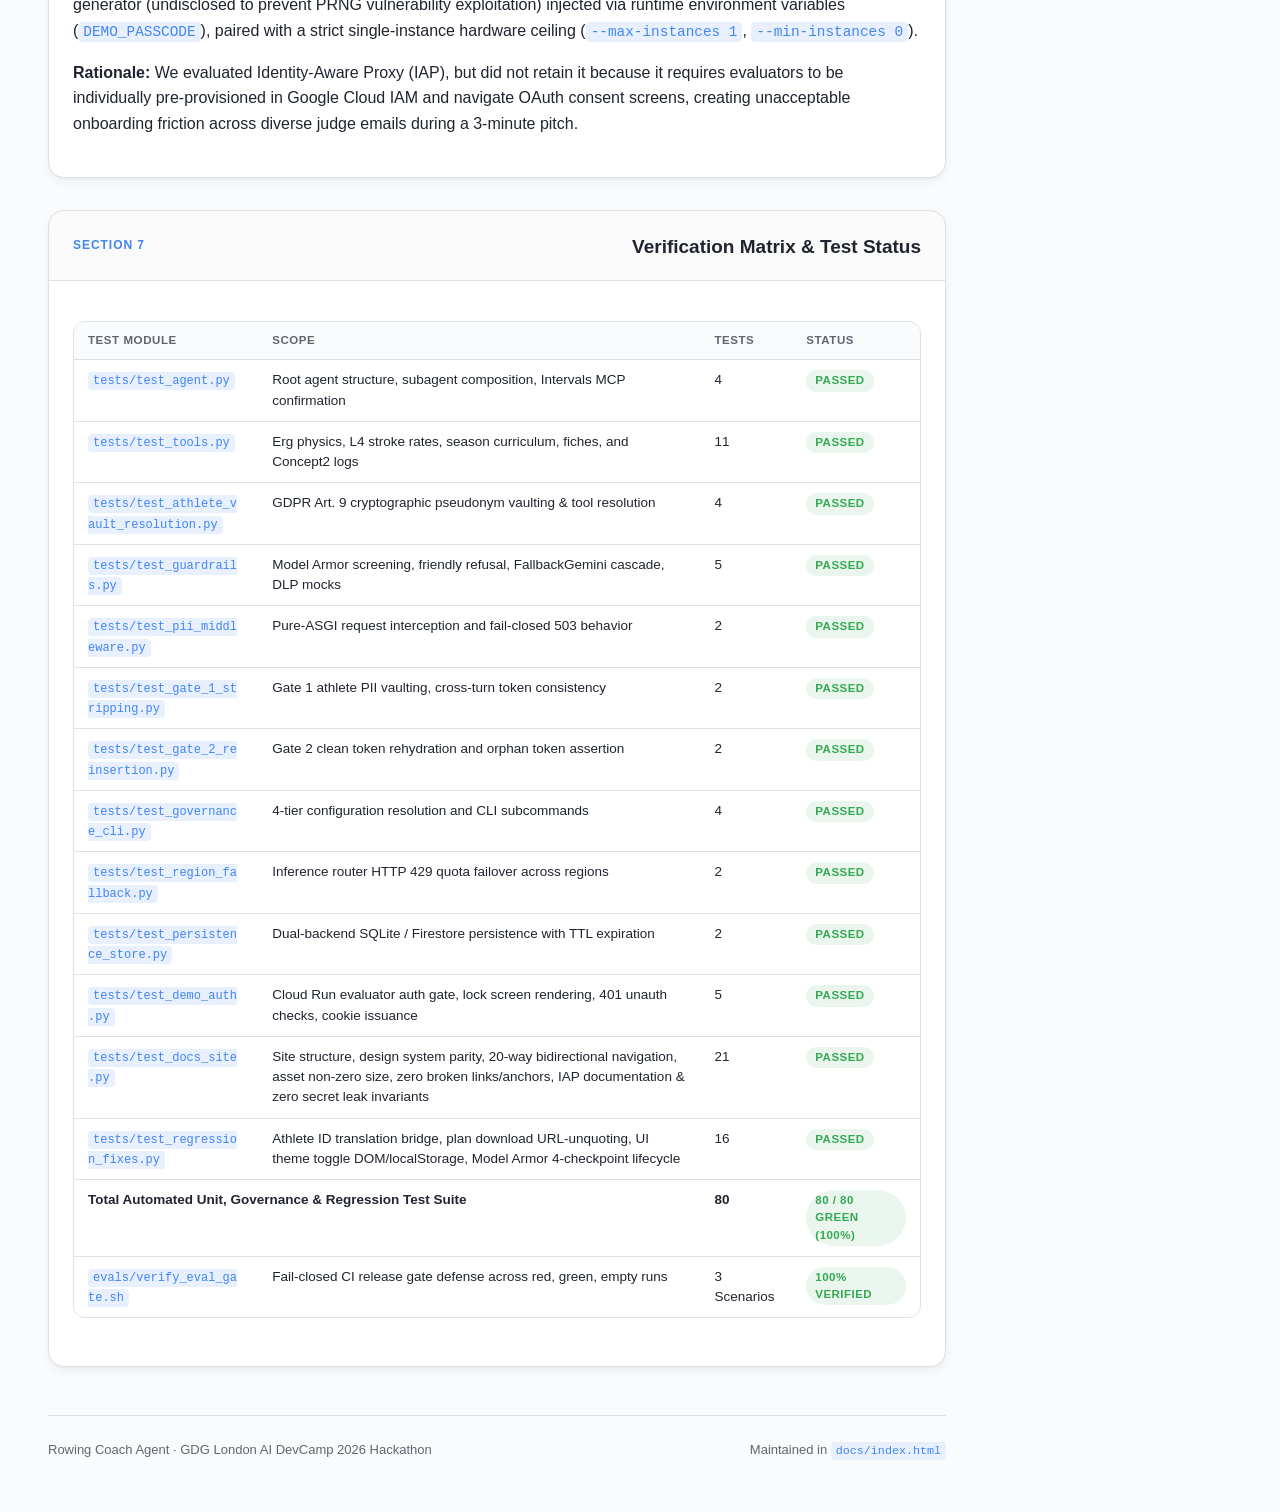
==== commit 2db4d6da: "docs: explicitly highlight custom-authored Intervals.icu FastMCP server; privacy: enforce token-only" ====
--- a/docs/index.html
+++ b/docs/index.html
@@ -70,8 +70,8 @@
     <section class="bento" id="portal-directory">
       <a href="walkthrough.html#pillar-1" class="tile pillar-build span-6">
         <div class="kicker">Pillar 1 · Build</div>
-        <div class="title">Deterministic Physics &amp; FastMCP</div>
-        <div class="desc">Exact Concept2 equations (\(W = 2.80 / (s/500)^3\)), Wolverine L4 grids (@16-@28 SPM), and Intervals.icu wearable sync guarded by human confirmation.</div>
+        <div class="title">Deterministic Physics &amp; Custom FastMCP</div>
+        <div class="desc">Exact Concept2 equations (\(W = 2.80 / (s/500)^3\)), Wolverine L4 grids (@16-@28 SPM), and our custom-authored Intervals.icu FastMCP server guarded by human confirmation.</div>
         <div class="meta">
           <span>Explore Pillar 1 Walkthrough</span>
           <span>&rarr;</span>
@@ -171,7 +171,7 @@
               <tr>
                 <td><strong style="color: var(--build);">Pillar 1: Build</strong></td>
                 <td>ADK Agent, Progressive Skills, Sub-agents, MCP</td>
-                <td>Multi-agent root orchestrator, <code>SkillToolset</code> progressive disclosure, isolated <code>google_search</code> researcher sub-agent, and FastMCP Intervals.icu server.</td>
+                <td>Multi-agent root orchestrator, <code>SkillToolset</code> progressive disclosure, isolated <code>google_search</code> researcher sub-agent, and our custom-authored FastMCP Intervals.icu server.</td>
                 <td><a href="walkthrough.html#pillar-1" style="font-weight: 600;">View Pillar 1 Proof &rarr;</a></td>
               </tr>
               <tr>
--- a/docs/style.css
+++ b/docs/style.css
@@ -331,6 +331,21 @@
   min-width: 0;
 }
 
+/* Responsive Mermaid Diagram Containers */
+.mermaid {
+  overflow-x: auto;
+  max-width: 100%;
+  text-align: center;
+  margin: 20px 0;
+  display: flex;
+  justify-content: center;
+}
+
+.mermaid svg {
+  max-width: 100% !important;
+  height: auto !important;
+}
+
 .step-header {
   padding: 18px 24px;
   background: rgba(0,0,0,0.02);
